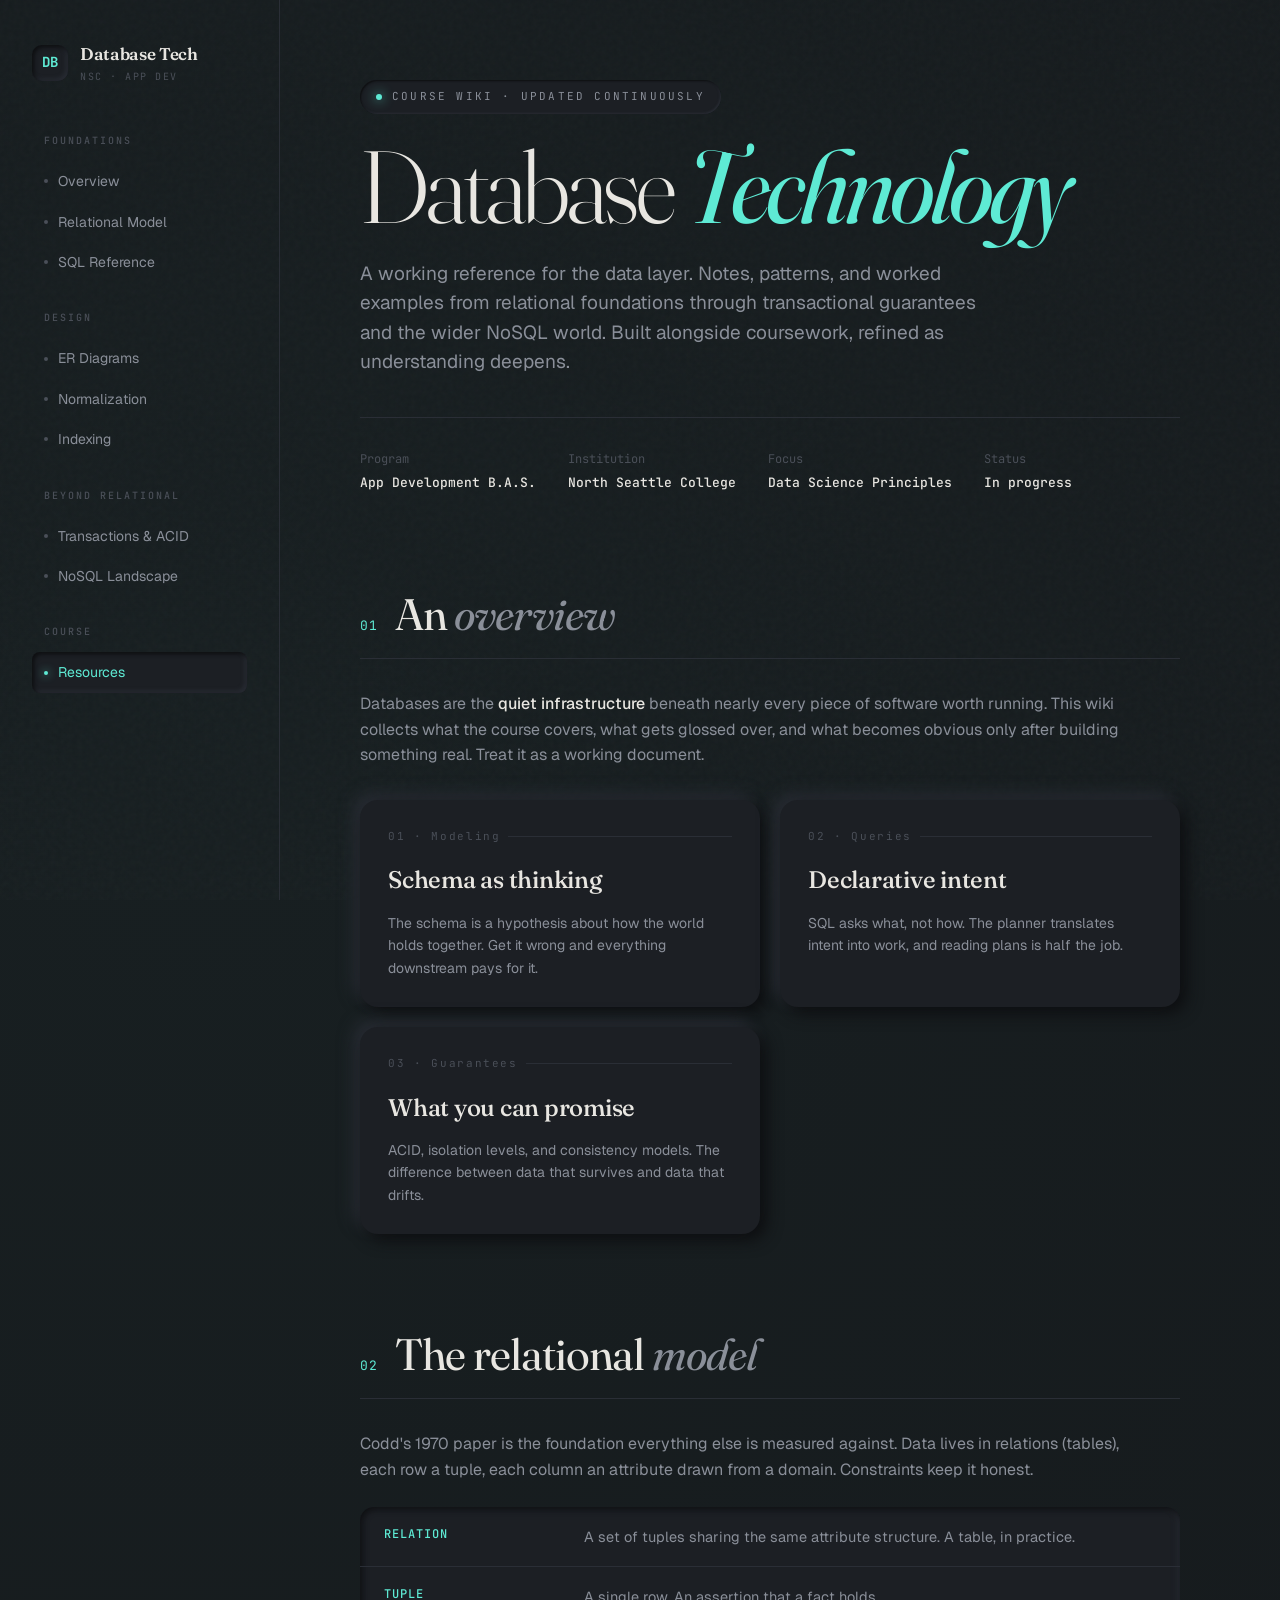
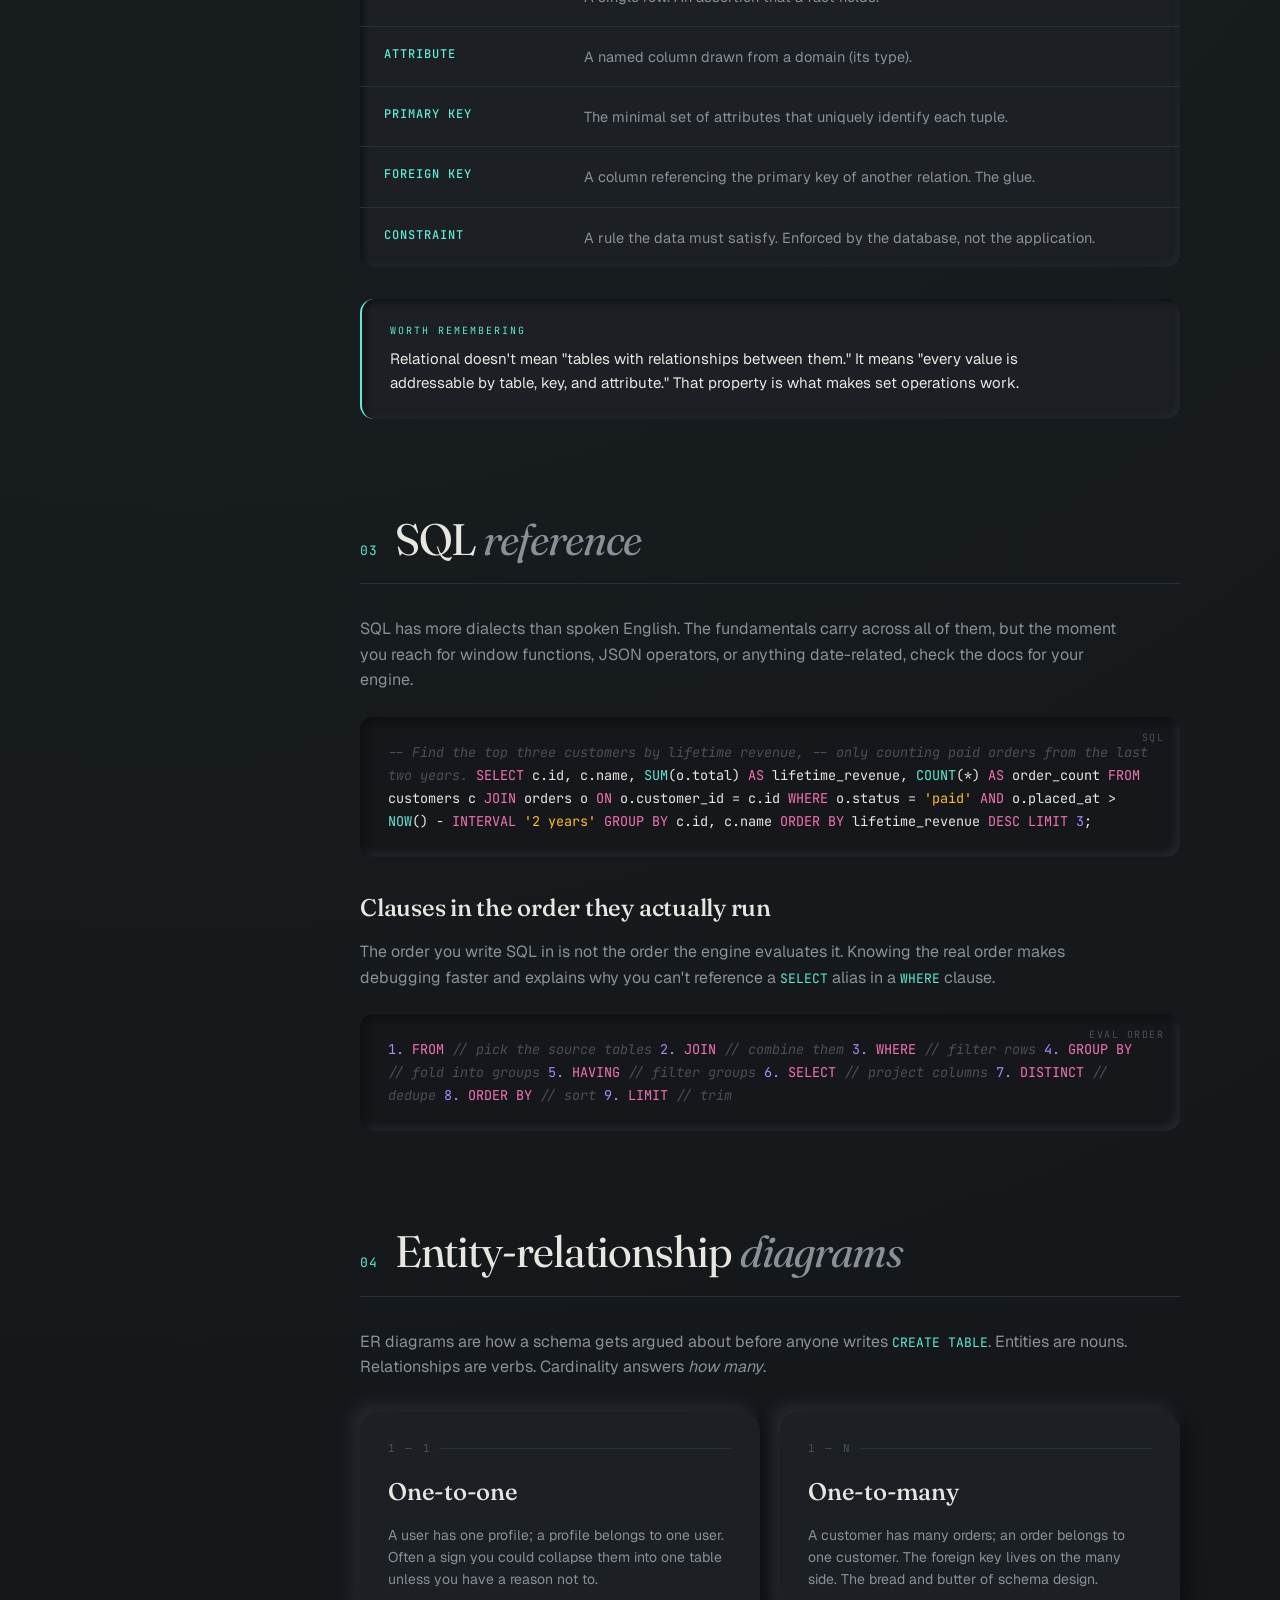
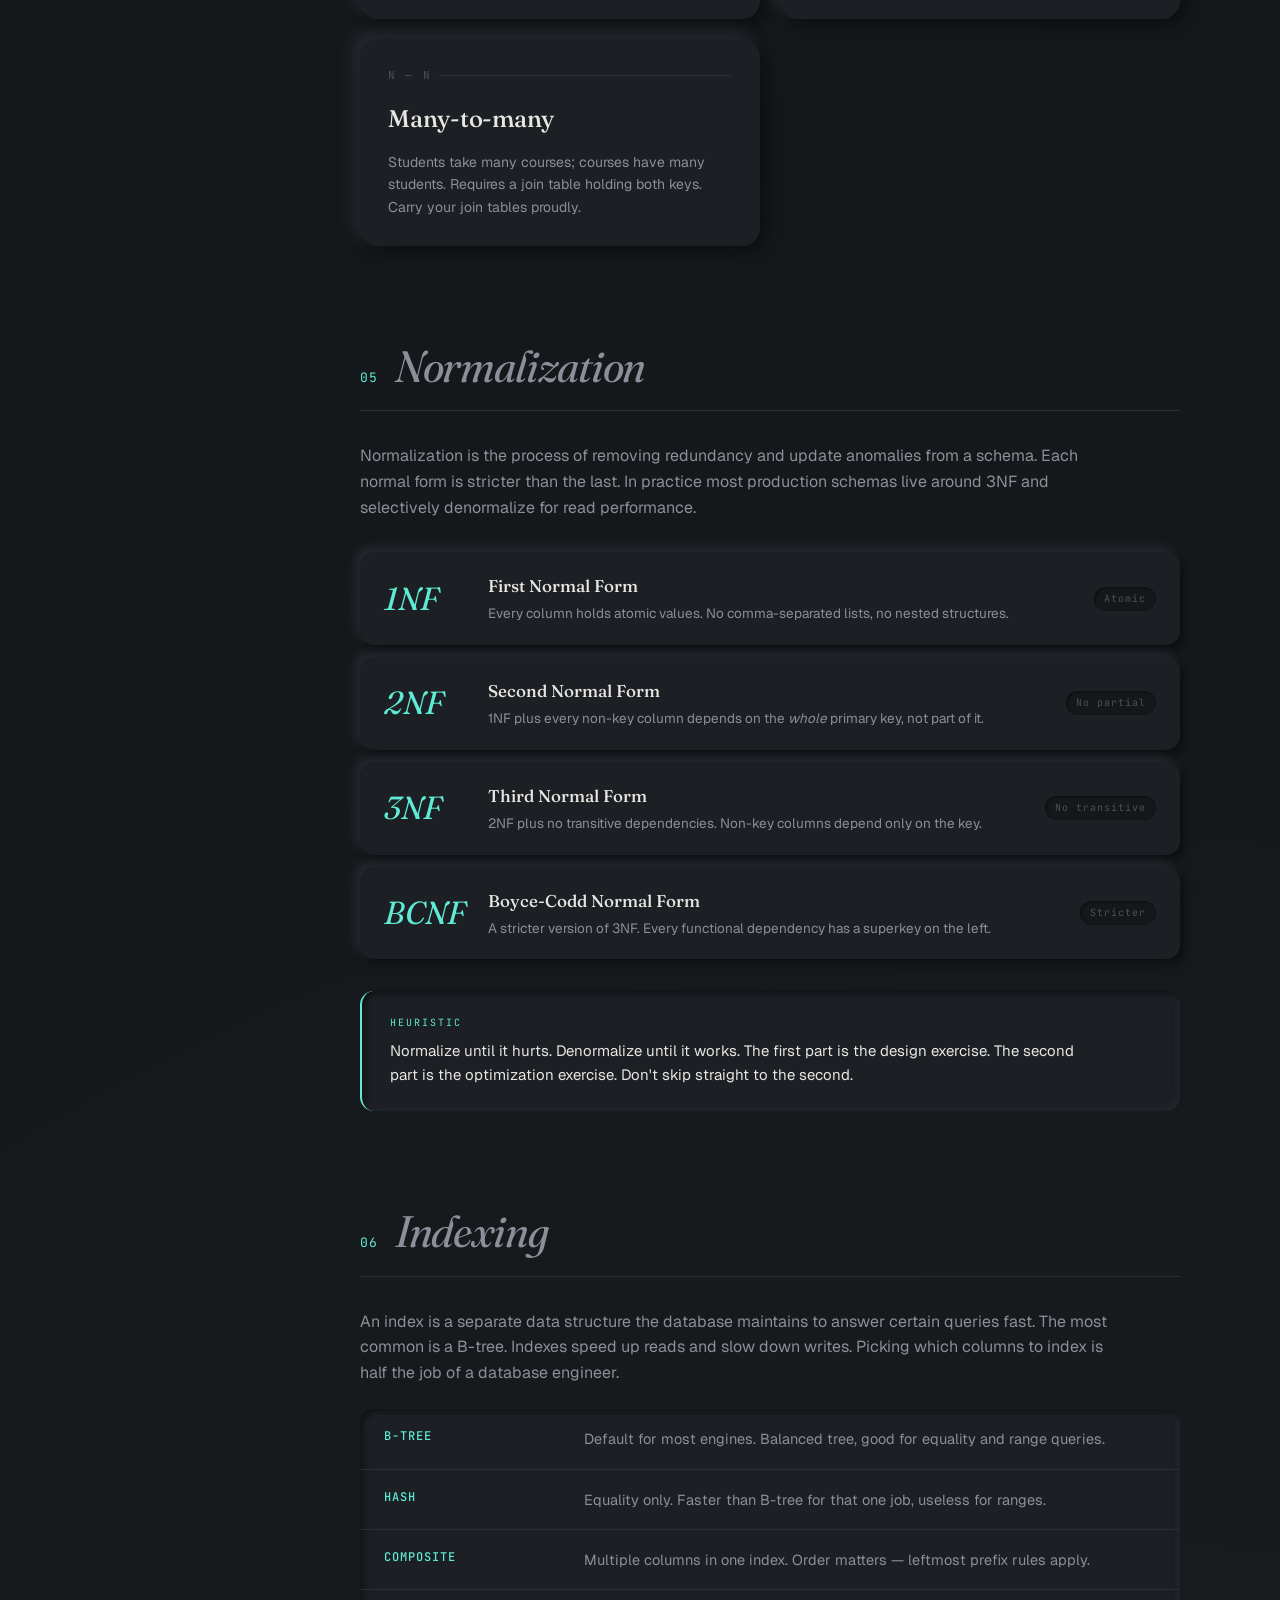
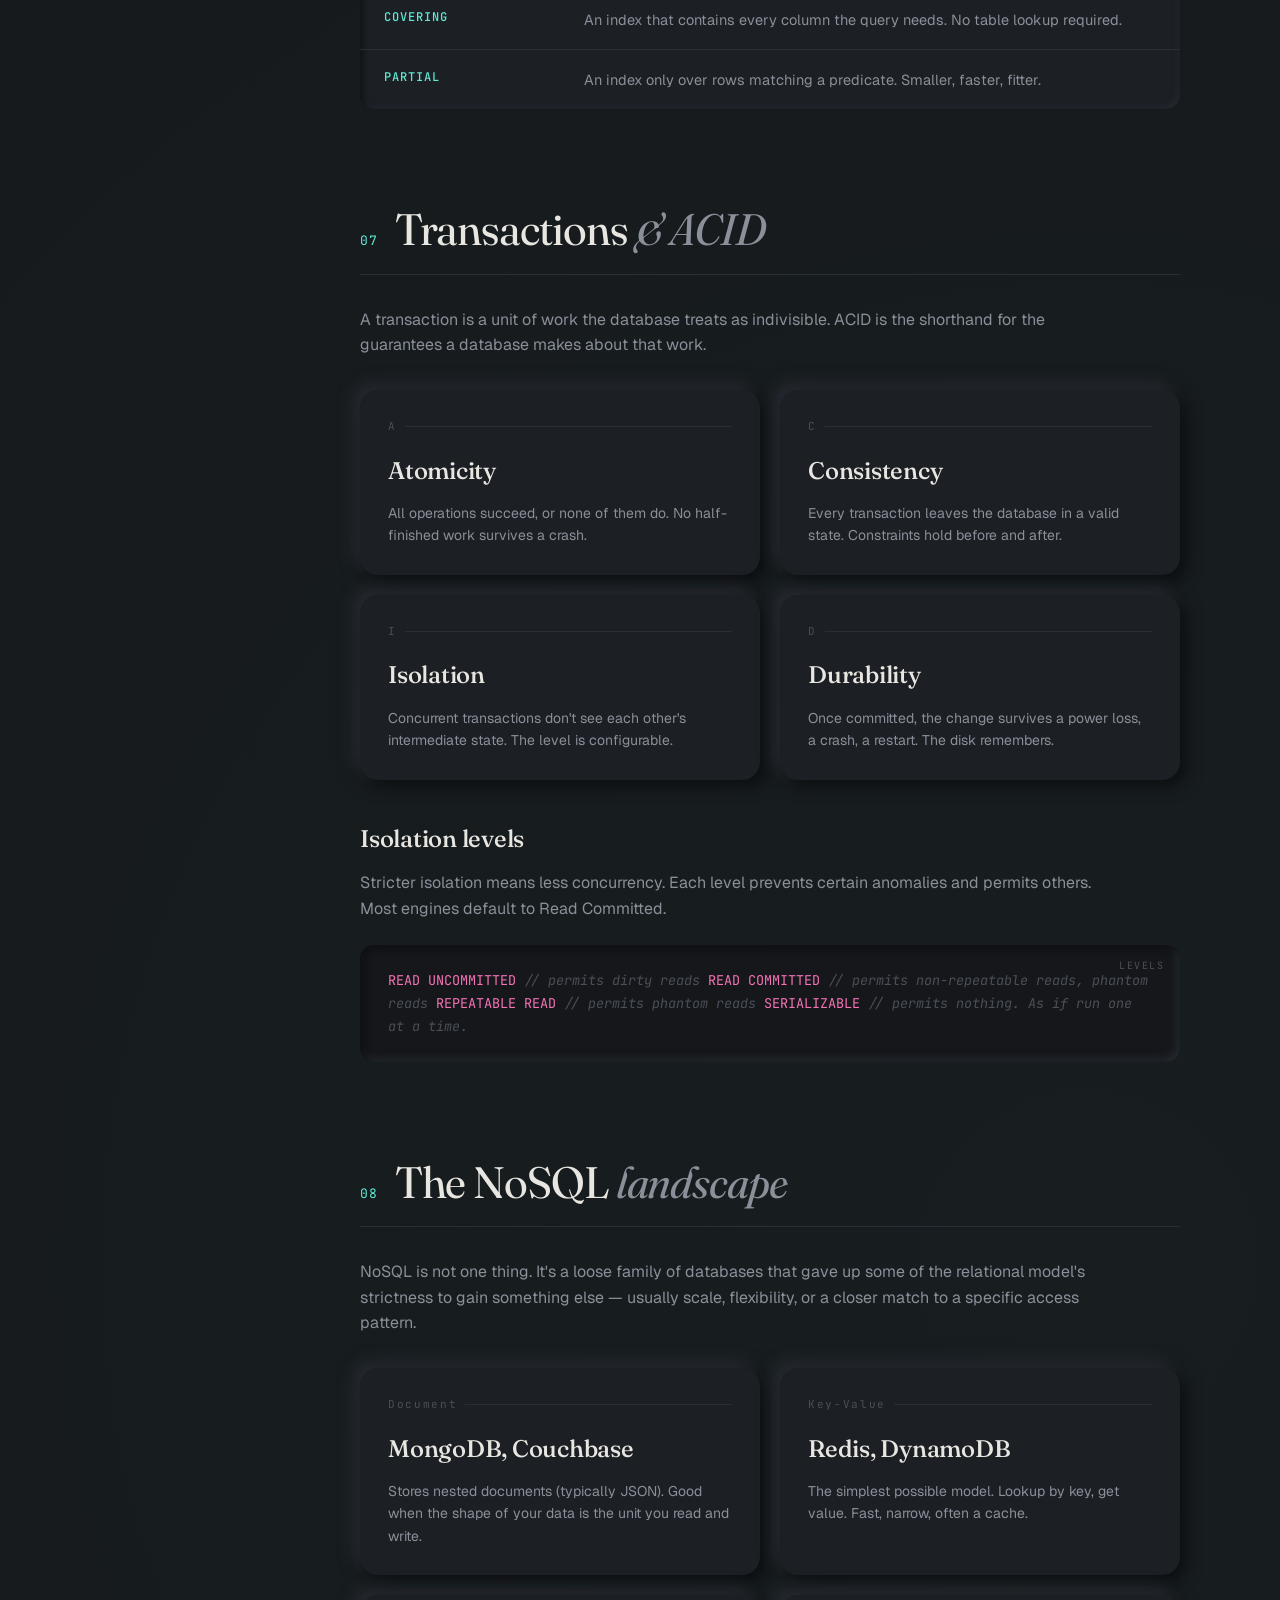
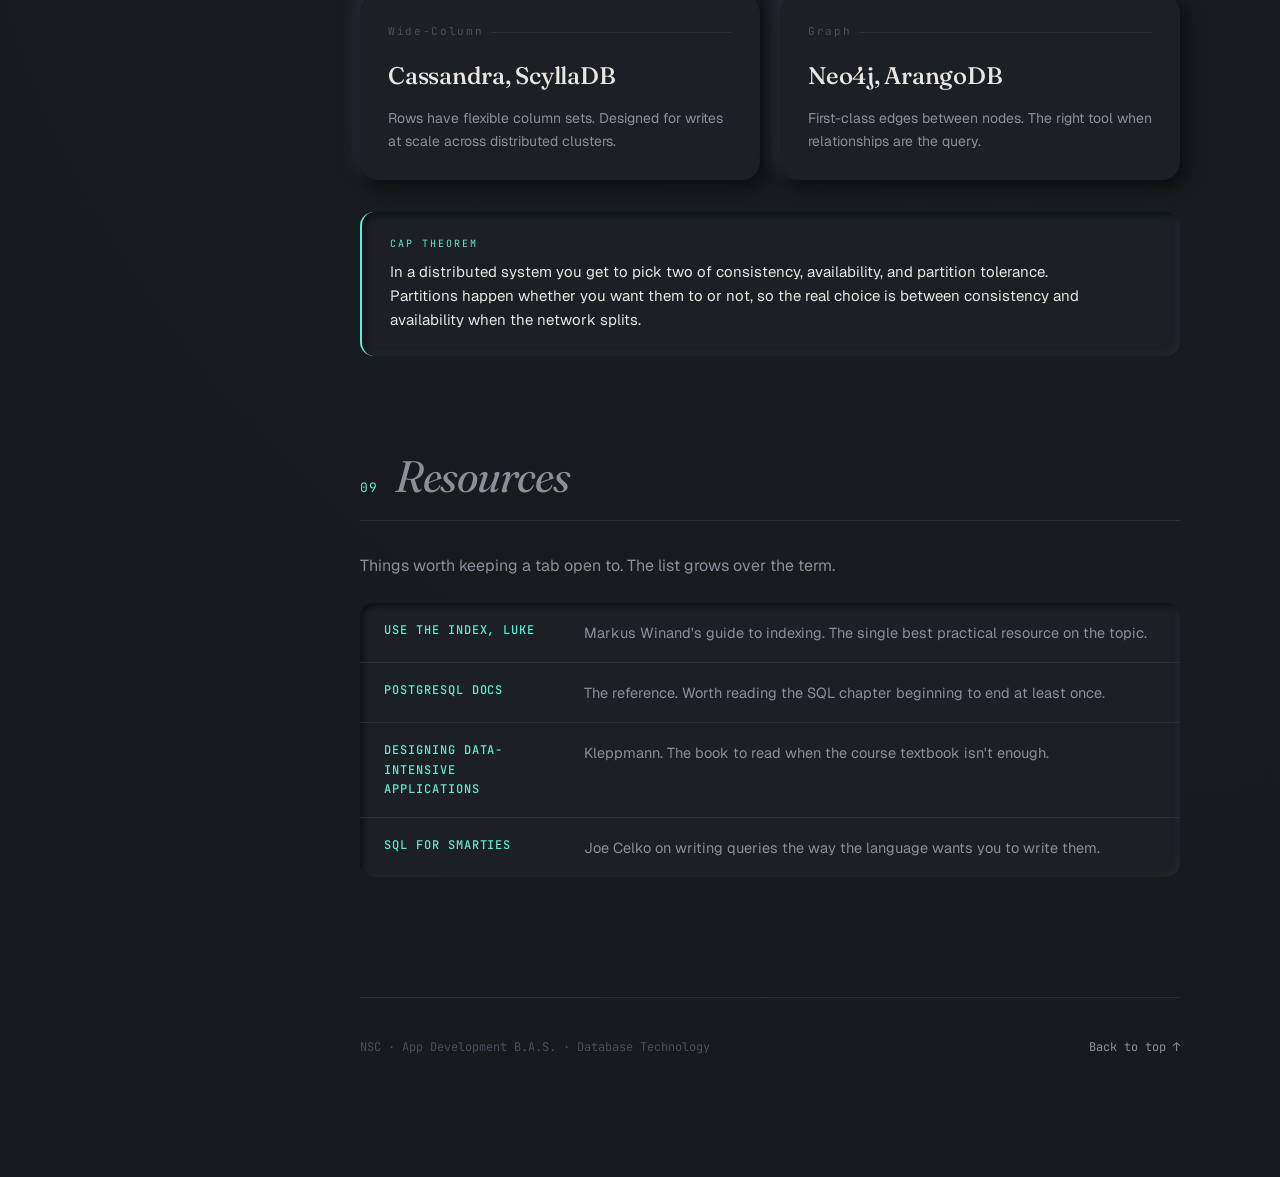
==== docs/index.html @ aca64404 "Add files via upload" ====
<!DOCTYPE html>
<html lang="en">
<head>
<meta charset="UTF-8">
<meta name="viewport" content="width=device-width, initial-scale=1.0">
<title>Database Technology · Course Wiki</title>
<link rel="preconnect" href="https://fonts.googleapis.com">
<link rel="preconnect" href="https://fonts.gstatic.com" crossorigin>
<link href="https://fonts.googleapis.com/css2?family=Fraunces:opsz,wght@9..144,300;9..144,400;9..144,600;9..144,800&family=JetBrains+Mono:wght@400;500;700&family=Geist:wght@300;400;500;600&display=swap" rel="stylesheet">
<style>
  :root {
    --bg: #15171a;
    --surface: #1c1f24;
    --surface-2: #20242a;
    --shadow-dark: #0d0e10;
    --shadow-light: #2a2e36;
    --text: #e8e6e1;
    --text-dim: #8a8f99;
    --text-faint: #4a4f58;
    --accent: #5eead4;
    --accent-deep: #14b8a6;
    --accent-glow: rgba(94, 234, 212, 0.15);
    --warning: #f59e0b;
    --rule: #2a2e36;
    --display: 'Fraunces', Georgia, serif;
    --body: 'Geist', -apple-system, sans-serif;
    --mono: 'JetBrains Mono', 'SF Mono', monospace;
  }

  * { box-sizing: border-box; margin: 0; padding: 0; }

  html { scroll-behavior: smooth; }

  body {
    background: var(--bg);
    color: var(--text);
    font-family: var(--body);
    font-size: 16px;
    line-height: 1.6;
    -webkit-font-smoothing: antialiased;
    overflow-x: hidden;
    background-image:
      radial-gradient(circle at 15% 10%, rgba(94, 234, 212, 0.04) 0%, transparent 40%),
      radial-gradient(circle at 85% 80%, rgba(94, 234, 212, 0.03) 0%, transparent 50%);
  }

  /* grain texture overlay */
  body::before {
    content: '';
    position: fixed;
    inset: 0;
    pointer-events: none;
    opacity: 0.025;
    z-index: 1;
    background-image: url("data:image/svg+xml,%3Csvg viewBox='0 0 200 200' xmlns='http://www.w3.org/2000/svg'%3E%3Cfilter id='n'%3E%3CfeTurbulence type='fractalNoise' baseFrequency='0.85' numOctaves='3'/%3E%3C/filter%3E%3Crect width='100%25' height='100%25' filter='url(%23n)'/%3E%3C/svg%3E");
  }

  .layout {
    display: grid;
    grid-template-columns: 280px 1fr;
    min-height: 100vh;
    position: relative;
    z-index: 2;
  }

  /* ====== SIDEBAR ====== */
  aside {
    position: sticky;
    top: 0;
    height: 100vh;
    padding: 40px 32px;
    border-right: 1px solid var(--rule);
    overflow-y: auto;
    scrollbar-width: thin;
    scrollbar-color: var(--shadow-light) transparent;
  }

  aside::-webkit-scrollbar { width: 4px; }
  aside::-webkit-scrollbar-thumb { background: var(--shadow-light); border-radius: 2px; }

  .brand {
    display: flex;
    align-items: center;
    gap: 12px;
    margin-bottom: 48px;
    opacity: 0;
    animation: fadeUp 0.8s 0.1s forwards;
  }

  .brand-mark {
    width: 36px;
    height: 36px;
    border-radius: 10px;
    background: var(--surface);
    box-shadow:
      inset 2px 2px 4px var(--shadow-dark),
      inset -2px -2px 4px var(--shadow-light);
    display: grid;
    place-items: center;
    font-family: var(--mono);
    font-weight: 700;
    font-size: 14px;
    color: var(--accent);
  }

  .brand-text {
    font-family: var(--display);
    font-weight: 600;
    font-size: 17px;
    letter-spacing: -0.02em;
  }

  .brand-text small {
    display: block;
    font-family: var(--mono);
    font-weight: 400;
    font-size: 10px;
    color: var(--text-faint);
    letter-spacing: 0.15em;
    text-transform: uppercase;
    margin-top: 2px;
  }

  nav h4 {
    font-family: var(--mono);
    font-size: 10px;
    font-weight: 500;
    letter-spacing: 0.2em;
    text-transform: uppercase;
    color: var(--text-faint);
    margin: 28px 0 12px;
    padding-left: 12px;
  }

  nav h4:first-of-type { margin-top: 0; }

  nav ul { list-style: none; }

  nav a {
    display: flex;
    align-items: center;
    gap: 10px;
    padding: 9px 12px;
    color: var(--text-dim);
    text-decoration: none;
    font-size: 14px;
    border-radius: 8px;
    transition: all 0.2s ease;
    position: relative;
  }

  nav a::before {
    content: '';
    width: 4px;
    height: 4px;
    border-radius: 50%;
    background: var(--text-faint);
    transition: all 0.2s ease;
  }

  nav a:hover {
    color: var(--text);
    background: var(--surface);
    box-shadow:
      inset 1px 1px 2px var(--shadow-dark),
      inset -1px -1px 2px var(--shadow-light);
  }

  nav a:hover::before {
    background: var(--accent);
    box-shadow: 0 0 8px var(--accent);
  }

  nav a.active {
    color: var(--accent);
    background: var(--surface);
    box-shadow:
      inset 2px 2px 4px var(--shadow-dark),
      inset -2px -2px 4px var(--shadow-light);
  }

  nav a.active::before {
    background: var(--accent);
    box-shadow: 0 0 8px var(--accent);
  }

  /* ====== MAIN ====== */
  main {
    padding: 80px 80px 120px;
    max-width: 980px;
  }

  /* ====== HERO ====== */
  .hero {
    margin-bottom: 96px;
    opacity: 0;
    animation: fadeUp 0.9s 0.2s forwards;
  }

  .eyebrow {
    display: inline-flex;
    align-items: center;
    gap: 10px;
    font-family: var(--mono);
    font-size: 11px;
    letter-spacing: 0.2em;
    text-transform: uppercase;
    color: var(--text-dim);
    margin-bottom: 24px;
    padding: 8px 16px;
    background: var(--surface);
    border-radius: 100px;
    box-shadow:
      inset 1px 1px 2px var(--shadow-dark),
      inset -1px -1px 2px var(--shadow-light);
  }

  .eyebrow .dot {
    width: 6px;
    height: 6px;
    border-radius: 50%;
    background: var(--accent);
    box-shadow: 0 0 12px var(--accent);
    animation: pulse 2.4s infinite;
  }

  @keyframes pulse {
    0%, 100% { opacity: 1; transform: scale(1); }
    50% { opacity: 0.5; transform: scale(0.85); }
  }

  h1 {
    font-family: var(--display);
    font-size: clamp(56px, 8vw, 104px);
    font-weight: 300;
    line-height: 0.95;
    letter-spacing: -0.04em;
    margin-bottom: 24px;
    font-variation-settings: "opsz" 144;
  }

  h1 .italic {
    font-style: italic;
    font-weight: 400;
    color: var(--accent);
  }

  .hero-lede {
    font-size: 19px;
    color: var(--text-dim);
    max-width: 620px;
    line-height: 1.55;
    margin-bottom: 40px;
  }

  .meta-strip {
    display: flex;
    gap: 32px;
    padding-top: 32px;
    border-top: 1px solid var(--rule);
    font-family: var(--mono);
    font-size: 12px;
    color: var(--text-faint);
  }

  .meta-strip strong {
    display: block;
    color: var(--text);
    font-weight: 500;
    margin-top: 4px;
    font-size: 13px;
  }

  /* ====== SECTIONS ====== */
  section {
    margin-bottom: 96px;
    scroll-margin-top: 40px;
  }

  .section-head {
    display: flex;
    align-items: baseline;
    gap: 16px;
    margin-bottom: 32px;
    padding-bottom: 20px;
    border-bottom: 1px solid var(--rule);
  }

  .section-num {
    font-family: var(--mono);
    font-size: 13px;
    color: var(--accent);
    letter-spacing: 0.1em;
  }

  h2 {
    font-family: var(--display);
    font-size: 44px;
    font-weight: 400;
    letter-spacing: -0.025em;
    line-height: 1.1;
    font-variation-settings: "opsz" 72;
  }

  h2 .italic {
    font-style: italic;
    color: var(--text-dim);
  }

  h3 {
    font-family: var(--display);
    font-size: 24px;
    font-weight: 500;
    margin-bottom: 12px;
    letter-spacing: -0.01em;
  }

  p { color: var(--text-dim); margin-bottom: 16px; max-width: 70ch; }
  p strong { color: var(--text); font-weight: 500; }

  /* ====== CARDS ====== */
  .card-grid {
    display: grid;
    grid-template-columns: repeat(auto-fit, minmax(280px, 1fr));
    gap: 20px;
    margin-top: 32px;
  }

  .card {
    background: var(--surface);
    border-radius: 18px;
    padding: 28px;
    box-shadow:
      6px 6px 16px var(--shadow-dark),
      -6px -6px 16px var(--shadow-light);
    transition: transform 0.3s ease, box-shadow 0.3s ease;
    position: relative;
    overflow: hidden;
  }

  .card:hover {
    transform: translateY(-2px);
    box-shadow:
      8px 8px 20px var(--shadow-dark),
      -8px -8px 20px var(--shadow-light);
  }

  .card::after {
    content: '';
    position: absolute;
    top: 0;
    right: 0;
    width: 80px;
    height: 80px;
    background: radial-gradient(circle at top right, var(--accent-glow), transparent 70%);
    opacity: 0;
    transition: opacity 0.3s ease;
  }

  .card:hover::after { opacity: 1; }

  .card-num {
    font-family: var(--mono);
    font-size: 11px;
    color: var(--text-faint);
    letter-spacing: 0.15em;
    margin-bottom: 16px;
    display: flex;
    align-items: center;
    gap: 8px;
  }

  .card-num::after {
    content: '';
    flex: 1;
    height: 1px;
    background: var(--rule);
  }

  .card p { font-size: 14px; margin-bottom: 0; }

  /* ====== CODE BLOCKS ====== */
  .code {
    background: var(--bg);
    border-radius: 14px;
    padding: 24px 28px;
    margin: 24px 0;
    font-family: var(--mono);
    font-size: 13.5px;
    line-height: 1.7;
    overflow-x: auto;
    box-shadow:
      inset 3px 3px 8px var(--shadow-dark),
      inset -3px -3px 8px var(--shadow-light);
    position: relative;
  }

  .code-label {
    position: absolute;
    top: 12px;
    right: 16px;
    font-size: 10px;
    color: var(--text-faint);
    letter-spacing: 0.15em;
    text-transform: uppercase;
  }

  .code .kw { color: #f472b6; }
  .code .fn { color: var(--accent); }
  .code .str { color: #fbbf24; }
  .code .com { color: var(--text-faint); font-style: italic; }
  .code .num { color: #a78bfa; }

  /* ====== KEY-VALUE TABLE ====== */
  .concept-table {
    display: grid;
    grid-template-columns: 200px 1fr;
    margin: 24px 0;
    border-radius: 14px;
    background: var(--surface);
    box-shadow:
      inset 2px 2px 6px var(--shadow-dark),
      inset -2px -2px 6px var(--shadow-light);
    overflow: hidden;
  }

  .concept-table > div {
    padding: 18px 24px;
    border-bottom: 1px solid var(--rule);
  }

  .concept-table > div:nth-last-child(-n+2) { border-bottom: none; }

  .concept-table dt {
    font-family: var(--mono);
    font-size: 12px;
    color: var(--accent);
    letter-spacing: 0.08em;
    text-transform: uppercase;
    font-weight: 500;
  }

  .concept-table dd {
    color: var(--text-dim);
    font-size: 14.5px;
  }

  /* ====== NORMAL FORM LADDER ====== */
  .ladder {
    margin: 32px 0;
    display: flex;
    flex-direction: column;
    gap: 12px;
  }

  .rung {
    display: grid;
    grid-template-columns: 80px 1fr auto;
    align-items: center;
    gap: 24px;
    padding: 20px 24px;
    background: var(--surface);
    border-radius: 14px;
    box-shadow:
      4px 4px 10px var(--shadow-dark),
      -4px -4px 10px var(--shadow-light);
    transition: all 0.3s;
    cursor: pointer;
  }

  .rung:hover { transform: translateX(4px); }

  .rung-num {
    font-family: var(--display);
    font-size: 32px;
    font-weight: 400;
    color: var(--accent);
    font-style: italic;
    line-height: 1;
  }

  .rung-title {
    font-family: var(--display);
    font-size: 17px;
    font-weight: 500;
    margin-bottom: 4px;
  }

  .rung-desc {
    font-size: 13.5px;
    color: var(--text-dim);
  }

  .rung-tag {
    font-family: var(--mono);
    font-size: 10px;
    padding: 4px 10px;
    background: var(--bg);
    color: var(--text-faint);
    border-radius: 100px;
    letter-spacing: 0.1em;
    box-shadow: inset 1px 1px 2px var(--shadow-dark);
  }

  /* ====== CALLOUT ====== */
  .callout {
    margin: 32px 0;
    padding: 24px 28px;
    background: var(--surface);
    border-radius: 14px;
    border-left: 2px solid var(--accent);
    box-shadow:
      inset 2px 2px 6px var(--shadow-dark),
      inset -2px -2px 6px var(--shadow-light);
  }

  .callout-label {
    font-family: var(--mono);
    font-size: 10px;
    color: var(--accent);
    letter-spacing: 0.2em;
    text-transform: uppercase;
    margin-bottom: 8px;
  }

  .callout p { margin-bottom: 0; color: var(--text); font-size: 15px; }

  /* ====== FOOTER ====== */
  footer {
    margin-top: 120px;
    padding-top: 40px;
    border-top: 1px solid var(--rule);
    display: flex;
    justify-content: space-between;
    align-items: center;
    font-family: var(--mono);
    font-size: 12px;
    color: var(--text-faint);
  }

  footer a {
    color: var(--text-dim);
    text-decoration: none;
    transition: color 0.2s;
  }
  footer a:hover { color: var(--accent); }

  /* ====== ANIMATIONS ====== */
  @keyframes fadeUp {
    from { opacity: 0; transform: translateY(20px); }
    to { opacity: 1; transform: translateY(0); }
  }

  .reveal {
    opacity: 0;
    transform: translateY(20px);
    transition: opacity 0.7s ease, transform 0.7s ease;
  }

  .reveal.in {
    opacity: 1;
    transform: translateY(0);
  }

  /* ====== RESPONSIVE ====== */
  @media (max-width: 900px) {
    .layout { grid-template-columns: 1fr; }
    aside {
      position: relative;
      height: auto;
      border-right: none;
      border-bottom: 1px solid var(--rule);
      padding: 24px;
    }
    main { padding: 40px 24px 80px; }
    h1 { font-size: 48px; }
    h2 { font-size: 32px; }
    .meta-strip { flex-wrap: wrap; gap: 20px; }
    .concept-table { grid-template-columns: 1fr; }
    .rung { grid-template-columns: 60px 1fr; }
    .rung-tag { grid-column: 2; justify-self: start; }
  }
</style>
</head>
<body>

<div class="layout">

  <!-- ============ SIDEBAR ============ -->
  <aside>
    <div class="brand">
      <div class="brand-mark">DB</div>
      <div class="brand-text">
        Database Tech
        <small>NSC · App Dev</small>
      </div>
    </div>

    <nav>
      <h4>Foundations</h4>
      <ul>
        <li><a href="#overview" class="nav-link active">Overview</a></li>
        <li><a href="#relational" class="nav-link">Relational Model</a></li>
        <li><a href="#sql" class="nav-link">SQL Reference</a></li>
      </ul>

      <h4>Design</h4>
      <ul>
        <li><a href="#er" class="nav-link">ER Diagrams</a></li>
        <li><a href="#normalization" class="nav-link">Normalization</a></li>
        <li><a href="#indexing" class="nav-link">Indexing</a></li>
      </ul>

      <h4>Beyond Relational</h4>
      <ul>
        <li><a href="#transactions" class="nav-link">Transactions &amp; ACID</a></li>
        <li><a href="#nosql" class="nav-link">NoSQL Landscape</a></li>
      </ul>

      <h4>Course</h4>
      <ul>
        <li><a href="#resources" class="nav-link">Resources</a></li>
      </ul>
    </nav>
  </aside>

  <!-- ============ MAIN ============ -->
  <main>

    <!-- HERO -->
    <header class="hero">
      <div class="eyebrow">
        <span class="dot"></span>
        Course Wiki · Updated continuously
      </div>
      <h1>Database <span class="italic">Technology</span></h1>
      <p class="hero-lede">
        A working reference for the data layer. Notes, patterns, and worked examples
        from relational foundations through transactional guarantees and the wider
        NoSQL world. Built alongside coursework, refined as understanding deepens.
      </p>

      <div class="meta-strip">
        <div>
          Program
          <strong>App Development B.A.S.</strong>
        </div>
        <div>
          Institution
          <strong>North Seattle College</strong>
        </div>
        <div>
          Focus
          <strong>Data Science Principles</strong>
        </div>
        <div>
          Status
          <strong>In progress</strong>
        </div>
      </div>
    </header>

    <!-- ============ OVERVIEW ============ -->
    <section id="overview" class="reveal">
      <div class="section-head">
        <span class="section-num">01</span>
        <h2>An <span class="italic">overview</span></h2>
      </div>

      <p>
        Databases are the <strong>quiet infrastructure</strong> beneath nearly every
        piece of software worth running. This wiki collects what the course covers,
        what gets glossed over, and what becomes obvious only after building something
        real. Treat it as a working document.
      </p>

      <div class="card-grid">
        <div class="card">
          <div class="card-num">01 · Modeling</div>
          <h3>Schema as thinking</h3>
          <p>The schema is a hypothesis about how the world holds together. Get it wrong and everything downstream pays for it.</p>
        </div>
        <div class="card">
          <div class="card-num">02 · Queries</div>
          <h3>Declarative intent</h3>
          <p>SQL asks what, not how. The planner translates intent into work, and reading plans is half the job.</p>
        </div>
        <div class="card">
          <div class="card-num">03 · Guarantees</div>
          <h3>What you can promise</h3>
          <p>ACID, isolation levels, and consistency models. The difference between data that survives and data that drifts.</p>
        </div>
      </div>
    </section>

    <!-- ============ RELATIONAL ============ -->
    <section id="relational" class="reveal">
      <div class="section-head">
        <span class="section-num">02</span>
        <h2>The relational <span class="italic">model</span></h2>
      </div>

      <p>
        Codd's 1970 paper is the foundation everything else is measured against.
        Data lives in relations (tables), each row a tuple, each column an attribute
        drawn from a domain. Constraints keep it honest.
      </p>

      <dl class="concept-table">
        <div><dt>Relation</dt></div>
        <div><dd>A set of tuples sharing the same attribute structure. A table, in practice.</dd></div>
        <div><dt>Tuple</dt></div>
        <div><dd>A single row. An assertion that a fact holds.</dd></div>
        <div><dt>Attribute</dt></div>
        <div><dd>A named column drawn from a domain (its type).</dd></div>
        <div><dt>Primary Key</dt></div>
        <div><dd>The minimal set of attributes that uniquely identify each tuple.</dd></div>
        <div><dt>Foreign Key</dt></div>
        <div><dd>A column referencing the primary key of another relation. The glue.</dd></div>
        <div><dt>Constraint</dt></div>
        <div><dd>A rule the data must satisfy. Enforced by the database, not the application.</dd></div>
      </dl>

      <div class="callout">
        <div class="callout-label">Worth remembering</div>
        <p>
          Relational doesn't mean "tables with relationships between them." It means
          "every value is addressable by table, key, and attribute." That property is
          what makes set operations work.
        </p>
      </div>
    </section>

    <!-- ============ SQL ============ -->
    <section id="sql" class="reveal">
      <div class="section-head">
        <span class="section-num">03</span>
        <h2>SQL <span class="italic">reference</span></h2>
      </div>

      <p>
        SQL has more dialects than spoken English. The fundamentals carry across all
        of them, but the moment you reach for window functions, JSON operators, or
        anything date-related, check the docs for your engine.
      </p>

      <div class="code">
        <span class="code-label">SQL</span>
<span class="com">-- Find the top three customers by lifetime revenue,</span>
<span class="com">-- only counting paid orders from the last two years.</span>

<span class="kw">SELECT</span>
  c.id,
  c.name,
  <span class="fn">SUM</span>(o.total) <span class="kw">AS</span> lifetime_revenue,
  <span class="fn">COUNT</span>(*) <span class="kw">AS</span> order_count
<span class="kw">FROM</span> customers c
<span class="kw">JOIN</span> orders o <span class="kw">ON</span> o.customer_id = c.id
<span class="kw">WHERE</span> o.status = <span class="str">'paid'</span>
  <span class="kw">AND</span> o.placed_at &gt; <span class="fn">NOW</span>() - <span class="kw">INTERVAL</span> <span class="str">'2 years'</span>
<span class="kw">GROUP BY</span> c.id, c.name
<span class="kw">ORDER BY</span> lifetime_revenue <span class="kw">DESC</span>
<span class="kw">LIMIT</span> <span class="num">3</span>;
      </div>

      <h3 style="margin-top: 32px;">Clauses in the order they actually run</h3>
      <p>
        The order you write SQL in is not the order the engine evaluates it. Knowing
        the real order makes debugging faster and explains why you can't reference
        a <code style="font-family: var(--mono); color: var(--accent); font-size: 13px;">SELECT</code> alias in a <code style="font-family: var(--mono); color: var(--accent); font-size: 13px;">WHERE</code> clause.
      </p>

      <div class="code">
        <span class="code-label">Eval order</span>
<span class="num">1.</span>  <span class="kw">FROM</span>      <span class="com">// pick the source tables</span>
<span class="num">2.</span>  <span class="kw">JOIN</span>      <span class="com">// combine them</span>
<span class="num">3.</span>  <span class="kw">WHERE</span>     <span class="com">// filter rows</span>
<span class="num">4.</span>  <span class="kw">GROUP BY</span>  <span class="com">// fold into groups</span>
<span class="num">5.</span>  <span class="kw">HAVING</span>    <span class="com">// filter groups</span>
<span class="num">6.</span>  <span class="kw">SELECT</span>    <span class="com">// project columns</span>
<span class="num">7.</span>  <span class="kw">DISTINCT</span>  <span class="com">// dedupe</span>
<span class="num">8.</span>  <span class="kw">ORDER BY</span>  <span class="com">// sort</span>
<span class="num">9.</span>  <span class="kw">LIMIT</span>     <span class="com">// trim</span>
      </div>
    </section>

    <!-- ============ ER ============ -->
    <section id="er" class="reveal">
      <div class="section-head">
        <span class="section-num">04</span>
        <h2>Entity-relationship <span class="italic">diagrams</span></h2>
      </div>

      <p>
        ER diagrams are how a schema gets argued about before anyone writes
        <code style="font-family: var(--mono); color: var(--accent); font-size: 13px;">CREATE TABLE</code>. Entities are nouns. Relationships are verbs. Cardinality
        answers <em>how many</em>.
      </p>

      <div class="card-grid">
        <div class="card">
          <div class="card-num">1 — 1</div>
          <h3>One-to-one</h3>
          <p>A user has one profile; a profile belongs to one user. Often a sign you could collapse them into one table unless you have a reason not to.</p>
        </div>
        <div class="card">
          <div class="card-num">1 — N</div>
          <h3>One-to-many</h3>
          <p>A customer has many orders; an order belongs to one customer. The foreign key lives on the many side. The bread and butter of schema design.</p>
        </div>
        <div class="card">
          <div class="card-num">N — N</div>
          <h3>Many-to-many</h3>
          <p>Students take many courses; courses have many students. Requires a join table holding both keys. Carry your join tables proudly.</p>
        </div>
      </div>
    </section>

    <!-- ============ NORMALIZATION ============ -->
    <section id="normalization" class="reveal">
      <div class="section-head">
        <span class="section-num">05</span>
        <h2><span class="italic">Normalization</span></h2>
      </div>

      <p>
        Normalization is the process of removing redundancy and update anomalies from
        a schema. Each normal form is stricter than the last. In practice most
        production schemas live around 3NF and selectively denormalize for read
        performance.
      </p>

      <div class="ladder">
        <div class="rung">
          <div class="rung-num">1NF</div>
          <div>
            <div class="rung-title">First Normal Form</div>
            <div class="rung-desc">Every column holds atomic values. No comma-separated lists, no nested structures.</div>
          </div>
          <div class="rung-tag">Atomic</div>
        </div>
        <div class="rung">
          <div class="rung-num">2NF</div>
          <div>
            <div class="rung-title">Second Normal Form</div>
            <div class="rung-desc">1NF plus every non-key column depends on the <em>whole</em> primary key, not part of it.</div>
          </div>
          <div class="rung-tag">No partial</div>
        </div>
        <div class="rung">
          <div class="rung-num">3NF</div>
          <div>
            <div class="rung-title">Third Normal Form</div>
            <div class="rung-desc">2NF plus no transitive dependencies. Non-key columns depend only on the key.</div>
          </div>
          <div class="rung-tag">No transitive</div>
        </div>
        <div class="rung">
          <div class="rung-num">BCNF</div>
          <div>
            <div class="rung-title">Boyce-Codd Normal Form</div>
            <div class="rung-desc">A stricter version of 3NF. Every functional dependency has a superkey on the left.</div>
          </div>
          <div class="rung-tag">Stricter</div>
        </div>
      </div>

      <div class="callout">
        <div class="callout-label">Heuristic</div>
        <p>
          Normalize until it hurts. Denormalize until it works. The first part is the
          design exercise. The second part is the optimization exercise. Don't skip
          straight to the second.
        </p>
      </div>
    </section>

    <!-- ============ INDEXING ============ -->
    <section id="indexing" class="reveal">
      <div class="section-head">
        <span class="section-num">06</span>
        <h2><span class="italic">Indexing</span></h2>
      </div>

      <p>
        An index is a separate data structure the database maintains to answer
        certain queries fast. The most common is a B-tree. Indexes speed up reads
        and slow down writes. Picking which columns to index is half the job of a
        database engineer.
      </p>

      <dl class="concept-table">
        <div><dt>B-tree</dt></div>
        <div><dd>Default for most engines. Balanced tree, good for equality and range queries.</dd></div>
        <div><dt>Hash</dt></div>
        <div><dd>Equality only. Faster than B-tree for that one job, useless for ranges.</dd></div>
        <div><dt>Composite</dt></div>
        <div><dd>Multiple columns in one index. Order matters — leftmost prefix rules apply.</dd></div>
        <div><dt>Covering</dt></div>
        <div><dd>An index that contains every column the query needs. No table lookup required.</dd></div>
        <div><dt>Partial</dt></div>
        <div><dd>An index only over rows matching a predicate. Smaller, faster, fitter.</dd></div>
      </dl>
    </section>

    <!-- ============ TRANSACTIONS ============ -->
    <section id="transactions" class="reveal">
      <div class="section-head">
        <span class="section-num">07</span>
        <h2>Transactions <span class="italic">&amp; ACID</span></h2>
      </div>

      <p>
        A transaction is a unit of work the database treats as indivisible. ACID is
        the shorthand for the guarantees a database makes about that work.
      </p>

      <div class="card-grid">
        <div class="card">
          <div class="card-num">A</div>
          <h3>Atomicity</h3>
          <p>All operations succeed, or none of them do. No half-finished work survives a crash.</p>
        </div>
        <div class="card">
          <div class="card-num">C</div>
          <h3>Consistency</h3>
          <p>Every transaction leaves the database in a valid state. Constraints hold before and after.</p>
        </div>
        <div class="card">
          <div class="card-num">I</div>
          <h3>Isolation</h3>
          <p>Concurrent transactions don't see each other's intermediate state. The level is configurable.</p>
        </div>
        <div class="card">
          <div class="card-num">D</div>
          <h3>Durability</h3>
          <p>Once committed, the change survives a power loss, a crash, a restart. The disk remembers.</p>
        </div>
      </div>

      <h3 style="margin-top: 40px;">Isolation levels</h3>
      <p>
        Stricter isolation means less concurrency. Each level prevents certain
        anomalies and permits others. Most engines default to Read Committed.
      </p>

      <div class="code">
        <span class="code-label">Levels</span>
<span class="kw">READ UNCOMMITTED</span>  <span class="com">// permits dirty reads</span>
<span class="kw">READ COMMITTED</span>    <span class="com">// permits non-repeatable reads, phantom reads</span>
<span class="kw">REPEATABLE READ</span>   <span class="com">// permits phantom reads</span>
<span class="kw">SERIALIZABLE</span>      <span class="com">// permits nothing. As if run one at a time.</span>
      </div>
    </section>

    <!-- ============ NOSQL ============ -->
    <section id="nosql" class="reveal">
      <div class="section-head">
        <span class="section-num">08</span>
        <h2>The NoSQL <span class="italic">landscape</span></h2>
      </div>

      <p>
        NoSQL is not one thing. It's a loose family of databases that gave up some
        of the relational model's strictness to gain something else — usually scale,
        flexibility, or a closer match to a specific access pattern.
      </p>

      <div class="card-grid">
        <div class="card">
          <div class="card-num">Document</div>
          <h3>MongoDB, Couchbase</h3>
          <p>Stores nested documents (typically JSON). Good when the shape of your data is the unit you read and write.</p>
        </div>
        <div class="card">
          <div class="card-num">Key-Value</div>
          <h3>Redis, DynamoDB</h3>
          <p>The simplest possible model. Lookup by key, get value. Fast, narrow, often a cache.</p>
        </div>
        <div class="card">
          <div class="card-num">Wide-Column</div>
          <h3>Cassandra, ScyllaDB</h3>
          <p>Rows have flexible column sets. Designed for writes at scale across distributed clusters.</p>
        </div>
        <div class="card">
          <div class="card-num">Graph</div>
          <h3>Neo4j, ArangoDB</h3>
          <p>First-class edges between nodes. The right tool when relationships are the query.</p>
        </div>
      </div>

      <div class="callout">
        <div class="callout-label">CAP theorem</div>
        <p>
          In a distributed system you get to pick two of consistency, availability,
          and partition tolerance. Partitions happen whether you want them to or not,
          so the real choice is between consistency and availability when the network
          splits.
        </p>
      </div>
    </section>

    <!-- ============ RESOURCES ============ -->
    <section id="resources" class="reveal">
      <div class="section-head">
        <span class="section-num">09</span>
        <h2><span class="italic">Resources</span></h2>
      </div>

      <p>
        Things worth keeping a tab open to. The list grows over the term.
      </p>

      <dl class="concept-table">
        <div><dt>Use The Index, Luke</dt></div>
        <div><dd>Markus Winand's guide to indexing. The single best practical resource on the topic.</dd></div>
        <div><dt>PostgreSQL Docs</dt></div>
        <div><dd>The reference. Worth reading the SQL chapter beginning to end at least once.</dd></div>
        <div><dt>Designing Data-Intensive Applications</dt></div>
        <div><dd>Kleppmann. The book to read when the course textbook isn't enough.</dd></div>
        <div><dt>SQL for Smarties</dt></div>
        <div><dd>Joe Celko on writing queries the way the language wants you to write them.</dd></div>
      </dl>
    </section>

    <footer>
      <div>NSC · App Development B.A.S. · Database Technology</div>
      <div>
        <a href="#overview">Back to top ↑</a>
      </div>
    </footer>

  </main>

</div>

<script>
  // ScrollSpy + reveal-on-scroll
  const links = document.querySelectorAll('.nav-link');
  const sections = document.querySelectorAll('main section, main header.hero');
  const reveals = document.querySelectorAll('.reveal');

  const scrollSpy = new IntersectionObserver((entries) => {
    entries.forEach(entry => {
      if (entry.isIntersecting) {
        const id = entry.target.id;
        links.forEach(link => {
          link.classList.toggle('active', link.getAttribute('href') === '#' + id);
        });
      }
    });
  }, { rootMargin: '-30% 0px -60% 0px' });

  sections.forEach(s => { if (s.id) scrollSpy.observe(s); });

  const revealer = new IntersectionObserver((entries) => {
    entries.forEach(entry => {
      if (entry.isIntersecting) {
        entry.target.classList.add('in');
        revealer.unobserve(entry.target);
      }
    });
  }, { threshold: 0.12 });

  reveals.forEach(r => revealer.observe(r));
</script>

</body>
</html>
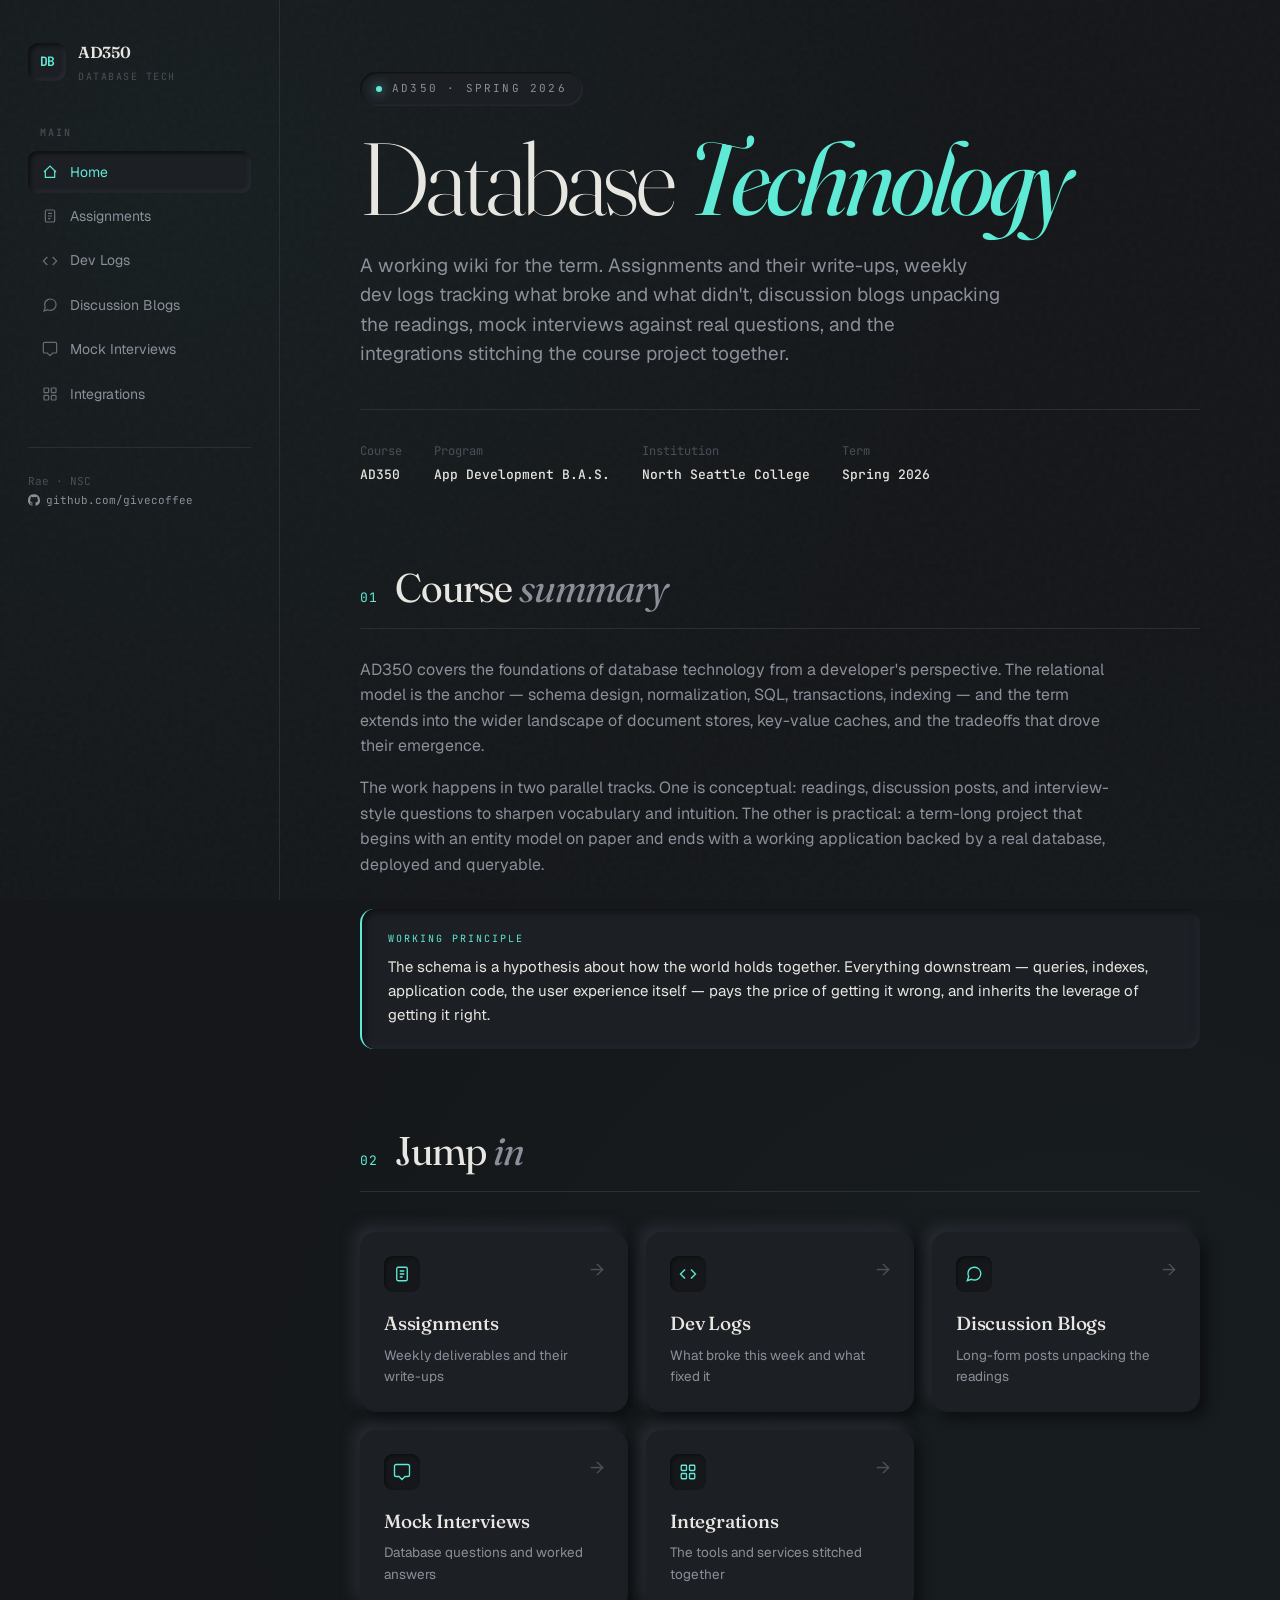
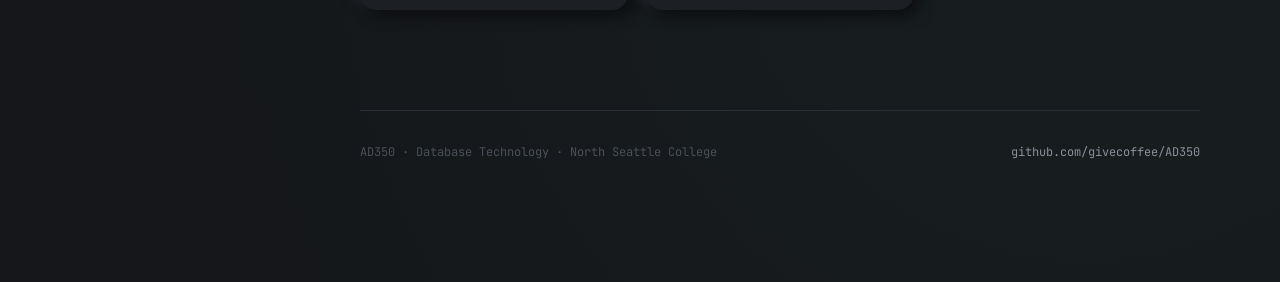
==== commit 6df1e493: "Add files via upload" ====
--- a/docs/index.html
+++ b/docs/index.html
@@ -3,10 +3,10 @@
 <head>
 <meta charset="UTF-8">
 <meta name="viewport" content="width=device-width, initial-scale=1.0">
-<title>Database Technology · Course Wiki</title>
+<title>AD350 · Database Technology</title>
 <link rel="preconnect" href="https://fonts.googleapis.com">
 <link rel="preconnect" href="https://fonts.gstatic.com" crossorigin>
-<link href="https://fonts.googleapis.com/css2?family=Fraunces:opsz,wght@9..144,300;9..144,400;9..144,600;9..144,800&family=JetBrains+Mono:wght@400;500;700&family=Geist:wght@300;400;500;600&display=swap" rel="stylesheet">
+<link href="https://fonts.googleapis.com/css2?family=Fraunces:opsz,wght@9..144,300;9..144,400;9..144,500;9..144,600;9..144,800&family=JetBrains+Mono:wght@400;500;700&family=Geist:wght@300;400;500;600&display=swap" rel="stylesheet">
 <style>
   :root {
     --bg: #15171a;
@@ -28,7 +28,6 @@
   }
 
   * { box-sizing: border-box; margin: 0; padding: 0; }
-
   html { scroll-behavior: smooth; }
 
   body {
@@ -44,7 +43,6 @@
       radial-gradient(circle at 85% 80%, rgba(94, 234, 212, 0.03) 0%, transparent 50%);
   }
 
-  /* grain texture overlay */
   body::before {
     content: '';
     position: fixed;
@@ -63,12 +61,11 @@
     z-index: 2;
   }
 
-  /* ====== SIDEBAR ====== */
   aside {
     position: sticky;
     top: 0;
     height: 100vh;
-    padding: 40px 32px;
+    padding: 40px 28px;
     border-right: 1px solid var(--rule);
     overflow-y: auto;
     scrollbar-width: thin;
@@ -82,14 +79,14 @@
     display: flex;
     align-items: center;
     gap: 12px;
-    margin-bottom: 48px;
+    margin-bottom: 40px;
     opacity: 0;
     animation: fadeUp 0.8s 0.1s forwards;
   }
 
   .brand-mark {
-    width: 36px;
-    height: 36px;
+    width: 38px;
+    height: 38px;
     border-radius: 10px;
     background: var(--surface);
     box-shadow:
@@ -99,14 +96,15 @@
     place-items: center;
     font-family: var(--mono);
     font-weight: 700;
-    font-size: 14px;
+    font-size: 13px;
     color: var(--accent);
+    letter-spacing: -0.05em;
   }
 
   .brand-text {
     font-family: var(--display);
     font-weight: 600;
-    font-size: 17px;
+    font-size: 16px;
     letter-spacing: -0.02em;
   }
 
@@ -118,7 +116,7 @@
     color: var(--text-faint);
     letter-spacing: 0.15em;
     text-transform: uppercase;
-    margin-top: 2px;
+    margin-top: 3px;
   }
 
   nav h4 {
@@ -128,7 +126,7 @@
     letter-spacing: 0.2em;
     text-transform: uppercase;
     color: var(--text-faint);
-    margin: 28px 0 12px;
+    margin: 24px 0 10px;
     padding-left: 12px;
   }
 
@@ -139,23 +137,23 @@
   nav a {
     display: flex;
     align-items: center;
-    gap: 10px;
-    padding: 9px 12px;
+    gap: 12px;
+    padding: 10px 14px;
     color: var(--text-dim);
     text-decoration: none;
     font-size: 14px;
-    border-radius: 8px;
+    border-radius: 9px;
     transition: all 0.2s ease;
     position: relative;
-  }
-
-  nav a::before {
-    content: '';
-    width: 4px;
-    height: 4px;
-    border-radius: 50%;
-    background: var(--text-faint);
-    transition: all 0.2s ease;
+    margin-bottom: 2px;
+  }
+
+  nav a .icon {
+    width: 16px;
+    height: 16px;
+    flex-shrink: 0;
+    opacity: 0.7;
+    transition: opacity 0.2s;
   }
 
   nav a:hover {
@@ -166,10 +164,7 @@
       inset -1px -1px 2px var(--shadow-light);
   }
 
-  nav a:hover::before {
-    background: var(--accent);
-    box-shadow: 0 0 8px var(--accent);
-  }
+  nav a:hover .icon { opacity: 1; }
 
   nav a.active {
     color: var(--accent);
@@ -179,23 +174,47 @@
       inset -2px -2px 4px var(--shadow-light);
   }
 
-  nav a.active::before {
-    background: var(--accent);
-    box-shadow: 0 0 8px var(--accent);
-  }
-
-  /* ====== MAIN ====== */
+  nav a.active .icon { opacity: 1; }
+
+  .sidebar-foot {
+    margin-top: 32px;
+    padding-top: 24px;
+    border-top: 1px solid var(--rule);
+    font-family: var(--mono);
+    font-size: 11px;
+    color: var(--text-faint);
+    line-height: 1.7;
+  }
+
+  .sidebar-foot a {
+    color: var(--text-dim);
+    text-decoration: none;
+    display: inline-flex;
+    align-items: center;
+    gap: 6px;
+    transition: color 0.2s;
+  }
+
+  .sidebar-foot a:hover { color: var(--accent); }
+
   main {
-    padding: 80px 80px 120px;
-    max-width: 980px;
-  }
-
-  /* ====== HERO ====== */
-  .hero {
-    margin-bottom: 96px;
-    opacity: 0;
-    animation: fadeUp 0.9s 0.2s forwards;
-  }
+    padding: 72px 80px 120px;
+    max-width: 1040px;
+  }
+
+  .page {
+    display: none;
+    animation: pageIn 0.5s ease;
+  }
+
+  .page.active { display: block; }
+
+  @keyframes pageIn {
+    from { opacity: 0; transform: translateY(12px); }
+    to { opacity: 1; transform: translateY(0); }
+  }
+
+  .hero { margin-bottom: 80px; }
 
   .eyebrow {
     display: inline-flex;
@@ -248,7 +267,7 @@
   .hero-lede {
     font-size: 19px;
     color: var(--text-dim);
-    max-width: 620px;
+    max-width: 640px;
     line-height: 1.55;
     margin-bottom: 40px;
   }
@@ -256,6 +275,7 @@
   .meta-strip {
     display: flex;
     gap: 32px;
+    flex-wrap: wrap;
     padding-top: 32px;
     border-top: 1px solid var(--rule);
     font-family: var(--mono);
@@ -271,9 +291,28 @@
     font-size: 13px;
   }
 
-  /* ====== SECTIONS ====== */
+  .page-header {
+    margin-bottom: 64px;
+    padding-bottom: 32px;
+    border-bottom: 1px solid var(--rule);
+  }
+
+  .page-header .eyebrow { margin-bottom: 20px; }
+
+  .page-header h1 {
+    font-size: clamp(44px, 6vw, 72px);
+    margin-bottom: 20px;
+  }
+
+  .page-header p {
+    font-size: 17px;
+    color: var(--text-dim);
+    max-width: 620px;
+    line-height: 1.55;
+  }
+
   section {
-    margin-bottom: 96px;
+    margin-bottom: 80px;
     scroll-margin-top: 40px;
   }
 
@@ -281,8 +320,8 @@
     display: flex;
     align-items: baseline;
     gap: 16px;
-    margin-bottom: 32px;
-    padding-bottom: 20px;
+    margin-bottom: 28px;
+    padding-bottom: 18px;
     border-bottom: 1px solid var(--rule);
   }
 
@@ -295,7 +334,7 @@
 
   h2 {
     font-family: var(--display);
-    font-size: 44px;
+    font-size: 40px;
     font-weight: 400;
     letter-spacing: -0.025em;
     line-height: 1.1;
@@ -309,203 +348,403 @@
 
   h3 {
     font-family: var(--display);
-    font-size: 24px;
+    font-size: 22px;
     font-weight: 500;
-    margin-bottom: 12px;
+    margin-bottom: 10px;
     letter-spacing: -0.01em;
   }
 
   p { color: var(--text-dim); margin-bottom: 16px; max-width: 70ch; }
   p strong { color: var(--text); font-weight: 500; }
 
-  /* ====== CARDS ====== */
-  .card-grid {
+  .jump-grid {
     display: grid;
-    grid-template-columns: repeat(auto-fit, minmax(280px, 1fr));
-    gap: 20px;
-    margin-top: 32px;
-  }
-
-  .card {
+    grid-template-columns: repeat(auto-fit, minmax(240px, 1fr));
+    gap: 18px;
+    margin: 40px 0;
+  }
+
+  .jump {
     background: var(--surface);
-    border-radius: 18px;
-    padding: 28px;
+    border-radius: 16px;
+    padding: 24px;
     box-shadow:
-      6px 6px 16px var(--shadow-dark),
-      -6px -6px 16px var(--shadow-light);
-    transition: transform 0.3s ease, box-shadow 0.3s ease;
+      6px 6px 14px var(--shadow-dark),
+      -6px -6px 14px var(--shadow-light);
+    transition: all 0.3s ease;
+    cursor: pointer;
+    text-decoration: none;
+    color: inherit;
+    display: block;
     position: relative;
     overflow: hidden;
   }
 
-  .card:hover {
-    transform: translateY(-2px);
+  .jump:hover {
+    transform: translateY(-3px);
     box-shadow:
-      8px 8px 20px var(--shadow-dark),
-      -8px -8px 20px var(--shadow-light);
-  }
-
-  .card::after {
-    content: '';
+      8px 8px 18px var(--shadow-dark),
+      -8px -8px 18px var(--shadow-light);
+  }
+
+  .jump::after {
+    content: '→';
     position: absolute;
-    top: 0;
-    right: 0;
-    width: 80px;
-    height: 80px;
-    background: radial-gradient(circle at top right, var(--accent-glow), transparent 70%);
-    opacity: 0;
-    transition: opacity 0.3s ease;
-  }
-
-  .card:hover::after { opacity: 1; }
-
-  .card-num {
-    font-family: var(--mono);
-    font-size: 11px;
+    top: 24px;
+    right: 24px;
     color: var(--text-faint);
-    letter-spacing: 0.15em;
+    font-size: 18px;
+    transition: all 0.3s;
+  }
+
+  .jump:hover::after {
+    color: var(--accent);
+    transform: translate(4px, -2px);
+  }
+
+  .jump-icon {
+    width: 36px;
+    height: 36px;
+    border-radius: 9px;
+    background: var(--bg);
+    display: grid;
+    place-items: center;
     margin-bottom: 16px;
-    display: flex;
-    align-items: center;
-    gap: 8px;
-  }
-
-  .card-num::after {
-    content: '';
-    flex: 1;
-    height: 1px;
-    background: var(--rule);
-  }
-
-  .card p { font-size: 14px; margin-bottom: 0; }
-
-  /* ====== CODE BLOCKS ====== */
-  .code {
-    background: var(--bg);
-    border-radius: 14px;
-    padding: 24px 28px;
-    margin: 24px 0;
-    font-family: var(--mono);
+    box-shadow: inset 1.5px 1.5px 3px var(--shadow-dark);
+    color: var(--accent);
+  }
+
+  .jump h3 {
+    font-size: 19px;
+    margin-bottom: 6px;
+  }
+
+  .jump p {
     font-size: 13.5px;
-    line-height: 1.7;
-    overflow-x: auto;
-    box-shadow:
-      inset 3px 3px 8px var(--shadow-dark),
-      inset -3px -3px 8px var(--shadow-light);
-    position: relative;
-  }
-
-  .code-label {
-    position: absolute;
-    top: 12px;
-    right: 16px;
-    font-size: 10px;
-    color: var(--text-faint);
-    letter-spacing: 0.15em;
-    text-transform: uppercase;
-  }
-
-  .code .kw { color: #f472b6; }
-  .code .fn { color: var(--accent); }
-  .code .str { color: #fbbf24; }
-  .code .com { color: var(--text-faint); font-style: italic; }
-  .code .num { color: #a78bfa; }
-
-  /* ====== KEY-VALUE TABLE ====== */
-  .concept-table {
-    display: grid;
-    grid-template-columns: 200px 1fr;
-    margin: 24px 0;
-    border-radius: 14px;
-    background: var(--surface);
-    box-shadow:
-      inset 2px 2px 6px var(--shadow-dark),
-      inset -2px -2px 6px var(--shadow-light);
-    overflow: hidden;
-  }
-
-  .concept-table > div {
-    padding: 18px 24px;
-    border-bottom: 1px solid var(--rule);
-  }
-
-  .concept-table > div:nth-last-child(-n+2) { border-bottom: none; }
-
-  .concept-table dt {
-    font-family: var(--mono);
-    font-size: 12px;
-    color: var(--accent);
-    letter-spacing: 0.08em;
-    text-transform: uppercase;
-    font-weight: 500;
-  }
-
-  .concept-table dd {
+    margin-bottom: 0;
     color: var(--text-dim);
-    font-size: 14.5px;
-  }
-
-  /* ====== NORMAL FORM LADDER ====== */
-  .ladder {
-    margin: 32px 0;
+  }
+
+  .item-list {
     display: flex;
     flex-direction: column;
-    gap: 12px;
-  }
-
-  .rung {
-    display: grid;
-    grid-template-columns: 80px 1fr auto;
-    align-items: center;
-    gap: 24px;
-    padding: 20px 24px;
+    gap: 14px;
+    margin-top: 24px;
+  }
+
+  .item {
     background: var(--surface);
     border-radius: 14px;
+    padding: 22px 26px;
     box-shadow:
       4px 4px 10px var(--shadow-dark),
       -4px -4px 10px var(--shadow-light);
     transition: all 0.3s;
-    cursor: pointer;
-  }
-
-  .rung:hover { transform: translateX(4px); }
-
-  .rung-num {
+    display: grid;
+    grid-template-columns: 60px 1fr auto;
+    gap: 24px;
+    align-items: center;
+  }
+
+  .item:hover { transform: translateX(3px); }
+
+  .item-num {
     font-family: var(--display);
-    font-size: 32px;
+    font-style: italic;
+    font-size: 30px;
     font-weight: 400;
     color: var(--accent);
+    line-height: 1;
+  }
+
+  .item-body h3 {
+    font-size: 17px;
+    margin-bottom: 4px;
+  }
+
+  .item-meta {
+    font-family: var(--mono);
+    font-size: 11px;
+    color: var(--text-faint);
+    letter-spacing: 0.08em;
+    text-transform: uppercase;
+    margin-bottom: 8px;
+  }
+
+  .item-body p {
+    font-size: 13.5px;
+    margin-bottom: 0;
+  }
+
+  .status {
+    font-family: var(--mono);
+    font-size: 10px;
+    padding: 5px 11px;
+    border-radius: 100px;
+    letter-spacing: 0.12em;
+    text-transform: uppercase;
+    box-shadow: inset 1px 1px 2px var(--shadow-dark);
+    white-space: nowrap;
+  }
+
+  .status.done { background: rgba(94, 234, 212, 0.1); color: var(--accent); }
+  .status.progress { background: rgba(245, 158, 11, 0.1); color: var(--warning); }
+  .status.upcoming { background: var(--bg); color: var(--text-faint); }
+
+  .log-entry {
+    display: grid;
+    grid-template-columns: 120px 1fr;
+    gap: 32px;
+    padding: 28px 0;
+    border-bottom: 1px solid var(--rule);
+  }
+
+  .log-entry:last-child { border-bottom: none; }
+
+  .log-date {
+    font-family: var(--mono);
+    font-size: 12px;
+    color: var(--text-faint);
+    letter-spacing: 0.08em;
+    text-transform: uppercase;
+    padding-top: 4px;
+  }
+
+  .log-date strong {
+    display: block;
+    font-family: var(--display);
     font-style: italic;
-    line-height: 1;
-  }
-
-  .rung-title {
+    font-size: 22px;
+    font-weight: 400;
+    color: var(--accent);
+    margin-top: 2px;
+    text-transform: none;
+    letter-spacing: -0.01em;
+  }
+
+  .log-body h3 {
+    font-size: 20px;
+    margin-bottom: 8px;
+  }
+
+  .log-tags {
+    display: flex;
+    gap: 8px;
+    margin-top: 14px;
+    flex-wrap: wrap;
+  }
+
+  .log-tag {
+    font-family: var(--mono);
+    font-size: 10px;
+    padding: 4px 10px;
+    background: var(--surface);
+    color: var(--text-dim);
+    border-radius: 100px;
+    letter-spacing: 0.1em;
+    text-transform: uppercase;
+    box-shadow:
+      inset 1px 1px 2px var(--shadow-dark),
+      inset -1px -1px 2px var(--shadow-light);
+  }
+
+  .blog-grid {
+    display: grid;
+    grid-template-columns: repeat(auto-fit, minmax(320px, 1fr));
+    gap: 20px;
+    margin-top: 32px;
+  }
+
+  .blog-card {
+    background: var(--surface);
+    border-radius: 16px;
+    padding: 28px;
+    box-shadow:
+      6px 6px 14px var(--shadow-dark),
+      -6px -6px 14px var(--shadow-light);
+    transition: transform 0.3s ease;
+    display: flex;
+    flex-direction: column;
+    gap: 12px;
+  }
+
+  .blog-card:hover { transform: translateY(-3px); }
+
+  .blog-card .meta {
+    font-family: var(--mono);
+    font-size: 11px;
+    color: var(--text-faint);
+    letter-spacing: 0.1em;
+    text-transform: uppercase;
+  }
+
+  .blog-card h3 {
+    font-size: 22px;
+    line-height: 1.2;
+  }
+
+  .blog-card p {
+    font-size: 14px;
+    flex: 1;
+  }
+
+  .blog-card .read {
+    font-family: var(--mono);
+    font-size: 11px;
+    color: var(--accent);
+    text-decoration: none;
+    letter-spacing: 0.1em;
+    text-transform: uppercase;
+    margin-top: 8px;
+    align-self: flex-start;
+    transition: gap 0.2s;
+    display: inline-flex;
+    align-items: center;
+    gap: 6px;
+  }
+
+  .blog-card .read:hover { gap: 10px; }
+
+  .qa {
+    background: var(--surface);
+    border-radius: 14px;
+    padding: 0;
+    margin-bottom: 14px;
+    box-shadow:
+      4px 4px 10px var(--shadow-dark),
+      -4px -4px 10px var(--shadow-light);
+    overflow: hidden;
+  }
+
+  .qa summary {
+    padding: 22px 26px;
+    cursor: pointer;
+    display: flex;
+    align-items: center;
+    gap: 18px;
+    list-style: none;
+    transition: background 0.2s;
+  }
+
+  .qa summary::-webkit-details-marker { display: none; }
+
+  .qa summary:hover { background: var(--surface-2); }
+
+  .qa[open] summary { border-bottom: 1px solid var(--rule); }
+
+  .qa-num {
+    font-family: var(--mono);
+    font-size: 11px;
+    color: var(--accent);
+    letter-spacing: 0.15em;
+    flex-shrink: 0;
+    width: 32px;
+  }
+
+  .qa-q {
+    flex: 1;
     font-family: var(--display);
     font-size: 17px;
     font-weight: 500;
-    margin-bottom: 4px;
-  }
-
-  .rung-desc {
+    color: var(--text);
+  }
+
+  .qa-toggle {
+    width: 28px;
+    height: 28px;
+    border-radius: 50%;
+    background: var(--bg);
+    display: grid;
+    place-items: center;
+    color: var(--text-dim);
+    box-shadow: inset 1px 1px 2px var(--shadow-dark);
+    font-size: 14px;
+    transition: transform 0.3s, color 0.3s;
+  }
+
+  .qa[open] .qa-toggle {
+    transform: rotate(45deg);
+    color: var(--accent);
+  }
+
+  .qa-a {
+    padding: 20px 26px 26px;
+  }
+
+  .qa-a p { font-size: 14.5px; line-height: 1.65; }
+  .qa-a p:last-child { margin-bottom: 0; }
+  .qa-a code {
+    font-family: var(--mono);
+    font-size: 13px;
+    color: var(--accent);
+    background: var(--bg);
+    padding: 2px 6px;
+    border-radius: 4px;
+  }
+
+  .stack-grid {
+    display: grid;
+    grid-template-columns: repeat(auto-fit, minmax(260px, 1fr));
+    gap: 18px;
+    margin-top: 28px;
+  }
+
+  .stack-item {
+    background: var(--surface);
+    border-radius: 16px;
+    padding: 26px;
+    box-shadow:
+      6px 6px 14px var(--shadow-dark),
+      -6px -6px 14px var(--shadow-light);
+    transition: transform 0.3s;
+  }
+
+  .stack-item:hover { transform: translateY(-2px); }
+
+  .stack-head {
+    display: flex;
+    align-items: center;
+    gap: 14px;
+    margin-bottom: 16px;
+  }
+
+  .stack-logo {
+    width: 44px;
+    height: 44px;
+    border-radius: 10px;
+    background: var(--bg);
+    display: grid;
+    place-items: center;
+    box-shadow: inset 1.5px 1.5px 3px var(--shadow-dark);
+    font-family: var(--mono);
+    font-weight: 700;
+    font-size: 14px;
+    color: var(--accent);
+  }
+
+  .stack-name {
+    font-family: var(--display);
+    font-weight: 500;
+    font-size: 18px;
+  }
+
+  .stack-role {
+    font-family: var(--mono);
+    font-size: 10.5px;
+    color: var(--text-faint);
+    letter-spacing: 0.15em;
+    text-transform: uppercase;
+    margin-top: 2px;
+  }
+
+  .stack-item p {
     font-size: 13.5px;
-    color: var(--text-dim);
-  }
-
-  .rung-tag {
-    font-family: var(--mono);
-    font-size: 10px;
-    padding: 4px 10px;
-    background: var(--bg);
-    color: var(--text-faint);
-    border-radius: 100px;
-    letter-spacing: 0.1em;
-    box-shadow: inset 1px 1px 2px var(--shadow-dark);
-  }
-
-  /* ====== CALLOUT ====== */
+    margin-bottom: 0;
+  }
+
   .callout {
     margin: 32px 0;
-    padding: 24px 28px;
+    padding: 22px 26px;
     background: var(--surface);
     border-radius: 14px;
     border-left: 2px solid var(--accent);
@@ -523,12 +762,11 @@
     margin-bottom: 8px;
   }
 
-  .callout p { margin-bottom: 0; color: var(--text); font-size: 15px; }
-
-  /* ====== FOOTER ====== */
-  footer {
-    margin-top: 120px;
-    padding-top: 40px;
+  .callout p { margin-bottom: 0; color: var(--text); font-size: 15px; max-width: none; }
+
+  .page-foot {
+    margin-top: 100px;
+    padding-top: 32px;
     border-top: 1px solid var(--rule);
     display: flex;
     justify-content: space-between;
@@ -536,533 +774,731 @@
     font-family: var(--mono);
     font-size: 12px;
     color: var(--text-faint);
-  }
-
-  footer a {
+    flex-wrap: wrap;
+    gap: 16px;
+  }
+
+  .page-foot a {
     color: var(--text-dim);
     text-decoration: none;
     transition: color 0.2s;
   }
-  footer a:hover { color: var(--accent); }
-
-  /* ====== ANIMATIONS ====== */
+  .page-foot a:hover { color: var(--accent); }
+
   @keyframes fadeUp {
     from { opacity: 0; transform: translateY(20px); }
     to { opacity: 1; transform: translateY(0); }
   }
 
-  .reveal {
-    opacity: 0;
-    transform: translateY(20px);
-    transition: opacity 0.7s ease, transform 0.7s ease;
-  }
-
-  .reveal.in {
-    opacity: 1;
-    transform: translateY(0);
-  }
-
-  /* ====== RESPONSIVE ====== */
+  .menu-toggle {
+    display: none;
+    position: fixed;
+    top: 16px;
+    right: 16px;
+    z-index: 100;
+    width: 44px;
+    height: 44px;
+    border-radius: 50%;
+    background: var(--surface);
+    border: none;
+    color: var(--text);
+    cursor: pointer;
+    box-shadow:
+      3px 3px 8px var(--shadow-dark),
+      -3px -3px 8px var(--shadow-light);
+  }
+
   @media (max-width: 900px) {
     .layout { grid-template-columns: 1fr; }
     aside {
-      position: relative;
-      height: auto;
-      border-right: none;
-      border-bottom: 1px solid var(--rule);
-      padding: 24px;
+      position: fixed;
+      top: 0;
+      left: 0;
+      width: 280px;
+      z-index: 50;
+      background: var(--bg);
+      transform: translateX(-100%);
+      transition: transform 0.3s ease;
+      border-right: 1px solid var(--rule);
     }
-    main { padding: 40px 24px 80px; }
-    h1 { font-size: 48px; }
-    h2 { font-size: 32px; }
-    .meta-strip { flex-wrap: wrap; gap: 20px; }
-    .concept-table { grid-template-columns: 1fr; }
-    .rung { grid-template-columns: 60px 1fr; }
-    .rung-tag { grid-column: 2; justify-self: start; }
+    aside.open { transform: translateX(0); }
+    .menu-toggle { display: grid; place-items: center; }
+    main { padding: 64px 24px 80px; }
+    h1 { font-size: 44px; }
+    h2 { font-size: 28px; }
+    .log-entry { grid-template-columns: 1fr; gap: 8px; }
+    .item { grid-template-columns: 40px 1fr; }
+    .item .status { grid-column: 2; justify-self: start; }
   }
 </style>
 </head>
 <body>
 
+<button class="menu-toggle" aria-label="Menu">
+  <svg width="20" height="20" viewBox="0 0 24 24" fill="none" stroke="currentColor" stroke-width="2"><line x1="3" y1="6" x2="21" y2="6"/><line x1="3" y1="12" x2="21" y2="12"/><line x1="3" y1="18" x2="21" y2="18"/></svg>
+</button>
+
 <div class="layout">
 
-  <!-- ============ SIDEBAR ============ -->
   <aside>
     <div class="brand">
       <div class="brand-mark">DB</div>
       <div class="brand-text">
-        Database Tech
-        <small>NSC · App Dev</small>
+        AD350
+        <small>Database Tech</small>
       </div>
     </div>
 
     <nav>
-      <h4>Foundations</h4>
+      <h4>Main</h4>
       <ul>
-        <li><a href="#overview" class="nav-link active">Overview</a></li>
-        <li><a href="#relational" class="nav-link">Relational Model</a></li>
-        <li><a href="#sql" class="nav-link">SQL Reference</a></li>
-      </ul>
-
-      <h4>Design</h4>
-      <ul>
-        <li><a href="#er" class="nav-link">ER Diagrams</a></li>
-        <li><a href="#normalization" class="nav-link">Normalization</a></li>
-        <li><a href="#indexing" class="nav-link">Indexing</a></li>
-      </ul>
-
-      <h4>Beyond Relational</h4>
-      <ul>
-        <li><a href="#transactions" class="nav-link">Transactions &amp; ACID</a></li>
-        <li><a href="#nosql" class="nav-link">NoSQL Landscape</a></li>
-      </ul>
-
-      <h4>Course</h4>
-      <ul>
-        <li><a href="#resources" class="nav-link">Resources</a></li>
+        <li><a href="#home" class="page-link" data-page="home">
+          <svg class="icon" viewBox="0 0 24 24" fill="none" stroke="currentColor" stroke-width="1.8"><path d="M3 12L12 3l9 9"/><path d="M5 10v10h14V10"/></svg>
+          Home
+        </a></li>
+        <li><a href="#assignments" class="page-link" data-page="assignments">
+          <svg class="icon" viewBox="0 0 24 24" fill="none" stroke="currentColor" stroke-width="1.8"><rect x="5" y="3" width="14" height="18" rx="2"/><path d="M9 8h6M9 12h6M9 16h4"/></svg>
+          Assignments
+        </a></li>
+        <li><a href="#devlogs" class="page-link" data-page="devlogs">
+          <svg class="icon" viewBox="0 0 24 24" fill="none" stroke="currentColor" stroke-width="1.8"><polyline points="8 6 2 12 8 18"/><polyline points="16 6 22 12 16 18"/></svg>
+          Dev Logs
+        </a></li>
+        <li><a href="#blogs" class="page-link" data-page="blogs">
+          <svg class="icon" viewBox="0 0 24 24" fill="none" stroke="currentColor" stroke-width="1.8"><path d="M21 11.5a8.38 8.38 0 0 1-.9 3.8 8.5 8.5 0 0 1-7.6 4.7 8.38 8.38 0 0 1-3.8-.9L3 21l1.9-5.7a8.38 8.38 0 0 1-.9-3.8 8.5 8.5 0 0 1 4.7-7.6 8.38 8.38 0 0 1 3.8-.9h.5a8.48 8.48 0 0 1 8 8v.5z"/></svg>
+          Discussion Blogs
+        </a></li>
+        <li><a href="#interviews" class="page-link" data-page="interviews">
+          <svg class="icon" viewBox="0 0 24 24" fill="none" stroke="currentColor" stroke-width="1.8"><path d="M20 2H4a2 2 0 0 0-2 2v12a2 2 0 0 0 2 2h4l4 4 4-4h4a2 2 0 0 0 2-2V4a2 2 0 0 0-2-2z"/></svg>
+          Mock Interviews
+        </a></li>
+        <li><a href="#integrations" class="page-link" data-page="integrations">
+          <svg class="icon" viewBox="0 0 24 24" fill="none" stroke="currentColor" stroke-width="1.8"><rect x="3" y="3" width="7" height="7" rx="1"/><rect x="14" y="3" width="7" height="7" rx="1"/><rect x="3" y="14" width="7" height="7" rx="1"/><rect x="14" y="14" width="7" height="7" rx="1"/></svg>
+          Integrations
+        </a></li>
       </ul>
     </nav>
+
+    <div class="sidebar-foot">
+      Rae · NSC<br>
+      <a href="https://github.com/givecoffee/AD350" target="_blank" rel="noopener">
+        <svg width="12" height="12" viewBox="0 0 24 24" fill="currentColor"><path d="M12 .3a12 12 0 0 0-3.8 23.4c.6.1.8-.3.8-.6v-2c-3.3.7-4-1.6-4-1.6-.6-1.4-1.4-1.8-1.4-1.8-1.1-.7.1-.7.1-.7 1.2.1 1.9 1.2 1.9 1.2 1.1 1.8 2.8 1.3 3.5 1 .1-.8.4-1.3.8-1.6-2.7-.3-5.5-1.3-5.5-6 0-1.2.5-2.3 1.3-3.1-.2-.4-.6-1.6 0-3.2 0 0 1-.3 3.4 1.2a11.5 11.5 0 0 1 6 0c2.3-1.5 3.3-1.2 3.3-1.2.7 1.6.2 2.8.1 3.2.9.8 1.3 1.9 1.3 3.1 0 4.6-2.8 5.6-5.5 5.9.5.4.9 1 .9 2.2v3.3c0 .3.1.7.8.6A12 12 0 0 0 12 .3"/></svg>
+        github.com/givecoffee
+      </a>
+    </div>
   </aside>
 
-  <!-- ============ MAIN ============ -->
   <main>
 
-    <!-- HERO -->
-    <header class="hero">
-      <div class="eyebrow">
-        <span class="dot"></span>
-        Course Wiki · Updated continuously
+    <!-- ===================== HOME ===================== -->
+    <div class="page active" data-page="home">
+      <header class="hero">
+        <div class="eyebrow">
+          <span class="dot"></span>
+          AD350 · Spring 2026
+        </div>
+        <h1>Database <span class="italic">Technology</span></h1>
+        <p class="hero-lede">
+          A working wiki for the term. Assignments and their write-ups, weekly dev
+          logs tracking what broke and what didn't, discussion blogs unpacking the
+          readings, mock interviews against real questions, and the integrations
+          stitching the course project together.
+        </p>
+
+        <div class="meta-strip">
+          <div>Course<strong>AD350</strong></div>
+          <div>Program<strong>App Development B.A.S.</strong></div>
+          <div>Institution<strong>North Seattle College</strong></div>
+          <div>Term<strong>Spring 2026</strong></div>
+        </div>
+      </header>
+
+      <section>
+        <div class="section-head">
+          <span class="section-num">01</span>
+          <h2>Course <span class="italic">summary</span></h2>
+        </div>
+        <p>
+          AD350 covers the foundations of database technology from a developer's
+          perspective. The relational model is the anchor — schema design,
+          normalization, SQL, transactions, indexing — and the term extends into
+          the wider landscape of document stores, key-value caches, and the
+          tradeoffs that drove their emergence.
+        </p>
+        <p>
+          The work happens in two parallel tracks. One is conceptual: readings,
+          discussion posts, and interview-style questions to sharpen vocabulary
+          and intuition. The other is practical: a term-long project that begins
+          with an entity model on paper and ends with a working application
+          backed by a real database, deployed and queryable.
+        </p>
+
+        <div class="callout">
+          <div class="callout-label">Working principle</div>
+          <p>
+            The schema is a hypothesis about how the world holds together.
+            Everything downstream — queries, indexes, application code, the
+            user experience itself — pays the price of getting it wrong, and
+            inherits the leverage of getting it right.
+          </p>
+        </div>
+      </section>
+
+      <section>
+        <div class="section-head">
+          <span class="section-num">02</span>
+          <h2>Jump <span class="italic">in</span></h2>
+        </div>
+
+        <div class="jump-grid">
+          <a href="#assignments" class="jump page-link" data-page="assignments">
+            <div class="jump-icon">
+              <svg width="18" height="18" viewBox="0 0 24 24" fill="none" stroke="currentColor" stroke-width="1.8"><rect x="5" y="3" width="14" height="18" rx="2"/><path d="M9 8h6M9 12h6M9 16h4"/></svg>
+            </div>
+            <h3>Assignments</h3>
+            <p>Weekly deliverables and their write-ups</p>
+          </a>
+          <a href="#devlogs" class="jump page-link" data-page="devlogs">
+            <div class="jump-icon">
+              <svg width="18" height="18" viewBox="0 0 24 24" fill="none" stroke="currentColor" stroke-width="1.8"><polyline points="8 6 2 12 8 18"/><polyline points="16 6 22 12 16 18"/></svg>
+            </div>
+            <h3>Dev Logs</h3>
+            <p>What broke this week and what fixed it</p>
+          </a>
+          <a href="#blogs" class="jump page-link" data-page="blogs">
+            <div class="jump-icon">
+              <svg width="18" height="18" viewBox="0 0 24 24" fill="none" stroke="currentColor" stroke-width="1.8"><path d="M21 11.5a8.38 8.38 0 0 1-.9 3.8 8.5 8.5 0 0 1-7.6 4.7 8.38 8.38 0 0 1-3.8-.9L3 21l1.9-5.7a8.38 8.38 0 0 1-.9-3.8 8.5 8.5 0 0 1 4.7-7.6 8.38 8.38 0 0 1 3.8-.9h.5a8.48 8.48 0 0 1 8 8v.5z"/></svg>
+            </div>
+            <h3>Discussion Blogs</h3>
+            <p>Long-form posts unpacking the readings</p>
+          </a>
+          <a href="#interviews" class="jump page-link" data-page="interviews">
+            <div class="jump-icon">
+              <svg width="18" height="18" viewBox="0 0 24 24" fill="none" stroke="currentColor" stroke-width="1.8"><path d="M20 2H4a2 2 0 0 0-2 2v12a2 2 0 0 0 2 2h4l4 4 4-4h4a2 2 0 0 0 2-2V4a2 2 0 0 0-2-2z"/></svg>
+            </div>
+            <h3>Mock Interviews</h3>
+            <p>Database questions and worked answers</p>
+          </a>
+          <a href="#integrations" class="jump page-link" data-page="integrations">
+            <div class="jump-icon">
+              <svg width="18" height="18" viewBox="0 0 24 24" fill="none" stroke="currentColor" stroke-width="1.8"><rect x="3" y="3" width="7" height="7" rx="1"/><rect x="14" y="3" width="7" height="7" rx="1"/><rect x="3" y="14" width="7" height="7" rx="1"/><rect x="14" y="14" width="7" height="7" rx="1"/></svg>
+            </div>
+            <h3>Integrations</h3>
+            <p>The tools and services stitched together</p>
+          </a>
+        </div>
+      </section>
+
+      <footer class="page-foot">
+        <div>AD350 · Database Technology · North Seattle College</div>
+        <div><a href="https://github.com/givecoffee/AD350" target="_blank" rel="noopener">github.com/givecoffee/AD350</a></div>
+      </footer>
+    </div>
+
+    <!-- ===================== ASSIGNMENTS ===================== -->
+    <div class="page" data-page="assignments">
+      <div class="page-header">
+        <div class="eyebrow"><span class="dot"></span>Coursework</div>
+        <h1><span class="italic">Assignments</span></h1>
+        <p>Each assignment listed with its scope, what was learned, and the link to the deliverable. Updated as the term moves.</p>
       </div>
-      <h1>Database <span class="italic">Technology</span></h1>
-      <p class="hero-lede">
-        A working reference for the data layer. Notes, patterns, and worked examples
-        from relational foundations through transactional guarantees and the wider
-        NoSQL world. Built alongside coursework, refined as understanding deepens.
-      </p>
-
-      <div class="meta-strip">
-        <div>
-          Program
-          <strong>App Development B.A.S.</strong>
-        </div>
-        <div>
-          Institution
-          <strong>North Seattle College</strong>
-        </div>
-        <div>
-          Focus
-          <strong>Data Science Principles</strong>
-        </div>
-        <div>
-          Status
-          <strong>In progress</strong>
-        </div>
+
+      <div class="item-list">
+
+        <div class="item">
+          <div class="item-num">01</div>
+          <div class="item-body">
+            <div class="item-meta">Week 1 · Due Jan 14</div>
+            <h3>Environment setup &amp; first SELECT</h3>
+            <p>Install PostgreSQL locally, connect via the CLI, and write the first set of queries against a seeded sample database.</p>
+          </div>
+          <div class="status done">Done</div>
+        </div>
+
+        <div class="item">
+          <div class="item-num">02</div>
+          <div class="item-body">
+            <div class="item-meta">Week 2 · Due Jan 21</div>
+            <h3>Entity-relationship modeling</h3>
+            <p>Draw an ER diagram for a small library system. Capture cardinality, weak entities, and at least one many-to-many relationship.</p>
+          </div>
+          <div class="status done">Done</div>
+        </div>
+
+        <div class="item">
+          <div class="item-num">03</div>
+          <div class="item-body">
+            <div class="item-meta">Week 3 · Due Jan 28</div>
+            <h3>Schema implementation &amp; constraints</h3>
+            <p>Translate the ER diagram into a real schema. Add primary keys, foreign keys, NOT NULL, CHECK constraints, and seed data.</p>
+          </div>
+          <div class="status progress">In progress</div>
+        </div>
+
+        <div class="item">
+          <div class="item-num">04</div>
+          <div class="item-body">
+            <div class="item-meta">Week 4 · Due Feb 4</div>
+            <h3>Joins, aggregations, window functions</h3>
+            <p>Write a battery of analytical queries against the seeded schema. Compare query plans for each.</p>
+          </div>
+          <div class="status upcoming">Upcoming</div>
+        </div>
+
+        <div class="item">
+          <div class="item-num">05</div>
+          <div class="item-body">
+            <div class="item-meta">Week 5 · Due Feb 11</div>
+            <h3>Normalization to BCNF</h3>
+            <p>Take a deliberately messy schema, identify the anomalies, and walk it through 1NF, 2NF, 3NF, BCNF.</p>
+          </div>
+          <div class="status upcoming">Upcoming</div>
+        </div>
+
+        <div class="item">
+          <div class="item-num">06</div>
+          <div class="item-body">
+            <div class="item-meta">Week 6 · Due Feb 18</div>
+            <h3>Indexes &amp; query plans</h3>
+            <p>Profile slow queries, propose indexes, measure the impact. Defend each index with EXPLAIN output.</p>
+          </div>
+          <div class="status upcoming">Upcoming</div>
+        </div>
+
+        <div class="item">
+          <div class="item-num">07</div>
+          <div class="item-body">
+            <div class="item-meta">Week 7 · Due Feb 25</div>
+            <h3>Transactions &amp; concurrency</h3>
+            <p>Reproduce dirty reads, non-repeatable reads, and phantom reads. Demonstrate how each isolation level changes behavior.</p>
+          </div>
+          <div class="status upcoming">Upcoming</div>
+        </div>
+
+        <div class="item">
+          <div class="item-num">08</div>
+          <div class="item-body">
+            <div class="item-meta">Final · Due Mar 18</div>
+            <h3>Term project: full-stack app with a real schema</h3>
+            <p>Ship an application backed by a database designed and indexed for its actual access patterns. Deploy it.</p>
+          </div>
+          <div class="status upcoming">Upcoming</div>
+        </div>
+
       </div>
-    </header>
-
-    <!-- ============ OVERVIEW ============ -->
-    <section id="overview" class="reveal">
-      <div class="section-head">
-        <span class="section-num">01</span>
-        <h2>An <span class="italic">overview</span></h2>
+
+      <footer class="page-foot">
+        <div>8 assignments · 2 complete · 1 in progress</div>
+        <div><a href="#home" class="page-link" data-page="home">← Home</a></div>
+      </footer>
+    </div>
+
+    <!-- ===================== DEV LOGS ===================== -->
+    <div class="page" data-page="devlogs">
+      <div class="page-header">
+        <div class="eyebrow"><span class="dot"></span>Weekly</div>
+        <h1>Dev <span class="italic">logs</span></h1>
+        <p>Running notes from building the term project. What broke, what fixed it, what's worth remembering for next time.</p>
       </div>
 
-      <p>
-        Databases are the <strong>quiet infrastructure</strong> beneath nearly every
-        piece of software worth running. This wiki collects what the course covers,
-        what gets glossed over, and what becomes obvious only after building something
-        real. Treat it as a working document.
-      </p>
-
-      <div class="card-grid">
-        <div class="card">
-          <div class="card-num">01 · Modeling</div>
-          <h3>Schema as thinking</h3>
-          <p>The schema is a hypothesis about how the world holds together. Get it wrong and everything downstream pays for it.</p>
-        </div>
-        <div class="card">
-          <div class="card-num">02 · Queries</div>
-          <h3>Declarative intent</h3>
-          <p>SQL asks what, not how. The planner translates intent into work, and reading plans is half the job.</p>
-        </div>
-        <div class="card">
-          <div class="card-num">03 · Guarantees</div>
-          <h3>What you can promise</h3>
-          <p>ACID, isolation levels, and consistency models. The difference between data that survives and data that drifts.</p>
+      <div class="log-entry">
+        <div class="log-date">Week 03<strong>Jan 28</strong></div>
+        <div class="log-body">
+          <h3>Foreign keys aren't free</h3>
+          <p>
+            Spent an afternoon chasing an insert error that turned out to be a foreign key
+            referencing a column that wasn't unique. The error message pointed at the
+            child table, but the fault was on the parent. The lesson: read the constraint
+            definition, not the column it complains about.
+          </p>
+          <p>
+            Also discovered that <strong>ON DELETE CASCADE</strong> propagates through
+            every layer of foreign key. One deletion at the top wiped four tables. This
+            is either a feature or a footgun depending on whether you meant it.
+          </p>
+          <div class="log-tags">
+            <span class="log-tag">PostgreSQL</span>
+            <span class="log-tag">Constraints</span>
+            <span class="log-tag">Debugging</span>
+          </div>
         </div>
       </div>
-    </section>
-
-    <!-- ============ RELATIONAL ============ -->
-    <section id="relational" class="reveal">
-      <div class="section-head">
-        <span class="section-num">02</span>
-        <h2>The relational <span class="italic">model</span></h2>
+
+      <div class="log-entry">
+        <div class="log-date">Week 02<strong>Jan 21</strong></div>
+        <div class="log-body">
+          <h3>ER diagrams are arguments, not pictures</h3>
+          <p>
+            Started the library ER diagram thinking it would take an hour. Took most of
+            the weekend, because every relationship raised a question about how the
+            system actually behaves. Can a member borrow the same copy twice? Is a
+            reservation an entity or an attribute on a copy?
+          </p>
+          <p>
+            By the end, the diagram itself was almost beside the point. The real output
+            was the list of decisions documented next to it.
+          </p>
+          <div class="log-tags">
+            <span class="log-tag">ER Modeling</span>
+            <span class="log-tag">Design</span>
+          </div>
+        </div>
       </div>
 
-      <p>
-        Codd's 1970 paper is the foundation everything else is measured against.
-        Data lives in relations (tables), each row a tuple, each column an attribute
-        drawn from a domain. Constraints keep it honest.
-      </p>
-
-      <dl class="concept-table">
-        <div><dt>Relation</dt></div>
-        <div><dd>A set of tuples sharing the same attribute structure. A table, in practice.</dd></div>
-        <div><dt>Tuple</dt></div>
-        <div><dd>A single row. An assertion that a fact holds.</dd></div>
-        <div><dt>Attribute</dt></div>
-        <div><dd>A named column drawn from a domain (its type).</dd></div>
-        <div><dt>Primary Key</dt></div>
-        <div><dd>The minimal set of attributes that uniquely identify each tuple.</dd></div>
-        <div><dt>Foreign Key</dt></div>
-        <div><dd>A column referencing the primary key of another relation. The glue.</dd></div>
-        <div><dt>Constraint</dt></div>
-        <div><dd>A rule the data must satisfy. Enforced by the database, not the application.</dd></div>
-      </dl>
-
-      <div class="callout">
-        <div class="callout-label">Worth remembering</div>
-        <p>
-          Relational doesn't mean "tables with relationships between them." It means
-          "every value is addressable by table, key, and attribute." That property is
-          what makes set operations work.
-        </p>
+      <div class="log-entry">
+        <div class="log-date">Week 01<strong>Jan 14</strong></div>
+        <div class="log-body">
+          <h3>psql is a better debugger than I expected</h3>
+          <p>
+            Set up Postgres locally and spent the first day fighting with the GUI tools
+            before giving up and learning the CLI. <strong>\d</strong>, <strong>\dt</strong>,
+            and <strong>\df</strong> handle 90% of what I was reaching for buttons to do.
+          </p>
+          <p>
+            Backslash commands feel arcane until they don't. Then they're faster than
+            anything else.
+          </p>
+          <div class="log-tags">
+            <span class="log-tag">Setup</span>
+            <span class="log-tag">PostgreSQL</span>
+            <span class="log-tag">CLI</span>
+          </div>
+        </div>
       </div>
-    </section>
-
-    <!-- ============ SQL ============ -->
-    <section id="sql" class="reveal">
-      <div class="section-head">
-        <span class="section-num">03</span>
-        <h2>SQL <span class="italic">reference</span></h2>
+
+      <footer class="page-foot">
+        <div>Updated weekly</div>
+        <div><a href="#home" class="page-link" data-page="home">← Home</a></div>
+      </footer>
+    </div>
+
+    <!-- ===================== BLOGS ===================== -->
+    <div class="page" data-page="blogs">
+      <div class="page-header">
+        <div class="eyebrow"><span class="dot"></span>Long-form</div>
+        <h1>Discussion <span class="italic">blogs</span></h1>
+        <p>Longer posts unpacking course readings and ideas worth more than a forum comment. Each one is a working draft.</p>
       </div>
 
-      <p>
-        SQL has more dialects than spoken English. The fundamentals carry across all
-        of them, but the moment you reach for window functions, JSON operators, or
-        anything date-related, check the docs for your engine.
-      </p>
-
-      <div class="code">
-        <span class="code-label">SQL</span>
-<span class="com">-- Find the top three customers by lifetime revenue,</span>
-<span class="com">-- only counting paid orders from the last two years.</span>
-
-<span class="kw">SELECT</span>
-  c.id,
-  c.name,
-  <span class="fn">SUM</span>(o.total) <span class="kw">AS</span> lifetime_revenue,
-  <span class="fn">COUNT</span>(*) <span class="kw">AS</span> order_count
-<span class="kw">FROM</span> customers c
-<span class="kw">JOIN</span> orders o <span class="kw">ON</span> o.customer_id = c.id
-<span class="kw">WHERE</span> o.status = <span class="str">'paid'</span>
-  <span class="kw">AND</span> o.placed_at &gt; <span class="fn">NOW</span>() - <span class="kw">INTERVAL</span> <span class="str">'2 years'</span>
-<span class="kw">GROUP BY</span> c.id, c.name
-<span class="kw">ORDER BY</span> lifetime_revenue <span class="kw">DESC</span>
-<span class="kw">LIMIT</span> <span class="num">3</span>;
+      <div class="blog-grid">
+
+        <article class="blog-card">
+          <div class="meta">Jan 22 · 8 min read</div>
+          <h3>Why the relational model won</h3>
+          <p>Codd's 1970 paper proposed something the industry resisted for a decade, then couldn't live without. A look at what made it durable when everything around it was reinventing itself.</p>
+          <a href="#" class="read">Read post →</a>
+        </article>
+
+        <article class="blog-card">
+          <div class="meta">Jan 29 · 6 min read</div>
+          <h3>The case against premature denormalization</h3>
+          <p>Denormalization is a real tool, but reaching for it before a query has been measured is how schemas die slowly. A defense of starting boring.</p>
+          <a href="#" class="read">Read post →</a>
+        </article>
+
+        <article class="blog-card">
+          <div class="meta">Feb 5 · 10 min read</div>
+          <h3>What ACID actually promises</h3>
+          <p>Most explanations of ACID list four words and stop. The interesting part is what each one doesn't guarantee, and what isolation levels you give up to scale.</p>
+          <a href="#" class="read">Read post →</a>
+        </article>
+
+        <article class="blog-card">
+          <div class="meta">Feb 12 · 7 min read</div>
+          <h3>Indexes as a contract with the planner</h3>
+          <p>An index isn't a setting. It's a promise to the query planner about how data will be accessed. Treating it that way changes which indexes you build.</p>
+          <a href="#" class="read">Read post →</a>
+        </article>
+
       </div>
 
-      <h3 style="margin-top: 32px;">Clauses in the order they actually run</h3>
-      <p>
-        The order you write SQL in is not the order the engine evaluates it. Knowing
-        the real order makes debugging faster and explains why you can't reference
-        a <code style="font-family: var(--mono); color: var(--accent); font-size: 13px;">SELECT</code> alias in a <code style="font-family: var(--mono); color: var(--accent); font-size: 13px;">WHERE</code> clause.
-      </p>
-
-      <div class="code">
-        <span class="code-label">Eval order</span>
-<span class="num">1.</span>  <span class="kw">FROM</span>      <span class="com">// pick the source tables</span>
-<span class="num">2.</span>  <span class="kw">JOIN</span>      <span class="com">// combine them</span>
-<span class="num">3.</span>  <span class="kw">WHERE</span>     <span class="com">// filter rows</span>
-<span class="num">4.</span>  <span class="kw">GROUP BY</span>  <span class="com">// fold into groups</span>
-<span class="num">5.</span>  <span class="kw">HAVING</span>    <span class="com">// filter groups</span>
-<span class="num">6.</span>  <span class="kw">SELECT</span>    <span class="com">// project columns</span>
-<span class="num">7.</span>  <span class="kw">DISTINCT</span>  <span class="com">// dedupe</span>
-<span class="num">8.</span>  <span class="kw">ORDER BY</span>  <span class="com">// sort</span>
-<span class="num">9.</span>  <span class="kw">LIMIT</span>     <span class="com">// trim</span>
+      <footer class="page-foot">
+        <div>4 posts · more in draft</div>
+        <div><a href="#home" class="page-link" data-page="home">← Home</a></div>
+      </footer>
+    </div>
+
+    <!-- ===================== MOCK INTERVIEWS ===================== -->
+    <div class="page" data-page="interviews">
+      <div class="page-header">
+        <div class="eyebrow"><span class="dot"></span>Practice</div>
+        <h1>Mock <span class="italic">interviews</span></h1>
+        <p>Database questions of the kind asked in real interviews. Each one written out the way you'd actually answer at a whiteboard.</p>
       </div>
-    </section>
-
-    <!-- ============ ER ============ -->
-    <section id="er" class="reveal">
-      <div class="section-head">
-        <span class="section-num">04</span>
-        <h2>Entity-relationship <span class="italic">diagrams</span></h2>
+
+      <details class="qa">
+        <summary>
+          <span class="qa-num">Q01</span>
+          <span class="qa-q">What's the difference between a primary key and a unique constraint?</span>
+          <span class="qa-toggle">+</span>
+        </summary>
+        <div class="qa-a">
+          <p>A primary key uniquely identifies each row <em>and</em> implies <code>NOT NULL</code>. A unique constraint enforces uniqueness but permits one or more nulls, depending on the engine.</p>
+          <p>A table has at most one primary key but can have many unique constraints. Foreign keys conventionally reference the primary key, but most engines let them reference any unique column too.</p>
+        </div>
+      </details>
+
+      <details class="qa">
+        <summary>
+          <span class="qa-num">Q02</span>
+          <span class="qa-q">Explain the difference between INNER, LEFT, RIGHT, and FULL OUTER JOIN.</span>
+          <span class="qa-toggle">+</span>
+        </summary>
+        <div class="qa-a">
+          <p><code>INNER JOIN</code> returns rows where the join condition matches on both sides. <code>LEFT JOIN</code> returns all rows from the left table and matching rows from the right (nulls where there's no match). <code>RIGHT JOIN</code> is the mirror image. <code>FULL OUTER JOIN</code> returns everything from both sides, with nulls where there's no match in either direction.</p>
+          <p>In practice, <code>LEFT JOIN</code> is the workhorse. <code>RIGHT JOIN</code> can almost always be rewritten as a <code>LEFT JOIN</code> with the tables swapped, which is easier to read.</p>
+        </div>
+      </details>
+
+      <details class="qa">
+        <summary>
+          <span class="qa-num">Q03</span>
+          <span class="qa-q">What is a transaction, and what does ACID guarantee?</span>
+          <span class="qa-toggle">+</span>
+        </summary>
+        <div class="qa-a">
+          <p>A transaction is a unit of work the database treats as indivisible. ACID is the shorthand for four guarantees: <strong>Atomicity</strong> (all or nothing), <strong>Consistency</strong> (constraints hold before and after), <strong>Isolation</strong> (concurrent transactions don't see intermediate state), and <strong>Durability</strong> (committed work survives a crash).</p>
+          <p>Isolation is the only one that's tunable. Stricter isolation means less concurrency, so most engines default to Read Committed and let you opt up.</p>
+        </div>
+      </details>
+
+      <details class="qa">
+        <summary>
+          <span class="qa-num">Q04</span>
+          <span class="qa-q">When would you choose NoSQL over a relational database?</span>
+          <span class="qa-toggle">+</span>
+        </summary>
+        <div class="qa-a">
+          <p>When the shape of the data, the access pattern, or the scale doesn't fit cleanly into rows and joins. Some honest examples: a key-value store as a cache where the only operation is "get by id." A document store when the natural unit of read and write is a deeply nested object. A graph store when the queries are mostly about traversing relationships several hops deep.</p>
+          <p>"NoSQL is faster" is usually the wrong answer. The right answer is that the data model fits the problem better.</p>
+        </div>
+      </details>
+
+      <details class="qa">
+        <summary>
+          <span class="qa-num">Q05</span>
+          <span class="qa-q">What does an index actually do, and what's the cost?</span>
+          <span class="qa-toggle">+</span>
+        </summary>
+        <div class="qa-a">
+          <p>An index is a separate data structure (usually a B-tree) the database maintains alongside the table. It lets the engine find rows matching a predicate without scanning the whole table.</p>
+          <p>The cost is twofold. Indexes take space, and every insert, update, or delete on the table has to update the index too. So indexes speed up reads and slow down writes. The art is picking which columns are worth that tradeoff.</p>
+        </div>
+      </details>
+
+      <details class="qa">
+        <summary>
+          <span class="qa-num">Q06</span>
+          <span class="qa-q">Explain normalization. What's 3NF and when would you violate it?</span>
+          <span class="qa-toggle">+</span>
+        </summary>
+        <div class="qa-a">
+          <p>Normalization is the process of removing redundancy and update anomalies from a schema. Each normal form is stricter than the last. <strong>Third Normal Form</strong> requires every non-key column to depend on the key, the whole key, and nothing but the key.</p>
+          <p>You'd violate 3NF deliberately when reads are heavy enough that joins become a bottleneck and you've measured the cost. A denormalized analytics table, a precomputed aggregate, a flat read model on top of an event log. Always intentional, never by accident.</p>
+        </div>
+      </details>
+
+      <footer class="page-foot">
+        <div>6 questions · more to come</div>
+        <div><a href="#home" class="page-link" data-page="home">← Home</a></div>
+      </footer>
+    </div>
+
+    <!-- ===================== INTEGRATIONS ===================== -->
+    <div class="page" data-page="integrations">
+      <div class="page-header">
+        <div class="eyebrow"><span class="dot"></span>Stack</div>
+        <h1><span class="italic">Integrations</span></h1>
+        <p>The tools wired together to make the course project run. Each one chosen for a specific job, not because it was on a list.</p>
       </div>
 
-      <p>
-        ER diagrams are how a schema gets argued about before anyone writes
-        <code style="font-family: var(--mono); color: var(--accent); font-size: 13px;">CREATE TABLE</code>. Entities are nouns. Relationships are verbs. Cardinality
-        answers <em>how many</em>.
-      </p>
-
-      <div class="card-grid">
-        <div class="card">
-          <div class="card-num">1 — 1</div>
-          <h3>One-to-one</h3>
-          <p>A user has one profile; a profile belongs to one user. Often a sign you could collapse them into one table unless you have a reason not to.</p>
-        </div>
-        <div class="card">
-          <div class="card-num">1 — N</div>
-          <h3>One-to-many</h3>
-          <p>A customer has many orders; an order belongs to one customer. The foreign key lives on the many side. The bread and butter of schema design.</p>
-        </div>
-        <div class="card">
-          <div class="card-num">N — N</div>
-          <h3>Many-to-many</h3>
-          <p>Students take many courses; courses have many students. Requires a join table holding both keys. Carry your join tables proudly.</p>
-        </div>
-      </div>
-    </section>
-
-    <!-- ============ NORMALIZATION ============ -->
-    <section id="normalization" class="reveal">
-      <div class="section-head">
-        <span class="section-num">05</span>
-        <h2><span class="italic">Normalization</span></h2>
-      </div>
-
-      <p>
-        Normalization is the process of removing redundancy and update anomalies from
-        a schema. Each normal form is stricter than the last. In practice most
-        production schemas live around 3NF and selectively denormalize for read
-        performance.
-      </p>
-
-      <div class="ladder">
-        <div class="rung">
-          <div class="rung-num">1NF</div>
-          <div>
-            <div class="rung-title">First Normal Form</div>
-            <div class="rung-desc">Every column holds atomic values. No comma-separated lists, no nested structures.</div>
-          </div>
-          <div class="rung-tag">Atomic</div>
-        </div>
-        <div class="rung">
-          <div class="rung-num">2NF</div>
-          <div>
-            <div class="rung-title">Second Normal Form</div>
-            <div class="rung-desc">1NF plus every non-key column depends on the <em>whole</em> primary key, not part of it.</div>
-          </div>
-          <div class="rung-tag">No partial</div>
-        </div>
-        <div class="rung">
-          <div class="rung-num">3NF</div>
-          <div>
-            <div class="rung-title">Third Normal Form</div>
-            <div class="rung-desc">2NF plus no transitive dependencies. Non-key columns depend only on the key.</div>
-          </div>
-          <div class="rung-tag">No transitive</div>
-        </div>
-        <div class="rung">
-          <div class="rung-num">BCNF</div>
-          <div>
-            <div class="rung-title">Boyce-Codd Normal Form</div>
-            <div class="rung-desc">A stricter version of 3NF. Every functional dependency has a superkey on the left.</div>
-          </div>
-          <div class="rung-tag">Stricter</div>
-        </div>
-      </div>
-
-      <div class="callout">
-        <div class="callout-label">Heuristic</div>
-        <p>
-          Normalize until it hurts. Denormalize until it works. The first part is the
-          design exercise. The second part is the optimization exercise. Don't skip
-          straight to the second.
-        </p>
-      </div>
-    </section>
-
-    <!-- ============ INDEXING ============ -->
-    <section id="indexing" class="reveal">
-      <div class="section-head">
-        <span class="section-num">06</span>
-        <h2><span class="italic">Indexing</span></h2>
-      </div>
-
-      <p>
-        An index is a separate data structure the database maintains to answer
-        certain queries fast. The most common is a B-tree. Indexes speed up reads
-        and slow down writes. Picking which columns to index is half the job of a
-        database engineer.
-      </p>
-
-      <dl class="concept-table">
-        <div><dt>B-tree</dt></div>
-        <div><dd>Default for most engines. Balanced tree, good for equality and range queries.</dd></div>
-        <div><dt>Hash</dt></div>
-        <div><dd>Equality only. Faster than B-tree for that one job, useless for ranges.</dd></div>
-        <div><dt>Composite</dt></div>
-        <div><dd>Multiple columns in one index. Order matters — leftmost prefix rules apply.</dd></div>
-        <div><dt>Covering</dt></div>
-        <div><dd>An index that contains every column the query needs. No table lookup required.</dd></div>
-        <div><dt>Partial</dt></div>
-        <div><dd>An index only over rows matching a predicate. Smaller, faster, fitter.</dd></div>
-      </dl>
-    </section>
-
-    <!-- ============ TRANSACTIONS ============ -->
-    <section id="transactions" class="reveal">
-      <div class="section-head">
-        <span class="section-num">07</span>
-        <h2>Transactions <span class="italic">&amp; ACID</span></h2>
-      </div>
-
-      <p>
-        A transaction is a unit of work the database treats as indivisible. ACID is
-        the shorthand for the guarantees a database makes about that work.
-      </p>
-
-      <div class="card-grid">
-        <div class="card">
-          <div class="card-num">A</div>
-          <h3>Atomicity</h3>
-          <p>All operations succeed, or none of them do. No half-finished work survives a crash.</p>
-        </div>
-        <div class="card">
-          <div class="card-num">C</div>
-          <h3>Consistency</h3>
-          <p>Every transaction leaves the database in a valid state. Constraints hold before and after.</p>
-        </div>
-        <div class="card">
-          <div class="card-num">I</div>
-          <h3>Isolation</h3>
-          <p>Concurrent transactions don't see each other's intermediate state. The level is configurable.</p>
-        </div>
-        <div class="card">
-          <div class="card-num">D</div>
-          <h3>Durability</h3>
-          <p>Once committed, the change survives a power loss, a crash, a restart. The disk remembers.</p>
-        </div>
-      </div>
-
-      <h3 style="margin-top: 40px;">Isolation levels</h3>
-      <p>
-        Stricter isolation means less concurrency. Each level prevents certain
-        anomalies and permits others. Most engines default to Read Committed.
-      </p>
-
-      <div class="code">
-        <span class="code-label">Levels</span>
-<span class="kw">READ UNCOMMITTED</span>  <span class="com">// permits dirty reads</span>
-<span class="kw">READ COMMITTED</span>    <span class="com">// permits non-repeatable reads, phantom reads</span>
-<span class="kw">REPEATABLE READ</span>   <span class="com">// permits phantom reads</span>
-<span class="kw">SERIALIZABLE</span>      <span class="com">// permits nothing. As if run one at a time.</span>
-      </div>
-    </section>
-
-    <!-- ============ NOSQL ============ -->
-    <section id="nosql" class="reveal">
-      <div class="section-head">
-        <span class="section-num">08</span>
-        <h2>The NoSQL <span class="italic">landscape</span></h2>
-      </div>
-
-      <p>
-        NoSQL is not one thing. It's a loose family of databases that gave up some
-        of the relational model's strictness to gain something else — usually scale,
-        flexibility, or a closer match to a specific access pattern.
-      </p>
-
-      <div class="card-grid">
-        <div class="card">
-          <div class="card-num">Document</div>
-          <h3>MongoDB, Couchbase</h3>
-          <p>Stores nested documents (typically JSON). Good when the shape of your data is the unit you read and write.</p>
-        </div>
-        <div class="card">
-          <div class="card-num">Key-Value</div>
-          <h3>Redis, DynamoDB</h3>
-          <p>The simplest possible model. Lookup by key, get value. Fast, narrow, often a cache.</p>
-        </div>
-        <div class="card">
-          <div class="card-num">Wide-Column</div>
-          <h3>Cassandra, ScyllaDB</h3>
-          <p>Rows have flexible column sets. Designed for writes at scale across distributed clusters.</p>
-        </div>
-        <div class="card">
-          <div class="card-num">Graph</div>
-          <h3>Neo4j, ArangoDB</h3>
-          <p>First-class edges between nodes. The right tool when relationships are the query.</p>
-        </div>
-      </div>
-
-      <div class="callout">
-        <div class="callout-label">CAP theorem</div>
-        <p>
-          In a distributed system you get to pick two of consistency, availability,
-          and partition tolerance. Partitions happen whether you want them to or not,
-          so the real choice is between consistency and availability when the network
-          splits.
-        </p>
-      </div>
-    </section>
-
-    <!-- ============ RESOURCES ============ -->
-    <section id="resources" class="reveal">
-      <div class="section-head">
-        <span class="section-num">09</span>
-        <h2><span class="italic">Resources</span></h2>
-      </div>
-
-      <p>
-        Things worth keeping a tab open to. The list grows over the term.
-      </p>
-
-      <dl class="concept-table">
-        <div><dt>Use The Index, Luke</dt></div>
-        <div><dd>Markus Winand's guide to indexing. The single best practical resource on the topic.</dd></div>
-        <div><dt>PostgreSQL Docs</dt></div>
-        <div><dd>The reference. Worth reading the SQL chapter beginning to end at least once.</dd></div>
-        <div><dt>Designing Data-Intensive Applications</dt></div>
-        <div><dd>Kleppmann. The book to read when the course textbook isn't enough.</dd></div>
-        <div><dt>SQL for Smarties</dt></div>
-        <div><dd>Joe Celko on writing queries the way the language wants you to write them.</dd></div>
-      </dl>
-    </section>
-
-    <footer>
-      <div>NSC · App Development B.A.S. · Database Technology</div>
-      <div>
-        <a href="#overview">Back to top ↑</a>
-      </div>
-    </footer>
+      <section>
+        <div class="section-head">
+          <span class="section-num">01</span>
+          <h2>Data <span class="italic">layer</span></h2>
+        </div>
+
+        <div class="stack-grid">
+          <div class="stack-item">
+            <div class="stack-head">
+              <div class="stack-logo">Pg</div>
+              <div>
+                <div class="stack-name">PostgreSQL</div>
+                <div class="stack-role">Primary database</div>
+              </div>
+            </div>
+            <p>Relational. The reference implementation against which the course concepts get tested.</p>
+          </div>
+
+          <div class="stack-item">
+            <div class="stack-head">
+              <div class="stack-logo">Re</div>
+              <div>
+                <div class="stack-name">Redis</div>
+                <div class="stack-role">Cache layer</div>
+              </div>
+            </div>
+            <p>Key-value store for session state and hot-path query caching. A practical contrast to Postgres.</p>
+          </div>
+
+          <div class="stack-item">
+            <div class="stack-head">
+              <div class="stack-logo">Mo</div>
+              <div>
+                <div class="stack-name">MongoDB</div>
+                <div class="stack-role">Document store</div>
+              </div>
+            </div>
+            <p>For the parts of the project that are genuinely document-shaped. Used sparingly, by design.</p>
+          </div>
+        </div>
+      </section>
+
+      <section>
+        <div class="section-head">
+          <span class="section-num">02</span>
+          <h2>Application <span class="italic">layer</span></h2>
+        </div>
+
+        <div class="stack-grid">
+          <div class="stack-item">
+            <div class="stack-head">
+              <div class="stack-logo">Rx</div>
+              <div>
+                <div class="stack-name">React + TS</div>
+                <div class="stack-role">Frontend</div>
+              </div>
+            </div>
+            <p>Vite-powered build, Tailwind for utility CSS, Radix primitives where it matters.</p>
+          </div>
+
+          <div class="stack-item">
+            <div class="stack-head">
+              <div class="stack-logo">No</div>
+              <div>
+                <div class="stack-name">Node.js</div>
+                <div class="stack-role">API server</div>
+              </div>
+            </div>
+            <p>Express-style routing, parameterized queries, never string concatenation anywhere near SQL.</p>
+          </div>
+
+          <div class="stack-item">
+            <div class="stack-head">
+              <div class="stack-logo">Py</div>
+              <div>
+                <div class="stack-name">Python</div>
+                <div class="stack-role">Analytics &amp; scripts</div>
+              </div>
+            </div>
+            <p>Pandas for data exploration, ad-hoc scripts for seeding and migrations.</p>
+          </div>
+        </div>
+      </section>
+
+      <section>
+        <div class="section-head">
+          <span class="section-num">03</span>
+          <h2>Ops &amp; <span class="italic">infra</span></h2>
+        </div>
+
+        <div class="stack-grid">
+          <div class="stack-item">
+            <div class="stack-head">
+              <div class="stack-logo">Gh</div>
+              <div>
+                <div class="stack-name">GitHub Actions</div>
+                <div class="stack-role">CI / CD</div>
+              </div>
+            </div>
+            <p>Every push runs tests, every merge to main deploys. Confidence comes from automation.</p>
+          </div>
+
+          <div class="stack-item">
+            <div class="stack-head">
+              <div class="stack-logo">Cf</div>
+              <div>
+                <div class="stack-name">Cloudflare</div>
+                <div class="stack-role">DNS &amp; SSL</div>
+              </div>
+            </div>
+            <p>DNS, edge caching, automatic certificates. The boring infrastructure that should just work.</p>
+          </div>
+
+          <div class="stack-item">
+            <div class="stack-head">
+              <div class="stack-logo">Vp</div>
+              <div>
+                <div class="stack-name">RackNerd VPS</div>
+                <div class="stack-role">Host</div>
+              </div>
+            </div>
+            <p>Ubuntu 22.04, Nginx in front, self-managed. The course project lives on a real server.</p>
+          </div>
+
+          <div class="stack-item">
+            <div class="stack-head">
+              <div class="stack-logo">Ob</div>
+              <div>
+                <div class="stack-name">Obsidian</div>
+                <div class="stack-role">Notes</div>
+              </div>
+            </div>
+            <p>Where the messy thinking happens before any of it makes its way into this wiki.</p>
+          </div>
+        </div>
+      </section>
+
+      <footer class="page-foot">
+        <div>10 integrations · evolving</div>
+        <div><a href="#home" class="page-link" data-page="home">← Home</a></div>
+      </footer>
+    </div>
 
   </main>
 
 </div>
 
 <script>
-  // ScrollSpy + reveal-on-scroll
-  const links = document.querySelectorAll('.nav-link');
-  const sections = document.querySelectorAll('main section, main header.hero');
-  const reveals = document.querySelectorAll('.reveal');
-
-  const scrollSpy = new IntersectionObserver((entries) => {
-    entries.forEach(entry => {
-      if (entry.isIntersecting) {
-        const id = entry.target.id;
-        links.forEach(link => {
-          link.classList.toggle('active', link.getAttribute('href') === '#' + id);
-        });
-      }
+  const pages = document.querySelectorAll('.page');
+  const links = document.querySelectorAll('.page-link');
+
+  function showPage(pageId) {
+    pages.forEach(p => p.classList.toggle('active', p.dataset.page === pageId));
+    links.forEach(l => l.classList.toggle('active', l.dataset.page === pageId));
+    window.scrollTo({ top: 0, behavior: 'instant' });
+    document.querySelector('aside').classList.remove('open');
+  }
+
+  function routeFromHash() {
+    const hash = window.location.hash.replace('#', '') || 'home';
+    const valid = ['home', 'assignments', 'devlogs', 'blogs', 'interviews', 'integrations'];
+    showPage(valid.includes(hash) ? hash : 'home');
+  }
+
+  links.forEach(link => {
+    link.addEventListener('click', () => {
+      const target = link.dataset.page;
+      if (target) setTimeout(() => showPage(target), 0);
     });
-  }, { rootMargin: '-30% 0px -60% 0px' });
-
-  sections.forEach(s => { if (s.id) scrollSpy.observe(s); });
-
-  const revealer = new IntersectionObserver((entries) => {
-    entries.forEach(entry => {
-      if (entry.isIntersecting) {
-        entry.target.classList.add('in');
-        revealer.unobserve(entry.target);
-      }
-    });
-  }, { threshold: 0.12 });
-
-  reveals.forEach(r => revealer.observe(r));
+  });
+
+  window.addEventListener('hashchange', routeFromHash);
+  window.addEventListener('DOMContentLoaded', routeFromHash);
+  routeFromHash();
+
+  const menuToggle = document.querySelector('.menu-toggle');
+  const sidebar = document.querySelector('aside');
+  menuToggle.addEventListener('click', () => sidebar.classList.toggle('open'));
+
+  document.addEventListener('click', (e) => {
+    if (window.innerWidth <= 900 &&
+        sidebar.classList.contains('open') &&
+        !sidebar.contains(e.target) &&
+        !menuToggle.contains(e.target)) {
+      sidebar.classList.remove('open');
+    }
+  });
 </script>
 
 </body>
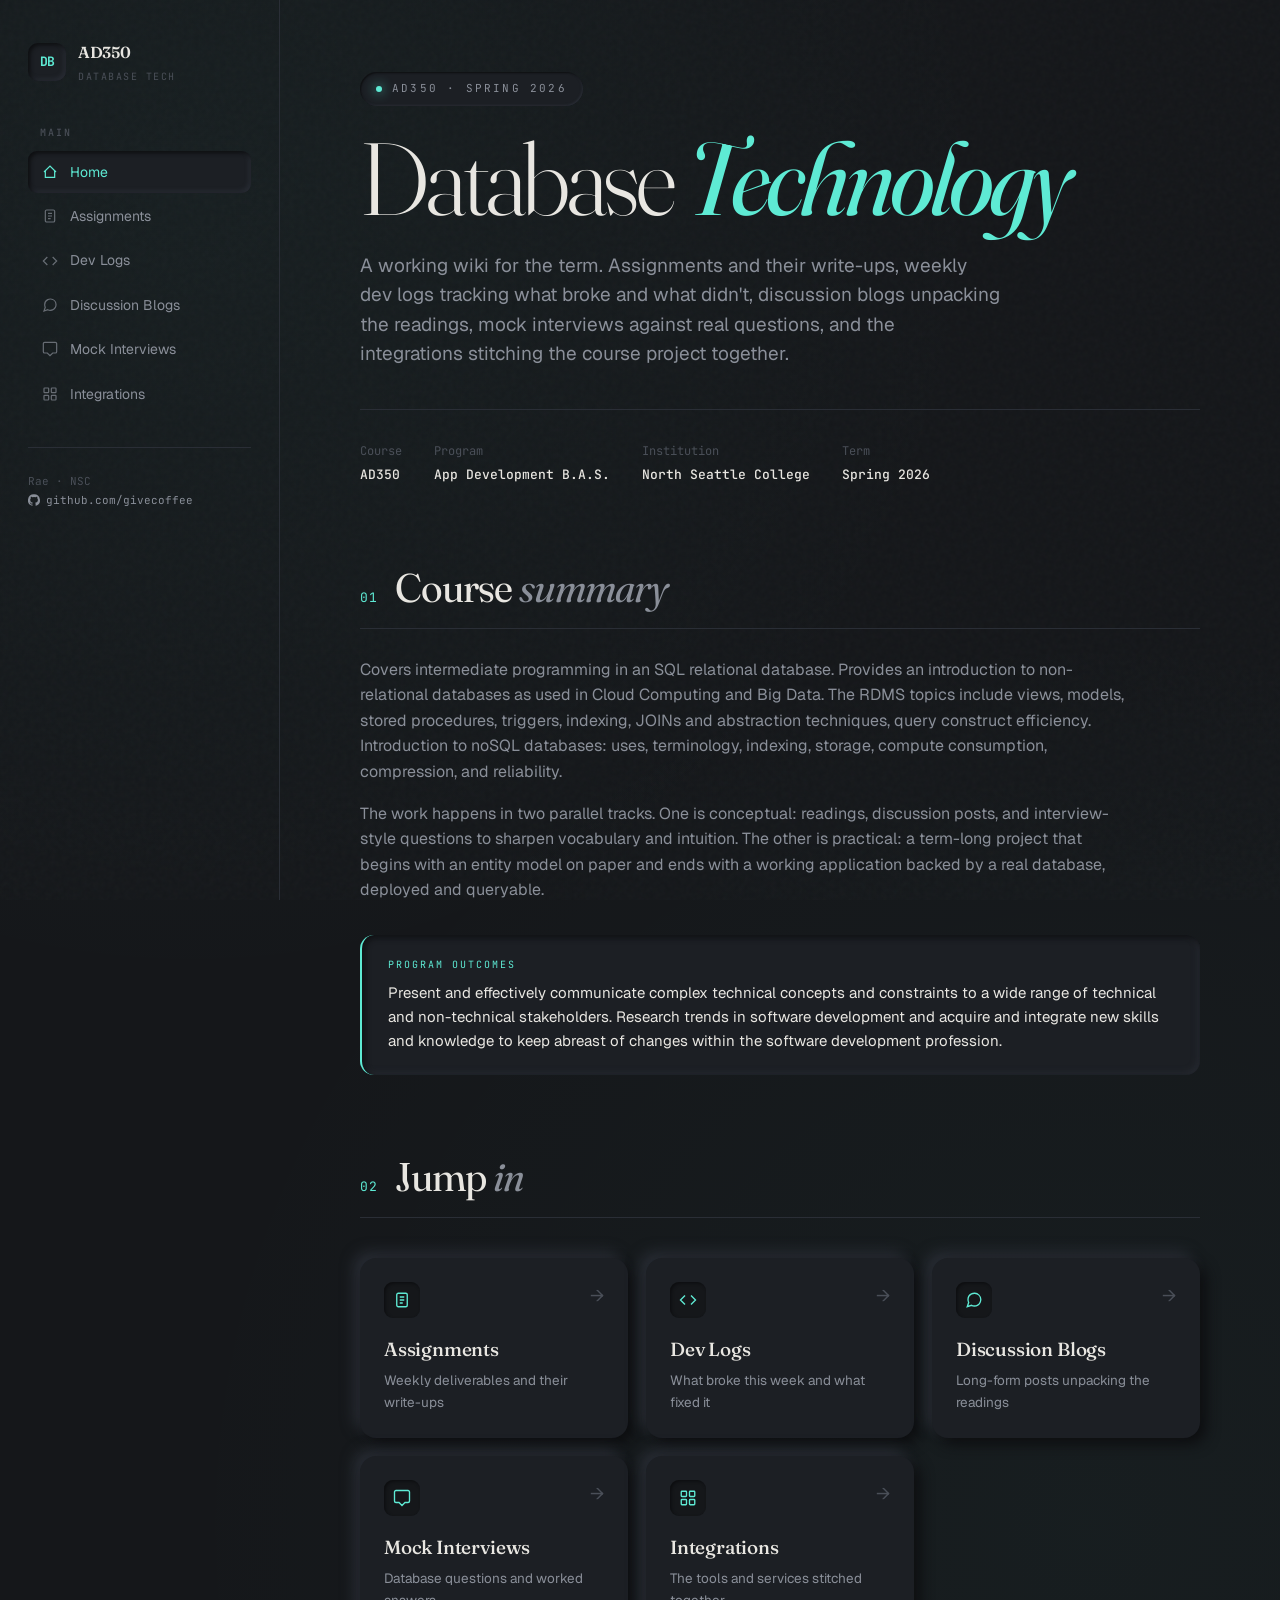
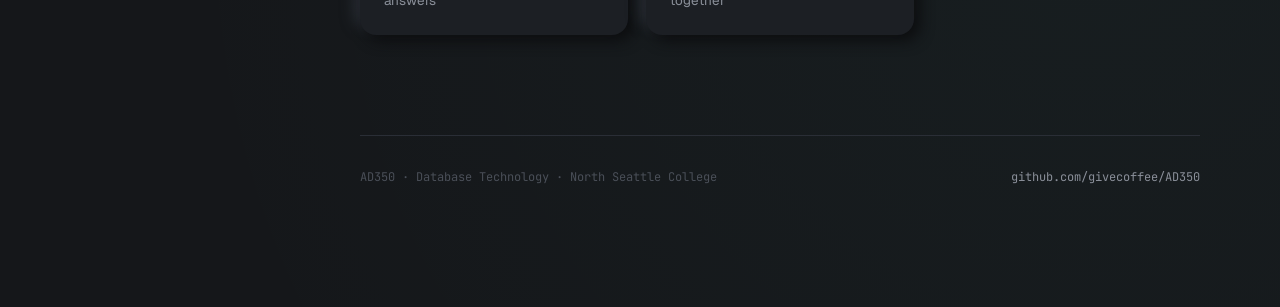
==== commit e25cdec7: "Refactor index.html structure and content" ====
--- a/docs/index.html
+++ b/docs/index.html
@@ -1,901 +1,105 @@
 <!DOCTYPE html>
 <html lang="en">
+
 <head>
-<meta charset="UTF-8">
-<meta name="viewport" content="width=device-width, initial-scale=1.0">
-<title>AD350 · Database Technology</title>
-<link rel="preconnect" href="https://fonts.googleapis.com">
-<link rel="preconnect" href="https://fonts.gstatic.com" crossorigin>
-<link href="https://fonts.googleapis.com/css2?family=Fraunces:opsz,wght@9..144,300;9..144,400;9..144,500;9..144,600;9..144,800&family=JetBrains+Mono:wght@400;500;700&family=Geist:wght@300;400;500;600&display=swap" rel="stylesheet">
-<style>
-  :root {
-    --bg: #15171a;
-    --surface: #1c1f24;
-    --surface-2: #20242a;
-    --shadow-dark: #0d0e10;
-    --shadow-light: #2a2e36;
-    --text: #e8e6e1;
-    --text-dim: #8a8f99;
-    --text-faint: #4a4f58;
-    --accent: #5eead4;
-    --accent-deep: #14b8a6;
-    --accent-glow: rgba(94, 234, 212, 0.15);
-    --warning: #f59e0b;
-    --rule: #2a2e36;
-    --display: 'Fraunces', Georgia, serif;
-    --body: 'Geist', -apple-system, sans-serif;
-    --mono: 'JetBrains Mono', 'SF Mono', monospace;
-  }
-
-  * { box-sizing: border-box; margin: 0; padding: 0; }
-  html { scroll-behavior: smooth; }
-
-  body {
-    background: var(--bg);
-    color: var(--text);
-    font-family: var(--body);
-    font-size: 16px;
-    line-height: 1.6;
-    -webkit-font-smoothing: antialiased;
-    overflow-x: hidden;
-    background-image:
-      radial-gradient(circle at 15% 10%, rgba(94, 234, 212, 0.04) 0%, transparent 40%),
-      radial-gradient(circle at 85% 80%, rgba(94, 234, 212, 0.03) 0%, transparent 50%);
-  }
-
-  body::before {
-    content: '';
-    position: fixed;
-    inset: 0;
-    pointer-events: none;
-    opacity: 0.025;
-    z-index: 1;
-    background-image: url("data:image/svg+xml,%3Csvg viewBox='0 0 200 200' xmlns='http://www.w3.org/2000/svg'%3E%3Cfilter id='n'%3E%3CfeTurbulence type='fractalNoise' baseFrequency='0.85' numOctaves='3'/%3E%3C/filter%3E%3Crect width='100%25' height='100%25' filter='url(%23n)'/%3E%3C/svg%3E");
-  }
-
-  .layout {
-    display: grid;
-    grid-template-columns: 280px 1fr;
-    min-height: 100vh;
-    position: relative;
-    z-index: 2;
-  }
-
-  aside {
-    position: sticky;
-    top: 0;
-    height: 100vh;
-    padding: 40px 28px;
-    border-right: 1px solid var(--rule);
-    overflow-y: auto;
-    scrollbar-width: thin;
-    scrollbar-color: var(--shadow-light) transparent;
-  }
-
-  aside::-webkit-scrollbar { width: 4px; }
-  aside::-webkit-scrollbar-thumb { background: var(--shadow-light); border-radius: 2px; }
-
-  .brand {
-    display: flex;
-    align-items: center;
-    gap: 12px;
-    margin-bottom: 40px;
-    opacity: 0;
-    animation: fadeUp 0.8s 0.1s forwards;
-  }
-
-  .brand-mark {
-    width: 38px;
-    height: 38px;
-    border-radius: 10px;
-    background: var(--surface);
-    box-shadow:
-      inset 2px 2px 4px var(--shadow-dark),
-      inset -2px -2px 4px var(--shadow-light);
-    display: grid;
-    place-items: center;
-    font-family: var(--mono);
-    font-weight: 700;
-    font-size: 13px;
-    color: var(--accent);
-    letter-spacing: -0.05em;
-  }
-
-  .brand-text {
-    font-family: var(--display);
-    font-weight: 600;
-    font-size: 16px;
-    letter-spacing: -0.02em;
-  }
-
-  .brand-text small {
-    display: block;
-    font-family: var(--mono);
-    font-weight: 400;
-    font-size: 10px;
-    color: var(--text-faint);
-    letter-spacing: 0.15em;
-    text-transform: uppercase;
-    margin-top: 3px;
-  }
-
-  nav h4 {
-    font-family: var(--mono);
-    font-size: 10px;
-    font-weight: 500;
-    letter-spacing: 0.2em;
-    text-transform: uppercase;
-    color: var(--text-faint);
-    margin: 24px 0 10px;
-    padding-left: 12px;
-  }
-
-  nav h4:first-of-type { margin-top: 0; }
-
-  nav ul { list-style: none; }
-
-  nav a {
-    display: flex;
-    align-items: center;
-    gap: 12px;
-    padding: 10px 14px;
-    color: var(--text-dim);
-    text-decoration: none;
-    font-size: 14px;
-    border-radius: 9px;
-    transition: all 0.2s ease;
-    position: relative;
-    margin-bottom: 2px;
-  }
-
-  nav a .icon {
-    width: 16px;
-    height: 16px;
-    flex-shrink: 0;
-    opacity: 0.7;
-    transition: opacity 0.2s;
-  }
-
-  nav a:hover {
-    color: var(--text);
-    background: var(--surface);
-    box-shadow:
-      inset 1px 1px 2px var(--shadow-dark),
-      inset -1px -1px 2px var(--shadow-light);
-  }
-
-  nav a:hover .icon { opacity: 1; }
-
-  nav a.active {
-    color: var(--accent);
-    background: var(--surface);
-    box-shadow:
-      inset 2px 2px 4px var(--shadow-dark),
-      inset -2px -2px 4px var(--shadow-light);
-  }
-
-  nav a.active .icon { opacity: 1; }
-
-  .sidebar-foot {
-    margin-top: 32px;
-    padding-top: 24px;
-    border-top: 1px solid var(--rule);
-    font-family: var(--mono);
-    font-size: 11px;
-    color: var(--text-faint);
-    line-height: 1.7;
-  }
-
-  .sidebar-foot a {
-    color: var(--text-dim);
-    text-decoration: none;
-    display: inline-flex;
-    align-items: center;
-    gap: 6px;
-    transition: color 0.2s;
-  }
-
-  .sidebar-foot a:hover { color: var(--accent); }
-
-  main {
-    padding: 72px 80px 120px;
-    max-width: 1040px;
-  }
-
-  .page {
-    display: none;
-    animation: pageIn 0.5s ease;
-  }
-
-  .page.active { display: block; }
-
-  @keyframes pageIn {
-    from { opacity: 0; transform: translateY(12px); }
-    to { opacity: 1; transform: translateY(0); }
-  }
-
-  .hero { margin-bottom: 80px; }
-
-  .eyebrow {
-    display: inline-flex;
-    align-items: center;
-    gap: 10px;
-    font-family: var(--mono);
-    font-size: 11px;
-    letter-spacing: 0.2em;
-    text-transform: uppercase;
-    color: var(--text-dim);
-    margin-bottom: 24px;
-    padding: 8px 16px;
-    background: var(--surface);
-    border-radius: 100px;
-    box-shadow:
-      inset 1px 1px 2px var(--shadow-dark),
-      inset -1px -1px 2px var(--shadow-light);
-  }
-
-  .eyebrow .dot {
-    width: 6px;
-    height: 6px;
-    border-radius: 50%;
-    background: var(--accent);
-    box-shadow: 0 0 12px var(--accent);
-    animation: pulse 2.4s infinite;
-  }
-
-  @keyframes pulse {
-    0%, 100% { opacity: 1; transform: scale(1); }
-    50% { opacity: 0.5; transform: scale(0.85); }
-  }
-
-  h1 {
-    font-family: var(--display);
-    font-size: clamp(56px, 8vw, 104px);
-    font-weight: 300;
-    line-height: 0.95;
-    letter-spacing: -0.04em;
-    margin-bottom: 24px;
-    font-variation-settings: "opsz" 144;
-  }
-
-  h1 .italic {
-    font-style: italic;
-    font-weight: 400;
-    color: var(--accent);
-  }
-
-  .hero-lede {
-    font-size: 19px;
-    color: var(--text-dim);
-    max-width: 640px;
-    line-height: 1.55;
-    margin-bottom: 40px;
-  }
-
-  .meta-strip {
-    display: flex;
-    gap: 32px;
-    flex-wrap: wrap;
-    padding-top: 32px;
-    border-top: 1px solid var(--rule);
-    font-family: var(--mono);
-    font-size: 12px;
-    color: var(--text-faint);
-  }
-
-  .meta-strip strong {
-    display: block;
-    color: var(--text);
-    font-weight: 500;
-    margin-top: 4px;
-    font-size: 13px;
-  }
-
-  .page-header {
-    margin-bottom: 64px;
-    padding-bottom: 32px;
-    border-bottom: 1px solid var(--rule);
-  }
-
-  .page-header .eyebrow { margin-bottom: 20px; }
-
-  .page-header h1 {
-    font-size: clamp(44px, 6vw, 72px);
-    margin-bottom: 20px;
-  }
-
-  .page-header p {
-    font-size: 17px;
-    color: var(--text-dim);
-    max-width: 620px;
-    line-height: 1.55;
-  }
-
-  section {
-    margin-bottom: 80px;
-    scroll-margin-top: 40px;
-  }
-
-  .section-head {
-    display: flex;
-    align-items: baseline;
-    gap: 16px;
-    margin-bottom: 28px;
-    padding-bottom: 18px;
-    border-bottom: 1px solid var(--rule);
-  }
-
-  .section-num {
-    font-family: var(--mono);
-    font-size: 13px;
-    color: var(--accent);
-    letter-spacing: 0.1em;
-  }
-
-  h2 {
-    font-family: var(--display);
-    font-size: 40px;
-    font-weight: 400;
-    letter-spacing: -0.025em;
-    line-height: 1.1;
-    font-variation-settings: "opsz" 72;
-  }
-
-  h2 .italic {
-    font-style: italic;
-    color: var(--text-dim);
-  }
-
-  h3 {
-    font-family: var(--display);
-    font-size: 22px;
-    font-weight: 500;
-    margin-bottom: 10px;
-    letter-spacing: -0.01em;
-  }
-
-  p { color: var(--text-dim); margin-bottom: 16px; max-width: 70ch; }
-  p strong { color: var(--text); font-weight: 500; }
-
-  .jump-grid {
-    display: grid;
-    grid-template-columns: repeat(auto-fit, minmax(240px, 1fr));
-    gap: 18px;
-    margin: 40px 0;
-  }
-
-  .jump {
-    background: var(--surface);
-    border-radius: 16px;
-    padding: 24px;
-    box-shadow:
-      6px 6px 14px var(--shadow-dark),
-      -6px -6px 14px var(--shadow-light);
-    transition: all 0.3s ease;
-    cursor: pointer;
-    text-decoration: none;
-    color: inherit;
-    display: block;
-    position: relative;
-    overflow: hidden;
-  }
-
-  .jump:hover {
-    transform: translateY(-3px);
-    box-shadow:
-      8px 8px 18px var(--shadow-dark),
-      -8px -8px 18px var(--shadow-light);
-  }
-
-  .jump::after {
-    content: '→';
-    position: absolute;
-    top: 24px;
-    right: 24px;
-    color: var(--text-faint);
-    font-size: 18px;
-    transition: all 0.3s;
-  }
-
-  .jump:hover::after {
-    color: var(--accent);
-    transform: translate(4px, -2px);
-  }
-
-  .jump-icon {
-    width: 36px;
-    height: 36px;
-    border-radius: 9px;
-    background: var(--bg);
-    display: grid;
-    place-items: center;
-    margin-bottom: 16px;
-    box-shadow: inset 1.5px 1.5px 3px var(--shadow-dark);
-    color: var(--accent);
-  }
-
-  .jump h3 {
-    font-size: 19px;
-    margin-bottom: 6px;
-  }
-
-  .jump p {
-    font-size: 13.5px;
-    margin-bottom: 0;
-    color: var(--text-dim);
-  }
-
-  .item-list {
-    display: flex;
-    flex-direction: column;
-    gap: 14px;
-    margin-top: 24px;
-  }
-
-  .item {
-    background: var(--surface);
-    border-radius: 14px;
-    padding: 22px 26px;
-    box-shadow:
-      4px 4px 10px var(--shadow-dark),
-      -4px -4px 10px var(--shadow-light);
-    transition: all 0.3s;
-    display: grid;
-    grid-template-columns: 60px 1fr auto;
-    gap: 24px;
-    align-items: center;
-  }
-
-  .item:hover { transform: translateX(3px); }
-
-  .item-num {
-    font-family: var(--display);
-    font-style: italic;
-    font-size: 30px;
-    font-weight: 400;
-    color: var(--accent);
-    line-height: 1;
-  }
-
-  .item-body h3 {
-    font-size: 17px;
-    margin-bottom: 4px;
-  }
-
-  .item-meta {
-    font-family: var(--mono);
-    font-size: 11px;
-    color: var(--text-faint);
-    letter-spacing: 0.08em;
-    text-transform: uppercase;
-    margin-bottom: 8px;
-  }
-
-  .item-body p {
-    font-size: 13.5px;
-    margin-bottom: 0;
-  }
-
-  .status {
-    font-family: var(--mono);
-    font-size: 10px;
-    padding: 5px 11px;
-    border-radius: 100px;
-    letter-spacing: 0.12em;
-    text-transform: uppercase;
-    box-shadow: inset 1px 1px 2px var(--shadow-dark);
-    white-space: nowrap;
-  }
-
-  .status.done { background: rgba(94, 234, 212, 0.1); color: var(--accent); }
-  .status.progress { background: rgba(245, 158, 11, 0.1); color: var(--warning); }
-  .status.upcoming { background: var(--bg); color: var(--text-faint); }
-
-  .log-entry {
-    display: grid;
-    grid-template-columns: 120px 1fr;
-    gap: 32px;
-    padding: 28px 0;
-    border-bottom: 1px solid var(--rule);
-  }
-
-  .log-entry:last-child { border-bottom: none; }
-
-  .log-date {
-    font-family: var(--mono);
-    font-size: 12px;
-    color: var(--text-faint);
-    letter-spacing: 0.08em;
-    text-transform: uppercase;
-    padding-top: 4px;
-  }
-
-  .log-date strong {
-    display: block;
-    font-family: var(--display);
-    font-style: italic;
-    font-size: 22px;
-    font-weight: 400;
-    color: var(--accent);
-    margin-top: 2px;
-    text-transform: none;
-    letter-spacing: -0.01em;
-  }
-
-  .log-body h3 {
-    font-size: 20px;
-    margin-bottom: 8px;
-  }
-
-  .log-tags {
-    display: flex;
-    gap: 8px;
-    margin-top: 14px;
-    flex-wrap: wrap;
-  }
-
-  .log-tag {
-    font-family: var(--mono);
-    font-size: 10px;
-    padding: 4px 10px;
-    background: var(--surface);
-    color: var(--text-dim);
-    border-radius: 100px;
-    letter-spacing: 0.1em;
-    text-transform: uppercase;
-    box-shadow:
-      inset 1px 1px 2px var(--shadow-dark),
-      inset -1px -1px 2px var(--shadow-light);
-  }
-
-  .blog-grid {
-    display: grid;
-    grid-template-columns: repeat(auto-fit, minmax(320px, 1fr));
-    gap: 20px;
-    margin-top: 32px;
-  }
-
-  .blog-card {
-    background: var(--surface);
-    border-radius: 16px;
-    padding: 28px;
-    box-shadow:
-      6px 6px 14px var(--shadow-dark),
-      -6px -6px 14px var(--shadow-light);
-    transition: transform 0.3s ease;
-    display: flex;
-    flex-direction: column;
-    gap: 12px;
-  }
-
-  .blog-card:hover { transform: translateY(-3px); }
-
-  .blog-card .meta {
-    font-family: var(--mono);
-    font-size: 11px;
-    color: var(--text-faint);
-    letter-spacing: 0.1em;
-    text-transform: uppercase;
-  }
-
-  .blog-card h3 {
-    font-size: 22px;
-    line-height: 1.2;
-  }
-
-  .blog-card p {
-    font-size: 14px;
-    flex: 1;
-  }
-
-  .blog-card .read {
-    font-family: var(--mono);
-    font-size: 11px;
-    color: var(--accent);
-    text-decoration: none;
-    letter-spacing: 0.1em;
-    text-transform: uppercase;
-    margin-top: 8px;
-    align-self: flex-start;
-    transition: gap 0.2s;
-    display: inline-flex;
-    align-items: center;
-    gap: 6px;
-  }
-
-  .blog-card .read:hover { gap: 10px; }
-
-  .qa {
-    background: var(--surface);
-    border-radius: 14px;
-    padding: 0;
-    margin-bottom: 14px;
-    box-shadow:
-      4px 4px 10px var(--shadow-dark),
-      -4px -4px 10px var(--shadow-light);
-    overflow: hidden;
-  }
-
-  .qa summary {
-    padding: 22px 26px;
-    cursor: pointer;
-    display: flex;
-    align-items: center;
-    gap: 18px;
-    list-style: none;
-    transition: background 0.2s;
-  }
-
-  .qa summary::-webkit-details-marker { display: none; }
-
-  .qa summary:hover { background: var(--surface-2); }
-
-  .qa[open] summary { border-bottom: 1px solid var(--rule); }
-
-  .qa-num {
-    font-family: var(--mono);
-    font-size: 11px;
-    color: var(--accent);
-    letter-spacing: 0.15em;
-    flex-shrink: 0;
-    width: 32px;
-  }
-
-  .qa-q {
-    flex: 1;
-    font-family: var(--display);
-    font-size: 17px;
-    font-weight: 500;
-    color: var(--text);
-  }
-
-  .qa-toggle {
-    width: 28px;
-    height: 28px;
-    border-radius: 50%;
-    background: var(--bg);
-    display: grid;
-    place-items: center;
-    color: var(--text-dim);
-    box-shadow: inset 1px 1px 2px var(--shadow-dark);
-    font-size: 14px;
-    transition: transform 0.3s, color 0.3s;
-  }
-
-  .qa[open] .qa-toggle {
-    transform: rotate(45deg);
-    color: var(--accent);
-  }
-
-  .qa-a {
-    padding: 20px 26px 26px;
-  }
-
-  .qa-a p { font-size: 14.5px; line-height: 1.65; }
-  .qa-a p:last-child { margin-bottom: 0; }
-  .qa-a code {
-    font-family: var(--mono);
-    font-size: 13px;
-    color: var(--accent);
-    background: var(--bg);
-    padding: 2px 6px;
-    border-radius: 4px;
-  }
-
-  .stack-grid {
-    display: grid;
-    grid-template-columns: repeat(auto-fit, minmax(260px, 1fr));
-    gap: 18px;
-    margin-top: 28px;
-  }
-
-  .stack-item {
-    background: var(--surface);
-    border-radius: 16px;
-    padding: 26px;
-    box-shadow:
-      6px 6px 14px var(--shadow-dark),
-      -6px -6px 14px var(--shadow-light);
-    transition: transform 0.3s;
-  }
-
-  .stack-item:hover { transform: translateY(-2px); }
-
-  .stack-head {
-    display: flex;
-    align-items: center;
-    gap: 14px;
-    margin-bottom: 16px;
-  }
-
-  .stack-logo {
-    width: 44px;
-    height: 44px;
-    border-radius: 10px;
-    background: var(--bg);
-    display: grid;
-    place-items: center;
-    box-shadow: inset 1.5px 1.5px 3px var(--shadow-dark);
-    font-family: var(--mono);
-    font-weight: 700;
-    font-size: 14px;
-    color: var(--accent);
-  }
-
-  .stack-name {
-    font-family: var(--display);
-    font-weight: 500;
-    font-size: 18px;
-  }
-
-  .stack-role {
-    font-family: var(--mono);
-    font-size: 10.5px;
-    color: var(--text-faint);
-    letter-spacing: 0.15em;
-    text-transform: uppercase;
-    margin-top: 2px;
-  }
-
-  .stack-item p {
-    font-size: 13.5px;
-    margin-bottom: 0;
-  }
-
-  .callout {
-    margin: 32px 0;
-    padding: 22px 26px;
-    background: var(--surface);
-    border-radius: 14px;
-    border-left: 2px solid var(--accent);
-    box-shadow:
-      inset 2px 2px 6px var(--shadow-dark),
-      inset -2px -2px 6px var(--shadow-light);
-  }
-
-  .callout-label {
-    font-family: var(--mono);
-    font-size: 10px;
-    color: var(--accent);
-    letter-spacing: 0.2em;
-    text-transform: uppercase;
-    margin-bottom: 8px;
-  }
-
-  .callout p { margin-bottom: 0; color: var(--text); font-size: 15px; max-width: none; }
-
-  .page-foot {
-    margin-top: 100px;
-    padding-top: 32px;
-    border-top: 1px solid var(--rule);
-    display: flex;
-    justify-content: space-between;
-    align-items: center;
-    font-family: var(--mono);
-    font-size: 12px;
-    color: var(--text-faint);
-    flex-wrap: wrap;
-    gap: 16px;
-  }
-
-  .page-foot a {
-    color: var(--text-dim);
-    text-decoration: none;
-    transition: color 0.2s;
-  }
-  .page-foot a:hover { color: var(--accent); }
-
-  @keyframes fadeUp {
-    from { opacity: 0; transform: translateY(20px); }
-    to { opacity: 1; transform: translateY(0); }
-  }
-
-  .menu-toggle {
-    display: none;
-    position: fixed;
-    top: 16px;
-    right: 16px;
-    z-index: 100;
-    width: 44px;
-    height: 44px;
-    border-radius: 50%;
-    background: var(--surface);
-    border: none;
-    color: var(--text);
-    cursor: pointer;
-    box-shadow:
-      3px 3px 8px var(--shadow-dark),
-      -3px -3px 8px var(--shadow-light);
-  }
-
-  @media (max-width: 900px) {
-    .layout { grid-template-columns: 1fr; }
-    aside {
-      position: fixed;
-      top: 0;
-      left: 0;
-      width: 280px;
-      z-index: 50;
-      background: var(--bg);
-      transform: translateX(-100%);
-      transition: transform 0.3s ease;
-      border-right: 1px solid var(--rule);
-    }
-    aside.open { transform: translateX(0); }
-    .menu-toggle { display: grid; place-items: center; }
-    main { padding: 64px 24px 80px; }
-    h1 { font-size: 44px; }
-    h2 { font-size: 28px; }
-    .log-entry { grid-template-columns: 1fr; gap: 8px; }
-    .item { grid-template-columns: 40px 1fr; }
-    .item .status { grid-column: 2; justify-self: start; }
-  }
-</style>
+  <meta charset="UTF-8">
+  <meta name="viewport" content="width=device-width, initial-scale=1.0">
+  <title>AD350 · Database Technology</title>
+  <link rel="preconnect" href="https://fonts.googleapis.com">
+  <link rel="preconnect" href="https://fonts.gstatic.com" crossorigin>
+  <link
+    href="https://fonts.googleapis.com/css2?family=Fraunces:opsz,wght@9..144,300;9..144,400;9..144,500;9..144,600;9..144,800&family=JetBrains+Mono:wght@400;500;700&family=Geist:wght@300;400;500;600&display=swap"
+    rel="stylesheet">
+  <link rel="stylesheet" href="assets/style.css">
 </head>
+
 <body>
 
-<button class="menu-toggle" aria-label="Menu">
-  <svg width="20" height="20" viewBox="0 0 24 24" fill="none" stroke="currentColor" stroke-width="2"><line x1="3" y1="6" x2="21" y2="6"/><line x1="3" y1="12" x2="21" y2="12"/><line x1="3" y1="18" x2="21" y2="18"/></svg>
-</button>
-
-<div class="layout">
-
-  <aside>
-    <div class="brand">
-      <div class="brand-mark">DB</div>
-      <div class="brand-text">
-        AD350
-        <small>Database Tech</small>
+  <button class="menu-toggle" aria-label="Menu">
+    <svg width="20" height="20" viewBox="0 0 24 24" fill="none" stroke="currentColor" stroke-width="2">
+      <line x1="3" y1="6" x2="21" y2="6" />
+      <line x1="3" y1="12" x2="21" y2="12" />
+      <line x1="3" y1="18" x2="21" y2="18" />
+    </svg>
+  </button>
+
+  <div class="layout">
+
+    <aside>
+      <a class="brand" href="index.html">
+        <div class="brand-mark">DB</div>
+        <div class="brand-text">
+          AD350
+          <small>Database Tech</small>
+        </div>
+      </a>
+
+      <nav>
+        <h4>Main</h4>
+        <ul>
+          <li><a href="index.html" data-page="index.html">
+              <svg class="icon" viewBox="0 0 24 24" fill="none" stroke="currentColor" stroke-width="1.8">
+                <path d="M3 12L12 3l9 9" />
+                <path d="M5 10v10h14V10" />
+              </svg>
+              Home
+            </a></li>
+          <li><a href="assignments.html" data-page="assignments.html">
+              <svg class="icon" viewBox="0 0 24 24" fill="none" stroke="currentColor" stroke-width="1.8">
+                <rect x="5" y="3" width="14" height="18" rx="2" />
+                <path d="M9 8h6M9 12h6M9 16h4" />
+              </svg>
+              Assignments
+            </a></li>
+          <li><a href="devlogs.html" data-page="devlogs.html">
+              <svg class="icon" viewBox="0 0 24 24" fill="none" stroke="currentColor" stroke-width="1.8">
+                <polyline points="8 6 2 12 8 18" />
+                <polyline points="16 6 22 12 16 18" />
+              </svg>
+              Dev Logs
+            </a></li>
+          <li><a href="blogs.html" data-page="blogs.html">
+              <svg class="icon" viewBox="0 0 24 24" fill="none" stroke="currentColor" stroke-width="1.8">
+                <path
+                  d="M21 11.5a8.38 8.38 0 0 1-.9 3.8 8.5 8.5 0 0 1-7.6 4.7 8.38 8.38 0 0 1-3.8-.9L3 21l1.9-5.7a8.38 8.38 0 0 1-.9-3.8 8.5 8.5 0 0 1 4.7-7.6 8.38 8.38 0 0 1 3.8-.9h.5a8.48 8.48 0 0 1 8 8v.5z" />
+              </svg>
+              Discussion Blogs
+            </a></li>
+          <li><a href="interviews.html" data-page="interviews.html">
+              <svg class="icon" viewBox="0 0 24 24" fill="none" stroke="currentColor" stroke-width="1.8">
+                <path d="M20 2H4a2 2 0 0 0-2 2v12a2 2 0 0 0 2 2h4l4 4 4-4h4a2 2 0 0 0 2-2V4a2 2 0 0 0-2-2z" />
+              </svg>
+              Mock Interviews
+            </a></li>
+          <li><a href="integrations.html" data-page="integrations.html">
+              <svg class="icon" viewBox="0 0 24 24" fill="none" stroke="currentColor" stroke-width="1.8">
+                <rect x="3" y="3" width="7" height="7" rx="1" />
+                <rect x="14" y="3" width="7" height="7" rx="1" />
+                <rect x="3" y="14" width="7" height="7" rx="1" />
+                <rect x="14" y="14" width="7" height="7" rx="1" />
+              </svg>
+              Integrations
+            </a></li>
+        </ul>
+      </nav>
+
+      <div class="sidebar-foot">
+        Rae &middot; NSC<br>
+        <a href="https://github.com/givecoffee/AD350" target="_blank" rel="noopener">
+          <svg width="12" height="12" viewBox="0 0 24 24" fill="currentColor">
+            <path
+              d="M12 .3a12 12 0 0 0-3.8 23.4c.6.1.8-.3.8-.6v-2c-3.3.7-4-1.6-4-1.6-.6-1.4-1.4-1.8-1.4-1.8-1.1-.7.1-.7.1-.7 1.2.1 1.9 1.2 1.9 1.2 1.1 1.8 2.8 1.3 3.5 1 .1-.8.4-1.3.8-1.6-2.7-.3-5.5-1.3-5.5-6 0-1.2.5-2.3 1.3-3.1-.2-.4-.6-1.6 0-3.2 0 0 1-.3 3.4 1.2a11.5 11.5 0 0 1 6 0c2.3-1.5 3.3-1.2 3.3-1.2.7 1.6.2 2.8.1 3.2.9.8 1.3 1.9 1.3 3.1 0 4.6-2.8 5.6-5.5 5.9.5.4.9 1 .9 2.2v3.3c0 .3.1.7.8.6A12 12 0 0 0 12 .3" />
+          </svg>
+          github.com/givecoffee
+        </a>
       </div>
-    </div>
-
-    <nav>
-      <h4>Main</h4>
-      <ul>
-        <li><a href="#home" class="page-link" data-page="home">
-          <svg class="icon" viewBox="0 0 24 24" fill="none" stroke="currentColor" stroke-width="1.8"><path d="M3 12L12 3l9 9"/><path d="M5 10v10h14V10"/></svg>
-          Home
-        </a></li>
-        <li><a href="#assignments" class="page-link" data-page="assignments">
-          <svg class="icon" viewBox="0 0 24 24" fill="none" stroke="currentColor" stroke-width="1.8"><rect x="5" y="3" width="14" height="18" rx="2"/><path d="M9 8h6M9 12h6M9 16h4"/></svg>
-          Assignments
-        </a></li>
-        <li><a href="#devlogs" class="page-link" data-page="devlogs">
-          <svg class="icon" viewBox="0 0 24 24" fill="none" stroke="currentColor" stroke-width="1.8"><polyline points="8 6 2 12 8 18"/><polyline points="16 6 22 12 16 18"/></svg>
-          Dev Logs
-        </a></li>
-        <li><a href="#blogs" class="page-link" data-page="blogs">
-          <svg class="icon" viewBox="0 0 24 24" fill="none" stroke="currentColor" stroke-width="1.8"><path d="M21 11.5a8.38 8.38 0 0 1-.9 3.8 8.5 8.5 0 0 1-7.6 4.7 8.38 8.38 0 0 1-3.8-.9L3 21l1.9-5.7a8.38 8.38 0 0 1-.9-3.8 8.5 8.5 0 0 1 4.7-7.6 8.38 8.38 0 0 1 3.8-.9h.5a8.48 8.48 0 0 1 8 8v.5z"/></svg>
-          Discussion Blogs
-        </a></li>
-        <li><a href="#interviews" class="page-link" data-page="interviews">
-          <svg class="icon" viewBox="0 0 24 24" fill="none" stroke="currentColor" stroke-width="1.8"><path d="M20 2H4a2 2 0 0 0-2 2v12a2 2 0 0 0 2 2h4l4 4 4-4h4a2 2 0 0 0 2-2V4a2 2 0 0 0-2-2z"/></svg>
-          Mock Interviews
-        </a></li>
-        <li><a href="#integrations" class="page-link" data-page="integrations">
-          <svg class="icon" viewBox="0 0 24 24" fill="none" stroke="currentColor" stroke-width="1.8"><rect x="3" y="3" width="7" height="7" rx="1"/><rect x="14" y="3" width="7" height="7" rx="1"/><rect x="3" y="14" width="7" height="7" rx="1"/><rect x="14" y="14" width="7" height="7" rx="1"/></svg>
-          Integrations
-        </a></li>
-      </ul>
-    </nav>
-
-    <div class="sidebar-foot">
-      Rae · NSC<br>
-      <a href="https://github.com/givecoffee/AD350" target="_blank" rel="noopener">
-        <svg width="12" height="12" viewBox="0 0 24 24" fill="currentColor"><path d="M12 .3a12 12 0 0 0-3.8 23.4c.6.1.8-.3.8-.6v-2c-3.3.7-4-1.6-4-1.6-.6-1.4-1.4-1.8-1.4-1.8-1.1-.7.1-.7.1-.7 1.2.1 1.9 1.2 1.9 1.2 1.1 1.8 2.8 1.3 3.5 1 .1-.8.4-1.3.8-1.6-2.7-.3-5.5-1.3-5.5-6 0-1.2.5-2.3 1.3-3.1-.2-.4-.6-1.6 0-3.2 0 0 1-.3 3.4 1.2a11.5 11.5 0 0 1 6 0c2.3-1.5 3.3-1.2 3.3-1.2.7 1.6.2 2.8.1 3.2.9.8 1.3 1.9 1.3 3.1 0 4.6-2.8 5.6-5.5 5.9.5.4.9 1 .9 2.2v3.3c0 .3.1.7.8.6A12 12 0 0 0 12 .3"/></svg>
-        github.com/givecoffee
-      </a>
-    </div>
-  </aside>
-
-  <main>
-
-    <!-- ===================== HOME ===================== -->
-    <div class="page active" data-page="home">
+    </aside>
+
+    <main>
       <header class="hero">
         <div class="eyebrow">
           <span class="dot"></span>
-          AD350 · Spring 2026
+          AD350 &middot; Spring 2026
         </div>
         <h1>Database <span class="italic">Technology</span></h1>
         <p class="hero-lede">
@@ -919,11 +123,10 @@
           <h2>Course <span class="italic">summary</span></h2>
         </div>
         <p>
-          AD350 covers the foundations of database technology from a developer's
-          perspective. The relational model is the anchor — schema design,
-          normalization, SQL, transactions, indexing — and the term extends into
-          the wider landscape of document stores, key-value caches, and the
-          tradeoffs that drove their emergence.
+          Covers intermediate programming in an SQL relational database. Provides an introduction to non-relational
+          databases as used in Cloud Computing and Big Data. The RDMS topics include views, models, stored procedures,
+          triggers, indexing, JOINs and abstraction techniques, query construct efficiency. Introduction to noSQL
+          databases: uses, terminology, indexing, storage, compute consumption, compression, and reliability.
         </p>
         <p>
           The work happens in two parallel tracks. One is conceptual: readings,
@@ -934,12 +137,11 @@
         </p>
 
         <div class="callout">
-          <div class="callout-label">Working principle</div>
+          <div class="callout-label">Program Outcomes</div>
           <p>
-            The schema is a hypothesis about how the world holds together.
-            Everything downstream — queries, indexes, application code, the
-            user experience itself — pays the price of getting it wrong, and
-            inherits the leverage of getting it right.
+            Present and effectively communicate complex technical concepts and constraints to a wide range of technical and
+            non-technical stakeholders. Research trends in software development and acquire and integrate new skills and knowledge
+            to keep abreast of changes within the software development profession.
           </p>
         </div>
       </section>
@@ -951,37 +153,53 @@
         </div>
 
         <div class="jump-grid">
-          <a href="#assignments" class="jump page-link" data-page="assignments">
-            <div class="jump-icon">
-              <svg width="18" height="18" viewBox="0 0 24 24" fill="none" stroke="currentColor" stroke-width="1.8"><rect x="5" y="3" width="14" height="18" rx="2"/><path d="M9 8h6M9 12h6M9 16h4"/></svg>
+          <a href="assignments.html" class="jump">
+            <div class="jump-icon">
+              <svg width="18" height="18" viewBox="0 0 24 24" fill="none" stroke="currentColor" stroke-width="1.8">
+                <rect x="5" y="3" width="14" height="18" rx="2" />
+                <path d="M9 8h6M9 12h6M9 16h4" />
+              </svg>
             </div>
             <h3>Assignments</h3>
             <p>Weekly deliverables and their write-ups</p>
           </a>
-          <a href="#devlogs" class="jump page-link" data-page="devlogs">
-            <div class="jump-icon">
-              <svg width="18" height="18" viewBox="0 0 24 24" fill="none" stroke="currentColor" stroke-width="1.8"><polyline points="8 6 2 12 8 18"/><polyline points="16 6 22 12 16 18"/></svg>
+          <a href="devlogs.html" class="jump">
+            <div class="jump-icon">
+              <svg width="18" height="18" viewBox="0 0 24 24" fill="none" stroke="currentColor" stroke-width="1.8">
+                <polyline points="8 6 2 12 8 18" />
+                <polyline points="16 6 22 12 16 18" />
+              </svg>
             </div>
             <h3>Dev Logs</h3>
             <p>What broke this week and what fixed it</p>
           </a>
-          <a href="#blogs" class="jump page-link" data-page="blogs">
-            <div class="jump-icon">
-              <svg width="18" height="18" viewBox="0 0 24 24" fill="none" stroke="currentColor" stroke-width="1.8"><path d="M21 11.5a8.38 8.38 0 0 1-.9 3.8 8.5 8.5 0 0 1-7.6 4.7 8.38 8.38 0 0 1-3.8-.9L3 21l1.9-5.7a8.38 8.38 0 0 1-.9-3.8 8.5 8.5 0 0 1 4.7-7.6 8.38 8.38 0 0 1 3.8-.9h.5a8.48 8.48 0 0 1 8 8v.5z"/></svg>
+          <a href="blogs.html" class="jump">
+            <div class="jump-icon">
+              <svg width="18" height="18" viewBox="0 0 24 24" fill="none" stroke="currentColor" stroke-width="1.8">
+                <path
+                  d="M21 11.5a8.38 8.38 0 0 1-.9 3.8 8.5 8.5 0 0 1-7.6 4.7 8.38 8.38 0 0 1-3.8-.9L3 21l1.9-5.7a8.38 8.38 0 0 1-.9-3.8 8.5 8.5 0 0 1 4.7-7.6 8.38 8.38 0 0 1 3.8-.9h.5a8.48 8.48 0 0 1 8 8v.5z" />
+              </svg>
             </div>
             <h3>Discussion Blogs</h3>
             <p>Long-form posts unpacking the readings</p>
           </a>
-          <a href="#interviews" class="jump page-link" data-page="interviews">
-            <div class="jump-icon">
-              <svg width="18" height="18" viewBox="0 0 24 24" fill="none" stroke="currentColor" stroke-width="1.8"><path d="M20 2H4a2 2 0 0 0-2 2v12a2 2 0 0 0 2 2h4l4 4 4-4h4a2 2 0 0 0 2-2V4a2 2 0 0 0-2-2z"/></svg>
+          <a href="interviews.html" class="jump">
+            <div class="jump-icon">
+              <svg width="18" height="18" viewBox="0 0 24 24" fill="none" stroke="currentColor" stroke-width="1.8">
+                <path d="M20 2H4a2 2 0 0 0-2 2v12a2 2 0 0 0 2 2h4l4 4 4-4h4a2 2 0 0 0 2-2V4a2 2 0 0 0-2-2z" />
+              </svg>
             </div>
             <h3>Mock Interviews</h3>
             <p>Database questions and worked answers</p>
           </a>
-          <a href="#integrations" class="jump page-link" data-page="integrations">
-            <div class="jump-icon">
-              <svg width="18" height="18" viewBox="0 0 24 24" fill="none" stroke="currentColor" stroke-width="1.8"><rect x="3" y="3" width="7" height="7" rx="1"/><rect x="14" y="3" width="7" height="7" rx="1"/><rect x="3" y="14" width="7" height="7" rx="1"/><rect x="14" y="14" width="7" height="7" rx="1"/></svg>
+          <a href="integrations.html" class="jump">
+            <div class="jump-icon">
+              <svg width="18" height="18" viewBox="0 0 24 24" fill="none" stroke="currentColor" stroke-width="1.8">
+                <rect x="3" y="3" width="7" height="7" rx="1" />
+                <rect x="14" y="3" width="7" height="7" rx="1" />
+                <rect x="3" y="14" width="7" height="7" rx="1" />
+                <rect x="14" y="14" width="7" height="7" rx="1" />
+              </svg>
             </div>
             <h3>Integrations</h3>
             <p>The tools and services stitched together</p>
@@ -990,516 +208,15 @@
       </section>
 
       <footer class="page-foot">
-        <div>AD350 · Database Technology · North Seattle College</div>
-        <div><a href="https://github.com/givecoffee/AD350" target="_blank" rel="noopener">github.com/givecoffee/AD350</a></div>
+        <div>AD350 &middot; Database Technology &middot; North Seattle College</div>
+        <div><a href="https://github.com/givecoffee/AD350" target="_blank"
+            rel="noopener">github.com/givecoffee/AD350</a></div>
       </footer>
-    </div>
-
-    <!-- ===================== ASSIGNMENTS ===================== -->
-    <div class="page" data-page="assignments">
-      <div class="page-header">
-        <div class="eyebrow"><span class="dot"></span>Coursework</div>
-        <h1><span class="italic">Assignments</span></h1>
-        <p>Each assignment listed with its scope, what was learned, and the link to the deliverable. Updated as the term moves.</p>
-      </div>
-
-      <div class="item-list">
-
-        <div class="item">
-          <div class="item-num">01</div>
-          <div class="item-body">
-            <div class="item-meta">Week 1 · Due Jan 14</div>
-            <h3>Environment setup &amp; first SELECT</h3>
-            <p>Install PostgreSQL locally, connect via the CLI, and write the first set of queries against a seeded sample database.</p>
-          </div>
-          <div class="status done">Done</div>
-        </div>
-
-        <div class="item">
-          <div class="item-num">02</div>
-          <div class="item-body">
-            <div class="item-meta">Week 2 · Due Jan 21</div>
-            <h3>Entity-relationship modeling</h3>
-            <p>Draw an ER diagram for a small library system. Capture cardinality, weak entities, and at least one many-to-many relationship.</p>
-          </div>
-          <div class="status done">Done</div>
-        </div>
-
-        <div class="item">
-          <div class="item-num">03</div>
-          <div class="item-body">
-            <div class="item-meta">Week 3 · Due Jan 28</div>
-            <h3>Schema implementation &amp; constraints</h3>
-            <p>Translate the ER diagram into a real schema. Add primary keys, foreign keys, NOT NULL, CHECK constraints, and seed data.</p>
-          </div>
-          <div class="status progress">In progress</div>
-        </div>
-
-        <div class="item">
-          <div class="item-num">04</div>
-          <div class="item-body">
-            <div class="item-meta">Week 4 · Due Feb 4</div>
-            <h3>Joins, aggregations, window functions</h3>
-            <p>Write a battery of analytical queries against the seeded schema. Compare query plans for each.</p>
-          </div>
-          <div class="status upcoming">Upcoming</div>
-        </div>
-
-        <div class="item">
-          <div class="item-num">05</div>
-          <div class="item-body">
-            <div class="item-meta">Week 5 · Due Feb 11</div>
-            <h3>Normalization to BCNF</h3>
-            <p>Take a deliberately messy schema, identify the anomalies, and walk it through 1NF, 2NF, 3NF, BCNF.</p>
-          </div>
-          <div class="status upcoming">Upcoming</div>
-        </div>
-
-        <div class="item">
-          <div class="item-num">06</div>
-          <div class="item-body">
-            <div class="item-meta">Week 6 · Due Feb 18</div>
-            <h3>Indexes &amp; query plans</h3>
-            <p>Profile slow queries, propose indexes, measure the impact. Defend each index with EXPLAIN output.</p>
-          </div>
-          <div class="status upcoming">Upcoming</div>
-        </div>
-
-        <div class="item">
-          <div class="item-num">07</div>
-          <div class="item-body">
-            <div class="item-meta">Week 7 · Due Feb 25</div>
-            <h3>Transactions &amp; concurrency</h3>
-            <p>Reproduce dirty reads, non-repeatable reads, and phantom reads. Demonstrate how each isolation level changes behavior.</p>
-          </div>
-          <div class="status upcoming">Upcoming</div>
-        </div>
-
-        <div class="item">
-          <div class="item-num">08</div>
-          <div class="item-body">
-            <div class="item-meta">Final · Due Mar 18</div>
-            <h3>Term project: full-stack app with a real schema</h3>
-            <p>Ship an application backed by a database designed and indexed for its actual access patterns. Deploy it.</p>
-          </div>
-          <div class="status upcoming">Upcoming</div>
-        </div>
-
-      </div>
-
-      <footer class="page-foot">
-        <div>8 assignments · 2 complete · 1 in progress</div>
-        <div><a href="#home" class="page-link" data-page="home">← Home</a></div>
-      </footer>
-    </div>
-
-    <!-- ===================== DEV LOGS ===================== -->
-    <div class="page" data-page="devlogs">
-      <div class="page-header">
-        <div class="eyebrow"><span class="dot"></span>Weekly</div>
-        <h1>Dev <span class="italic">logs</span></h1>
-        <p>Running notes from building the term project. What broke, what fixed it, what's worth remembering for next time.</p>
-      </div>
-
-      <div class="log-entry">
-        <div class="log-date">Week 03<strong>Jan 28</strong></div>
-        <div class="log-body">
-          <h3>Foreign keys aren't free</h3>
-          <p>
-            Spent an afternoon chasing an insert error that turned out to be a foreign key
-            referencing a column that wasn't unique. The error message pointed at the
-            child table, but the fault was on the parent. The lesson: read the constraint
-            definition, not the column it complains about.
-          </p>
-          <p>
-            Also discovered that <strong>ON DELETE CASCADE</strong> propagates through
-            every layer of foreign key. One deletion at the top wiped four tables. This
-            is either a feature or a footgun depending on whether you meant it.
-          </p>
-          <div class="log-tags">
-            <span class="log-tag">PostgreSQL</span>
-            <span class="log-tag">Constraints</span>
-            <span class="log-tag">Debugging</span>
-          </div>
-        </div>
-      </div>
-
-      <div class="log-entry">
-        <div class="log-date">Week 02<strong>Jan 21</strong></div>
-        <div class="log-body">
-          <h3>ER diagrams are arguments, not pictures</h3>
-          <p>
-            Started the library ER diagram thinking it would take an hour. Took most of
-            the weekend, because every relationship raised a question about how the
-            system actually behaves. Can a member borrow the same copy twice? Is a
-            reservation an entity or an attribute on a copy?
-          </p>
-          <p>
-            By the end, the diagram itself was almost beside the point. The real output
-            was the list of decisions documented next to it.
-          </p>
-          <div class="log-tags">
-            <span class="log-tag">ER Modeling</span>
-            <span class="log-tag">Design</span>
-          </div>
-        </div>
-      </div>
-
-      <div class="log-entry">
-        <div class="log-date">Week 01<strong>Jan 14</strong></div>
-        <div class="log-body">
-          <h3>psql is a better debugger than I expected</h3>
-          <p>
-            Set up Postgres locally and spent the first day fighting with the GUI tools
-            before giving up and learning the CLI. <strong>\d</strong>, <strong>\dt</strong>,
-            and <strong>\df</strong> handle 90% of what I was reaching for buttons to do.
-          </p>
-          <p>
-            Backslash commands feel arcane until they don't. Then they're faster than
-            anything else.
-          </p>
-          <div class="log-tags">
-            <span class="log-tag">Setup</span>
-            <span class="log-tag">PostgreSQL</span>
-            <span class="log-tag">CLI</span>
-          </div>
-        </div>
-      </div>
-
-      <footer class="page-foot">
-        <div>Updated weekly</div>
-        <div><a href="#home" class="page-link" data-page="home">← Home</a></div>
-      </footer>
-    </div>
-
-    <!-- ===================== BLOGS ===================== -->
-    <div class="page" data-page="blogs">
-      <div class="page-header">
-        <div class="eyebrow"><span class="dot"></span>Long-form</div>
-        <h1>Discussion <span class="italic">blogs</span></h1>
-        <p>Longer posts unpacking course readings and ideas worth more than a forum comment. Each one is a working draft.</p>
-      </div>
-
-      <div class="blog-grid">
-
-        <article class="blog-card">
-          <div class="meta">Jan 22 · 8 min read</div>
-          <h3>Why the relational model won</h3>
-          <p>Codd's 1970 paper proposed something the industry resisted for a decade, then couldn't live without. A look at what made it durable when everything around it was reinventing itself.</p>
-          <a href="#" class="read">Read post →</a>
-        </article>
-
-        <article class="blog-card">
-          <div class="meta">Jan 29 · 6 min read</div>
-          <h3>The case against premature denormalization</h3>
-          <p>Denormalization is a real tool, but reaching for it before a query has been measured is how schemas die slowly. A defense of starting boring.</p>
-          <a href="#" class="read">Read post →</a>
-        </article>
-
-        <article class="blog-card">
-          <div class="meta">Feb 5 · 10 min read</div>
-          <h3>What ACID actually promises</h3>
-          <p>Most explanations of ACID list four words and stop. The interesting part is what each one doesn't guarantee, and what isolation levels you give up to scale.</p>
-          <a href="#" class="read">Read post →</a>
-        </article>
-
-        <article class="blog-card">
-          <div class="meta">Feb 12 · 7 min read</div>
-          <h3>Indexes as a contract with the planner</h3>
-          <p>An index isn't a setting. It's a promise to the query planner about how data will be accessed. Treating it that way changes which indexes you build.</p>
-          <a href="#" class="read">Read post →</a>
-        </article>
-
-      </div>
-
-      <footer class="page-foot">
-        <div>4 posts · more in draft</div>
-        <div><a href="#home" class="page-link" data-page="home">← Home</a></div>
-      </footer>
-    </div>
-
-    <!-- ===================== MOCK INTERVIEWS ===================== -->
-    <div class="page" data-page="interviews">
-      <div class="page-header">
-        <div class="eyebrow"><span class="dot"></span>Practice</div>
-        <h1>Mock <span class="italic">interviews</span></h1>
-        <p>Database questions of the kind asked in real interviews. Each one written out the way you'd actually answer at a whiteboard.</p>
-      </div>
-
-      <details class="qa">
-        <summary>
-          <span class="qa-num">Q01</span>
-          <span class="qa-q">What's the difference between a primary key and a unique constraint?</span>
-          <span class="qa-toggle">+</span>
-        </summary>
-        <div class="qa-a">
-          <p>A primary key uniquely identifies each row <em>and</em> implies <code>NOT NULL</code>. A unique constraint enforces uniqueness but permits one or more nulls, depending on the engine.</p>
-          <p>A table has at most one primary key but can have many unique constraints. Foreign keys conventionally reference the primary key, but most engines let them reference any unique column too.</p>
-        </div>
-      </details>
-
-      <details class="qa">
-        <summary>
-          <span class="qa-num">Q02</span>
-          <span class="qa-q">Explain the difference between INNER, LEFT, RIGHT, and FULL OUTER JOIN.</span>
-          <span class="qa-toggle">+</span>
-        </summary>
-        <div class="qa-a">
-          <p><code>INNER JOIN</code> returns rows where the join condition matches on both sides. <code>LEFT JOIN</code> returns all rows from the left table and matching rows from the right (nulls where there's no match). <code>RIGHT JOIN</code> is the mirror image. <code>FULL OUTER JOIN</code> returns everything from both sides, with nulls where there's no match in either direction.</p>
-          <p>In practice, <code>LEFT JOIN</code> is the workhorse. <code>RIGHT JOIN</code> can almost always be rewritten as a <code>LEFT JOIN</code> with the tables swapped, which is easier to read.</p>
-        </div>
-      </details>
-
-      <details class="qa">
-        <summary>
-          <span class="qa-num">Q03</span>
-          <span class="qa-q">What is a transaction, and what does ACID guarantee?</span>
-          <span class="qa-toggle">+</span>
-        </summary>
-        <div class="qa-a">
-          <p>A transaction is a unit of work the database treats as indivisible. ACID is the shorthand for four guarantees: <strong>Atomicity</strong> (all or nothing), <strong>Consistency</strong> (constraints hold before and after), <strong>Isolation</strong> (concurrent transactions don't see intermediate state), and <strong>Durability</strong> (committed work survives a crash).</p>
-          <p>Isolation is the only one that's tunable. Stricter isolation means less concurrency, so most engines default to Read Committed and let you opt up.</p>
-        </div>
-      </details>
-
-      <details class="qa">
-        <summary>
-          <span class="qa-num">Q04</span>
-          <span class="qa-q">When would you choose NoSQL over a relational database?</span>
-          <span class="qa-toggle">+</span>
-        </summary>
-        <div class="qa-a">
-          <p>When the shape of the data, the access pattern, or the scale doesn't fit cleanly into rows and joins. Some honest examples: a key-value store as a cache where the only operation is "get by id." A document store when the natural unit of read and write is a deeply nested object. A graph store when the queries are mostly about traversing relationships several hops deep.</p>
-          <p>"NoSQL is faster" is usually the wrong answer. The right answer is that the data model fits the problem better.</p>
-        </div>
-      </details>
-
-      <details class="qa">
-        <summary>
-          <span class="qa-num">Q05</span>
-          <span class="qa-q">What does an index actually do, and what's the cost?</span>
-          <span class="qa-toggle">+</span>
-        </summary>
-        <div class="qa-a">
-          <p>An index is a separate data structure (usually a B-tree) the database maintains alongside the table. It lets the engine find rows matching a predicate without scanning the whole table.</p>
-          <p>The cost is twofold. Indexes take space, and every insert, update, or delete on the table has to update the index too. So indexes speed up reads and slow down writes. The art is picking which columns are worth that tradeoff.</p>
-        </div>
-      </details>
-
-      <details class="qa">
-        <summary>
-          <span class="qa-num">Q06</span>
-          <span class="qa-q">Explain normalization. What's 3NF and when would you violate it?</span>
-          <span class="qa-toggle">+</span>
-        </summary>
-        <div class="qa-a">
-          <p>Normalization is the process of removing redundancy and update anomalies from a schema. Each normal form is stricter than the last. <strong>Third Normal Form</strong> requires every non-key column to depend on the key, the whole key, and nothing but the key.</p>
-          <p>You'd violate 3NF deliberately when reads are heavy enough that joins become a bottleneck and you've measured the cost. A denormalized analytics table, a precomputed aggregate, a flat read model on top of an event log. Always intentional, never by accident.</p>
-        </div>
-      </details>
-
-      <footer class="page-foot">
-        <div>6 questions · more to come</div>
-        <div><a href="#home" class="page-link" data-page="home">← Home</a></div>
-      </footer>
-    </div>
-
-    <!-- ===================== INTEGRATIONS ===================== -->
-    <div class="page" data-page="integrations">
-      <div class="page-header">
-        <div class="eyebrow"><span class="dot"></span>Stack</div>
-        <h1><span class="italic">Integrations</span></h1>
-        <p>The tools wired together to make the course project run. Each one chosen for a specific job, not because it was on a list.</p>
-      </div>
-
-      <section>
-        <div class="section-head">
-          <span class="section-num">01</span>
-          <h2>Data <span class="italic">layer</span></h2>
-        </div>
-
-        <div class="stack-grid">
-          <div class="stack-item">
-            <div class="stack-head">
-              <div class="stack-logo">Pg</div>
-              <div>
-                <div class="stack-name">PostgreSQL</div>
-                <div class="stack-role">Primary database</div>
-              </div>
-            </div>
-            <p>Relational. The reference implementation against which the course concepts get tested.</p>
-          </div>
-
-          <div class="stack-item">
-            <div class="stack-head">
-              <div class="stack-logo">Re</div>
-              <div>
-                <div class="stack-name">Redis</div>
-                <div class="stack-role">Cache layer</div>
-              </div>
-            </div>
-            <p>Key-value store for session state and hot-path query caching. A practical contrast to Postgres.</p>
-          </div>
-
-          <div class="stack-item">
-            <div class="stack-head">
-              <div class="stack-logo">Mo</div>
-              <div>
-                <div class="stack-name">MongoDB</div>
-                <div class="stack-role">Document store</div>
-              </div>
-            </div>
-            <p>For the parts of the project that are genuinely document-shaped. Used sparingly, by design.</p>
-          </div>
-        </div>
-      </section>
-
-      <section>
-        <div class="section-head">
-          <span class="section-num">02</span>
-          <h2>Application <span class="italic">layer</span></h2>
-        </div>
-
-        <div class="stack-grid">
-          <div class="stack-item">
-            <div class="stack-head">
-              <div class="stack-logo">Rx</div>
-              <div>
-                <div class="stack-name">React + TS</div>
-                <div class="stack-role">Frontend</div>
-              </div>
-            </div>
-            <p>Vite-powered build, Tailwind for utility CSS, Radix primitives where it matters.</p>
-          </div>
-
-          <div class="stack-item">
-            <div class="stack-head">
-              <div class="stack-logo">No</div>
-              <div>
-                <div class="stack-name">Node.js</div>
-                <div class="stack-role">API server</div>
-              </div>
-            </div>
-            <p>Express-style routing, parameterized queries, never string concatenation anywhere near SQL.</p>
-          </div>
-
-          <div class="stack-item">
-            <div class="stack-head">
-              <div class="stack-logo">Py</div>
-              <div>
-                <div class="stack-name">Python</div>
-                <div class="stack-role">Analytics &amp; scripts</div>
-              </div>
-            </div>
-            <p>Pandas for data exploration, ad-hoc scripts for seeding and migrations.</p>
-          </div>
-        </div>
-      </section>
-
-      <section>
-        <div class="section-head">
-          <span class="section-num">03</span>
-          <h2>Ops &amp; <span class="italic">infra</span></h2>
-        </div>
-
-        <div class="stack-grid">
-          <div class="stack-item">
-            <div class="stack-head">
-              <div class="stack-logo">Gh</div>
-              <div>
-                <div class="stack-name">GitHub Actions</div>
-                <div class="stack-role">CI / CD</div>
-              </div>
-            </div>
-            <p>Every push runs tests, every merge to main deploys. Confidence comes from automation.</p>
-          </div>
-
-          <div class="stack-item">
-            <div class="stack-head">
-              <div class="stack-logo">Cf</div>
-              <div>
-                <div class="stack-name">Cloudflare</div>
-                <div class="stack-role">DNS &amp; SSL</div>
-              </div>
-            </div>
-            <p>DNS, edge caching, automatic certificates. The boring infrastructure that should just work.</p>
-          </div>
-
-          <div class="stack-item">
-            <div class="stack-head">
-              <div class="stack-logo">Vp</div>
-              <div>
-                <div class="stack-name">RackNerd VPS</div>
-                <div class="stack-role">Host</div>
-              </div>
-            </div>
-            <p>Ubuntu 22.04, Nginx in front, self-managed. The course project lives on a real server.</p>
-          </div>
-
-          <div class="stack-item">
-            <div class="stack-head">
-              <div class="stack-logo">Ob</div>
-              <div>
-                <div class="stack-name">Obsidian</div>
-                <div class="stack-role">Notes</div>
-              </div>
-            </div>
-            <p>Where the messy thinking happens before any of it makes its way into this wiki.</p>
-          </div>
-        </div>
-      </section>
-
-      <footer class="page-foot">
-        <div>10 integrations · evolving</div>
-        <div><a href="#home" class="page-link" data-page="home">← Home</a></div>
-      </footer>
-    </div>
-
-  </main>
-
-</div>
-
-<script>
-  const pages = document.querySelectorAll('.page');
-  const links = document.querySelectorAll('.page-link');
-
-  function showPage(pageId) {
-    pages.forEach(p => p.classList.toggle('active', p.dataset.page === pageId));
-    links.forEach(l => l.classList.toggle('active', l.dataset.page === pageId));
-    window.scrollTo({ top: 0, behavior: 'instant' });
-    document.querySelector('aside').classList.remove('open');
-  }
-
-  function routeFromHash() {
-    const hash = window.location.hash.replace('#', '') || 'home';
-    const valid = ['home', 'assignments', 'devlogs', 'blogs', 'interviews', 'integrations'];
-    showPage(valid.includes(hash) ? hash : 'home');
-  }
-
-  links.forEach(link => {
-    link.addEventListener('click', () => {
-      const target = link.dataset.page;
-      if (target) setTimeout(() => showPage(target), 0);
-    });
-  });
-
-  window.addEventListener('hashchange', routeFromHash);
-  window.addEventListener('DOMContentLoaded', routeFromHash);
-  routeFromHash();
-
-  const menuToggle = document.querySelector('.menu-toggle');
-  const sidebar = document.querySelector('aside');
-  menuToggle.addEventListener('click', () => sidebar.classList.toggle('open'));
-
-  document.addEventListener('click', (e) => {
-    if (window.innerWidth <= 900 &&
-        sidebar.classList.contains('open') &&
-        !sidebar.contains(e.target) &&
-        !menuToggle.contains(e.target)) {
-      sidebar.classList.remove('open');
-    }
-  });
-</script>
-
+
+    </main>
+  </div>
+
+  <script src="assets/app.js"></script>
 </body>
+
 </html>
--- a/docs/assets/style.css
+++ b/docs/assets/style.css
@@ -0,0 +1,831 @@
+:root {
+  --bg: #15171a;
+  --surface: #1c1f24;
+  --surface-2: #20242a;
+  --shadow-dark: #0d0e10;
+  --shadow-light: #2a2e36;
+  --text: #e8e6e1;
+  --text-dim: #8a8f99;
+  --text-faint: #4a4f58;
+  --accent: #5eead4;
+  --accent-deep: #14b8a6;
+  --accent-glow: rgba(94, 234, 212, 0.15);
+  --warning: #f59e0b;
+  --rule: #2a2e36;
+  --display: 'Fraunces', Georgia, serif;
+  --body: 'Geist', -apple-system, sans-serif;
+  --mono: 'JetBrains Mono', 'SF Mono', monospace;
+}
+
+* { box-sizing: border-box; margin: 0; padding: 0; }
+html { scroll-behavior: smooth; }
+
+body {
+  background: var(--bg);
+  color: var(--text);
+  font-family: var(--body);
+  font-size: 16px;
+  line-height: 1.6;
+  -webkit-font-smoothing: antialiased;
+  overflow-x: hidden;
+  background-image:
+    radial-gradient(circle at 15% 10%, rgba(94, 234, 212, 0.04) 0%, transparent 40%),
+    radial-gradient(circle at 85% 80%, rgba(94, 234, 212, 0.03) 0%, transparent 50%);
+}
+
+body::before {
+  content: '';
+  position: fixed;
+  inset: 0;
+  pointer-events: none;
+  opacity: 0.025;
+  z-index: 1;
+  background-image: url("data:image/svg+xml,%3Csvg viewBox='0 0 200 200' xmlns='http://www.w3.org/2000/svg'%3E%3Cfilter id='n'%3E%3CfeTurbulence type='fractalNoise' baseFrequency='0.85' numOctaves='3'/%3E%3C/filter%3E%3Crect width='100%25' height='100%25' filter='url(%23n)'/%3E%3C/svg%3E");
+}
+
+.layout {
+  display: grid;
+  grid-template-columns: 280px 1fr;
+  min-height: 100vh;
+  position: relative;
+  z-index: 2;
+}
+
+/* ============ SIDEBAR ============ */
+aside {
+  position: sticky;
+  top: 0;
+  height: 100vh;
+  padding: 40px 28px;
+  border-right: 1px solid var(--rule);
+  overflow-y: auto;
+  scrollbar-width: thin;
+  scrollbar-color: var(--shadow-light) transparent;
+}
+
+aside::-webkit-scrollbar { width: 4px; }
+aside::-webkit-scrollbar-thumb { background: var(--shadow-light); border-radius: 2px; }
+
+.brand {
+  display: flex;
+  align-items: center;
+  gap: 12px;
+  margin-bottom: 40px;
+  text-decoration: none;
+  color: inherit;
+  opacity: 0;
+  animation: fadeUp 0.8s 0.1s forwards;
+}
+
+.brand-mark {
+  width: 38px;
+  height: 38px;
+  border-radius: 10px;
+  background: var(--surface);
+  box-shadow:
+    inset 2px 2px 4px var(--shadow-dark),
+    inset -2px -2px 4px var(--shadow-light);
+  display: grid;
+  place-items: center;
+  font-family: var(--mono);
+  font-weight: 700;
+  font-size: 13px;
+  color: var(--accent);
+  letter-spacing: -0.05em;
+}
+
+.brand-text {
+  font-family: var(--display);
+  font-weight: 600;
+  font-size: 16px;
+  letter-spacing: -0.02em;
+}
+
+.brand-text small {
+  display: block;
+  font-family: var(--mono);
+  font-weight: 400;
+  font-size: 10px;
+  color: var(--text-faint);
+  letter-spacing: 0.15em;
+  text-transform: uppercase;
+  margin-top: 3px;
+}
+
+nav h4 {
+  font-family: var(--mono);
+  font-size: 10px;
+  font-weight: 500;
+  letter-spacing: 0.2em;
+  text-transform: uppercase;
+  color: var(--text-faint);
+  margin: 24px 0 10px;
+  padding-left: 12px;
+}
+
+nav h4:first-of-type { margin-top: 0; }
+
+nav ul { list-style: none; }
+
+nav a {
+  display: flex;
+  align-items: center;
+  gap: 12px;
+  padding: 10px 14px;
+  color: var(--text-dim);
+  text-decoration: none;
+  font-size: 14px;
+  border-radius: 9px;
+  transition: all 0.2s ease;
+  position: relative;
+  margin-bottom: 2px;
+}
+
+nav a .icon {
+  width: 16px;
+  height: 16px;
+  flex-shrink: 0;
+  opacity: 0.7;
+  transition: opacity 0.2s;
+}
+
+nav a:hover {
+  color: var(--text);
+  background: var(--surface);
+  box-shadow:
+    inset 1px 1px 2px var(--shadow-dark),
+    inset -1px -1px 2px var(--shadow-light);
+}
+
+nav a:hover .icon { opacity: 1; }
+
+nav a.active {
+  color: var(--accent);
+  background: var(--surface);
+  box-shadow:
+    inset 2px 2px 4px var(--shadow-dark),
+    inset -2px -2px 4px var(--shadow-light);
+}
+
+nav a.active .icon { opacity: 1; }
+
+.sidebar-foot {
+  margin-top: 32px;
+  padding-top: 24px;
+  border-top: 1px solid var(--rule);
+  font-family: var(--mono);
+  font-size: 11px;
+  color: var(--text-faint);
+  line-height: 1.7;
+}
+
+.sidebar-foot a {
+  color: var(--text-dim);
+  text-decoration: none;
+  display: inline-flex;
+  align-items: center;
+  gap: 6px;
+  transition: color 0.2s;
+}
+
+.sidebar-foot a:hover { color: var(--accent); }
+
+/* ============ MAIN ============ */
+main {
+  padding: 72px 80px 120px;
+  max-width: 1040px;
+  animation: pageIn 0.5s ease;
+}
+
+@keyframes pageIn {
+  from { opacity: 0; transform: translateY(12px); }
+  to { opacity: 1; transform: translateY(0); }
+}
+
+/* ============ HERO (home only) ============ */
+.hero { margin-bottom: 80px; }
+
+.eyebrow {
+  display: inline-flex;
+  align-items: center;
+  gap: 10px;
+  font-family: var(--mono);
+  font-size: 11px;
+  letter-spacing: 0.2em;
+  text-transform: uppercase;
+  color: var(--text-dim);
+  margin-bottom: 24px;
+  padding: 8px 16px;
+  background: var(--surface);
+  border-radius: 100px;
+  box-shadow:
+    inset 1px 1px 2px var(--shadow-dark),
+    inset -1px -1px 2px var(--shadow-light);
+}
+
+.eyebrow .dot {
+  width: 6px;
+  height: 6px;
+  border-radius: 50%;
+  background: var(--accent);
+  box-shadow: 0 0 12px var(--accent);
+  animation: pulse 2.4s infinite;
+}
+
+@keyframes pulse {
+  0%, 100% { opacity: 1; transform: scale(1); }
+  50% { opacity: 0.5; transform: scale(0.85); }
+}
+
+h1 {
+  font-family: var(--display);
+  font-size: clamp(56px, 8vw, 104px);
+  font-weight: 300;
+  line-height: 0.95;
+  letter-spacing: -0.04em;
+  margin-bottom: 24px;
+  font-variation-settings: "opsz" 144;
+}
+
+h1 .italic {
+  font-style: italic;
+  font-weight: 400;
+  color: var(--accent);
+}
+
+.hero-lede {
+  font-size: 19px;
+  color: var(--text-dim);
+  max-width: 640px;
+  line-height: 1.55;
+  margin-bottom: 40px;
+}
+
+.meta-strip {
+  display: flex;
+  gap: 32px;
+  flex-wrap: wrap;
+  padding-top: 32px;
+  border-top: 1px solid var(--rule);
+  font-family: var(--mono);
+  font-size: 12px;
+  color: var(--text-faint);
+}
+
+.meta-strip strong {
+  display: block;
+  color: var(--text);
+  font-weight: 500;
+  margin-top: 4px;
+  font-size: 13px;
+}
+
+/* ============ PAGE HEADER (non-home) ============ */
+.page-header {
+  margin-bottom: 64px;
+  padding-bottom: 32px;
+  border-bottom: 1px solid var(--rule);
+}
+
+.page-header .eyebrow { margin-bottom: 20px; }
+
+.page-header h1 {
+  font-size: clamp(44px, 6vw, 72px);
+  margin-bottom: 20px;
+}
+
+.page-header p {
+  font-size: 17px;
+  color: var(--text-dim);
+  max-width: 620px;
+  line-height: 1.55;
+}
+
+/* ============ SECTIONS ============ */
+section {
+  margin-bottom: 80px;
+  scroll-margin-top: 40px;
+}
+
+.section-head {
+  display: flex;
+  align-items: baseline;
+  gap: 16px;
+  margin-bottom: 28px;
+  padding-bottom: 18px;
+  border-bottom: 1px solid var(--rule);
+}
+
+.section-num {
+  font-family: var(--mono);
+  font-size: 13px;
+  color: var(--accent);
+  letter-spacing: 0.1em;
+}
+
+h2 {
+  font-family: var(--display);
+  font-size: 40px;
+  font-weight: 400;
+  letter-spacing: -0.025em;
+  line-height: 1.1;
+  font-variation-settings: "opsz" 72;
+}
+
+h2 .italic {
+  font-style: italic;
+  color: var(--text-dim);
+}
+
+h3 {
+  font-family: var(--display);
+  font-size: 22px;
+  font-weight: 500;
+  margin-bottom: 10px;
+  letter-spacing: -0.01em;
+}
+
+p { color: var(--text-dim); margin-bottom: 16px; max-width: 70ch; }
+p strong { color: var(--text); font-weight: 500; }
+
+/* ============ HOME JUMP CARDS ============ */
+.jump-grid {
+  display: grid;
+  grid-template-columns: repeat(auto-fit, minmax(240px, 1fr));
+  gap: 18px;
+  margin: 40px 0;
+}
+
+.jump {
+  background: var(--surface);
+  border-radius: 16px;
+  padding: 24px;
+  box-shadow:
+    6px 6px 14px var(--shadow-dark),
+    -6px -6px 14px var(--shadow-light);
+  transition: all 0.3s ease;
+  text-decoration: none;
+  color: inherit;
+  display: block;
+  position: relative;
+  overflow: hidden;
+}
+
+.jump:hover {
+  transform: translateY(-3px);
+  box-shadow:
+    8px 8px 18px var(--shadow-dark),
+    -8px -8px 18px var(--shadow-light);
+}
+
+.jump::after {
+  content: '→';
+  position: absolute;
+  top: 24px;
+  right: 24px;
+  color: var(--text-faint);
+  font-size: 18px;
+  transition: all 0.3s;
+}
+
+.jump:hover::after {
+  color: var(--accent);
+  transform: translate(4px, -2px);
+}
+
+.jump-icon {
+  width: 36px;
+  height: 36px;
+  border-radius: 9px;
+  background: var(--bg);
+  display: grid;
+  place-items: center;
+  margin-bottom: 16px;
+  box-shadow: inset 1.5px 1.5px 3px var(--shadow-dark);
+  color: var(--accent);
+}
+
+.jump h3 {
+  font-size: 19px;
+  margin-bottom: 6px;
+}
+
+.jump p {
+  font-size: 13.5px;
+  margin-bottom: 0;
+  color: var(--text-dim);
+}
+
+/* ============ ASSIGNMENT ITEMS ============ */
+.item-list {
+  display: flex;
+  flex-direction: column;
+  gap: 14px;
+  margin-top: 24px;
+}
+
+.item {
+  background: var(--surface);
+  border-radius: 14px;
+  padding: 22px 26px;
+  box-shadow:
+    4px 4px 10px var(--shadow-dark),
+    -4px -4px 10px var(--shadow-light);
+  transition: all 0.3s;
+  display: grid;
+  grid-template-columns: 60px 1fr auto;
+  gap: 24px;
+  align-items: center;
+}
+
+.item:hover { transform: translateX(3px); }
+
+.item-num {
+  font-family: var(--display);
+  font-style: italic;
+  font-size: 30px;
+  font-weight: 400;
+  color: var(--accent);
+  line-height: 1;
+}
+
+.item-body h3 {
+  font-size: 17px;
+  margin-bottom: 4px;
+}
+
+.item-meta {
+  font-family: var(--mono);
+  font-size: 11px;
+  color: var(--text-faint);
+  letter-spacing: 0.08em;
+  text-transform: uppercase;
+  margin-bottom: 8px;
+}
+
+.item-body p {
+  font-size: 13.5px;
+  margin-bottom: 0;
+}
+
+.status {
+  font-family: var(--mono);
+  font-size: 10px;
+  padding: 5px 11px;
+  border-radius: 100px;
+  letter-spacing: 0.12em;
+  text-transform: uppercase;
+  box-shadow: inset 1px 1px 2px var(--shadow-dark);
+  white-space: nowrap;
+}
+
+.status.done { background: rgba(94, 234, 212, 0.1); color: var(--accent); }
+.status.progress { background: rgba(245, 158, 11, 0.1); color: var(--warning); }
+.status.upcoming { background: var(--bg); color: var(--text-faint); }
+
+/* ============ DEV LOG ============ */
+.log-entry {
+  display: grid;
+  grid-template-columns: 120px 1fr;
+  gap: 32px;
+  padding: 28px 0;
+  border-bottom: 1px solid var(--rule);
+}
+
+.log-entry:last-child { border-bottom: none; }
+
+.log-date {
+  font-family: var(--mono);
+  font-size: 12px;
+  color: var(--text-faint);
+  letter-spacing: 0.08em;
+  text-transform: uppercase;
+  padding-top: 4px;
+}
+
+.log-date strong {
+  display: block;
+  font-family: var(--display);
+  font-style: italic;
+  font-size: 22px;
+  font-weight: 400;
+  color: var(--accent);
+  margin-top: 2px;
+  text-transform: none;
+  letter-spacing: -0.01em;
+}
+
+.log-body h3 {
+  font-size: 20px;
+  margin-bottom: 8px;
+}
+
+.log-tags {
+  display: flex;
+  gap: 8px;
+  margin-top: 14px;
+  flex-wrap: wrap;
+}
+
+.log-tag {
+  font-family: var(--mono);
+  font-size: 10px;
+  padding: 4px 10px;
+  background: var(--surface);
+  color: var(--text-dim);
+  border-radius: 100px;
+  letter-spacing: 0.1em;
+  text-transform: uppercase;
+  box-shadow:
+    inset 1px 1px 2px var(--shadow-dark),
+    inset -1px -1px 2px var(--shadow-light);
+}
+
+/* ============ BLOG ============ */
+.blog-grid {
+  display: grid;
+  grid-template-columns: repeat(auto-fit, minmax(320px, 1fr));
+  gap: 20px;
+  margin-top: 32px;
+}
+
+.blog-card {
+  background: var(--surface);
+  border-radius: 16px;
+  padding: 28px;
+  box-shadow:
+    6px 6px 14px var(--shadow-dark),
+    -6px -6px 14px var(--shadow-light);
+  transition: transform 0.3s ease;
+  display: flex;
+  flex-direction: column;
+  gap: 12px;
+}
+
+.blog-card:hover { transform: translateY(-3px); }
+
+.blog-card .meta {
+  font-family: var(--mono);
+  font-size: 11px;
+  color: var(--text-faint);
+  letter-spacing: 0.1em;
+  text-transform: uppercase;
+}
+
+.blog-card h3 {
+  font-size: 22px;
+  line-height: 1.2;
+}
+
+.blog-card p {
+  font-size: 14px;
+  flex: 1;
+}
+
+.blog-card .read {
+  font-family: var(--mono);
+  font-size: 11px;
+  color: var(--accent);
+  text-decoration: none;
+  letter-spacing: 0.1em;
+  text-transform: uppercase;
+  margin-top: 8px;
+  align-self: flex-start;
+  transition: gap 0.2s;
+  display: inline-flex;
+  align-items: center;
+  gap: 6px;
+}
+
+.blog-card .read:hover { gap: 10px; }
+
+/* ============ INTERVIEW Q&A ============ */
+.qa {
+  background: var(--surface);
+  border-radius: 14px;
+  padding: 0;
+  margin-bottom: 14px;
+  box-shadow:
+    4px 4px 10px var(--shadow-dark),
+    -4px -4px 10px var(--shadow-light);
+  overflow: hidden;
+}
+
+.qa summary {
+  padding: 22px 26px;
+  cursor: pointer;
+  display: flex;
+  align-items: center;
+  gap: 18px;
+  list-style: none;
+  transition: background 0.2s;
+}
+
+.qa summary::-webkit-details-marker { display: none; }
+
+.qa summary:hover { background: var(--surface-2); }
+
+.qa[open] summary { border-bottom: 1px solid var(--rule); }
+
+.qa-num {
+  font-family: var(--mono);
+  font-size: 11px;
+  color: var(--accent);
+  letter-spacing: 0.15em;
+  flex-shrink: 0;
+  width: 32px;
+}
+
+.qa-q {
+  flex: 1;
+  font-family: var(--display);
+  font-size: 17px;
+  font-weight: 500;
+  color: var(--text);
+}
+
+.qa-toggle {
+  width: 28px;
+  height: 28px;
+  border-radius: 50%;
+  background: var(--bg);
+  display: grid;
+  place-items: center;
+  color: var(--text-dim);
+  box-shadow: inset 1px 1px 2px var(--shadow-dark);
+  font-size: 14px;
+  transition: transform 0.3s, color 0.3s;
+}
+
+.qa[open] .qa-toggle {
+  transform: rotate(45deg);
+  color: var(--accent);
+}
+
+.qa-a {
+  padding: 20px 26px 26px;
+}
+
+.qa-a p { font-size: 14.5px; line-height: 1.65; }
+.qa-a p:last-child { margin-bottom: 0; }
+.qa-a code {
+  font-family: var(--mono);
+  font-size: 13px;
+  color: var(--accent);
+  background: var(--bg);
+  padding: 2px 6px;
+  border-radius: 4px;
+}
+
+/* ============ INTEGRATIONS STACK ============ */
+.stack-grid {
+  display: grid;
+  grid-template-columns: repeat(auto-fit, minmax(260px, 1fr));
+  gap: 18px;
+  margin-top: 28px;
+}
+
+.stack-item {
+  background: var(--surface);
+  border-radius: 16px;
+  padding: 26px;
+  box-shadow:
+    6px 6px 14px var(--shadow-dark),
+    -6px -6px 14px var(--shadow-light);
+  transition: transform 0.3s;
+}
+
+.stack-item:hover { transform: translateY(-2px); }
+
+.stack-head {
+  display: flex;
+  align-items: center;
+  gap: 14px;
+  margin-bottom: 16px;
+}
+
+.stack-logo {
+  width: 44px;
+  height: 44px;
+  border-radius: 10px;
+  background: var(--bg);
+  display: grid;
+  place-items: center;
+  box-shadow: inset 1.5px 1.5px 3px var(--shadow-dark);
+  font-family: var(--mono);
+  font-weight: 700;
+  font-size: 14px;
+  color: var(--accent);
+}
+
+.stack-name {
+  font-family: var(--display);
+  font-weight: 500;
+  font-size: 18px;
+}
+
+.stack-role {
+  font-family: var(--mono);
+  font-size: 10.5px;
+  color: var(--text-faint);
+  letter-spacing: 0.15em;
+  text-transform: uppercase;
+  margin-top: 2px;
+}
+
+.stack-item p {
+  font-size: 13.5px;
+  margin-bottom: 0;
+}
+
+/* ============ CALLOUT ============ */
+.callout {
+  margin: 32px 0;
+  padding: 22px 26px;
+  background: var(--surface);
+  border-radius: 14px;
+  border-left: 2px solid var(--accent);
+  box-shadow:
+    inset 2px 2px 6px var(--shadow-dark),
+    inset -2px -2px 6px var(--shadow-light);
+}
+
+.callout-label {
+  font-family: var(--mono);
+  font-size: 10px;
+  color: var(--accent);
+  letter-spacing: 0.2em;
+  text-transform: uppercase;
+  margin-bottom: 8px;
+}
+
+.callout p { margin-bottom: 0; color: var(--text); font-size: 15px; max-width: none; }
+
+/* ============ FOOTER ============ */
+.page-foot {
+  margin-top: 100px;
+  padding-top: 32px;
+  border-top: 1px solid var(--rule);
+  display: flex;
+  justify-content: space-between;
+  align-items: center;
+  font-family: var(--mono);
+  font-size: 12px;
+  color: var(--text-faint);
+  flex-wrap: wrap;
+  gap: 16px;
+}
+
+.page-foot a {
+  color: var(--text-dim);
+  text-decoration: none;
+  transition: color 0.2s;
+}
+.page-foot a:hover { color: var(--accent); }
+
+@keyframes fadeUp {
+  from { opacity: 0; transform: translateY(20px); }
+  to { opacity: 1; transform: translateY(0); }
+}
+
+/* ============ MOBILE ============ */
+.menu-toggle {
+  display: none;
+  position: fixed;
+  top: 16px;
+  right: 16px;
+  z-index: 100;
+  width: 44px;
+  height: 44px;
+  border-radius: 50%;
+  background: var(--surface);
+  border: none;
+  color: var(--text);
+  cursor: pointer;
+  box-shadow:
+    3px 3px 8px var(--shadow-dark),
+    -3px -3px 8px var(--shadow-light);
+}
+
+@media (max-width: 900px) {
+  .layout { grid-template-columns: 1fr; }
+  aside {
+    position: fixed;
+    top: 0;
+    left: 0;
+    width: 280px;
+    z-index: 50;
+    background: var(--bg);
+    transform: translateX(-100%);
+    transition: transform 0.3s ease;
+    border-right: 1px solid var(--rule);
+  }
+  aside.open { transform: translateX(0); }
+  .menu-toggle { display: grid; place-items: center; }
+  main { padding: 64px 24px 80px; }
+  h1 { font-size: 44px; }
+  h2 { font-size: 28px; }
+  .log-entry { grid-template-columns: 1fr; gap: 8px; }
+  .item { grid-template-columns: 40px 1fr; }
+  .item .status { grid-column: 2; justify-self: start; }
+}
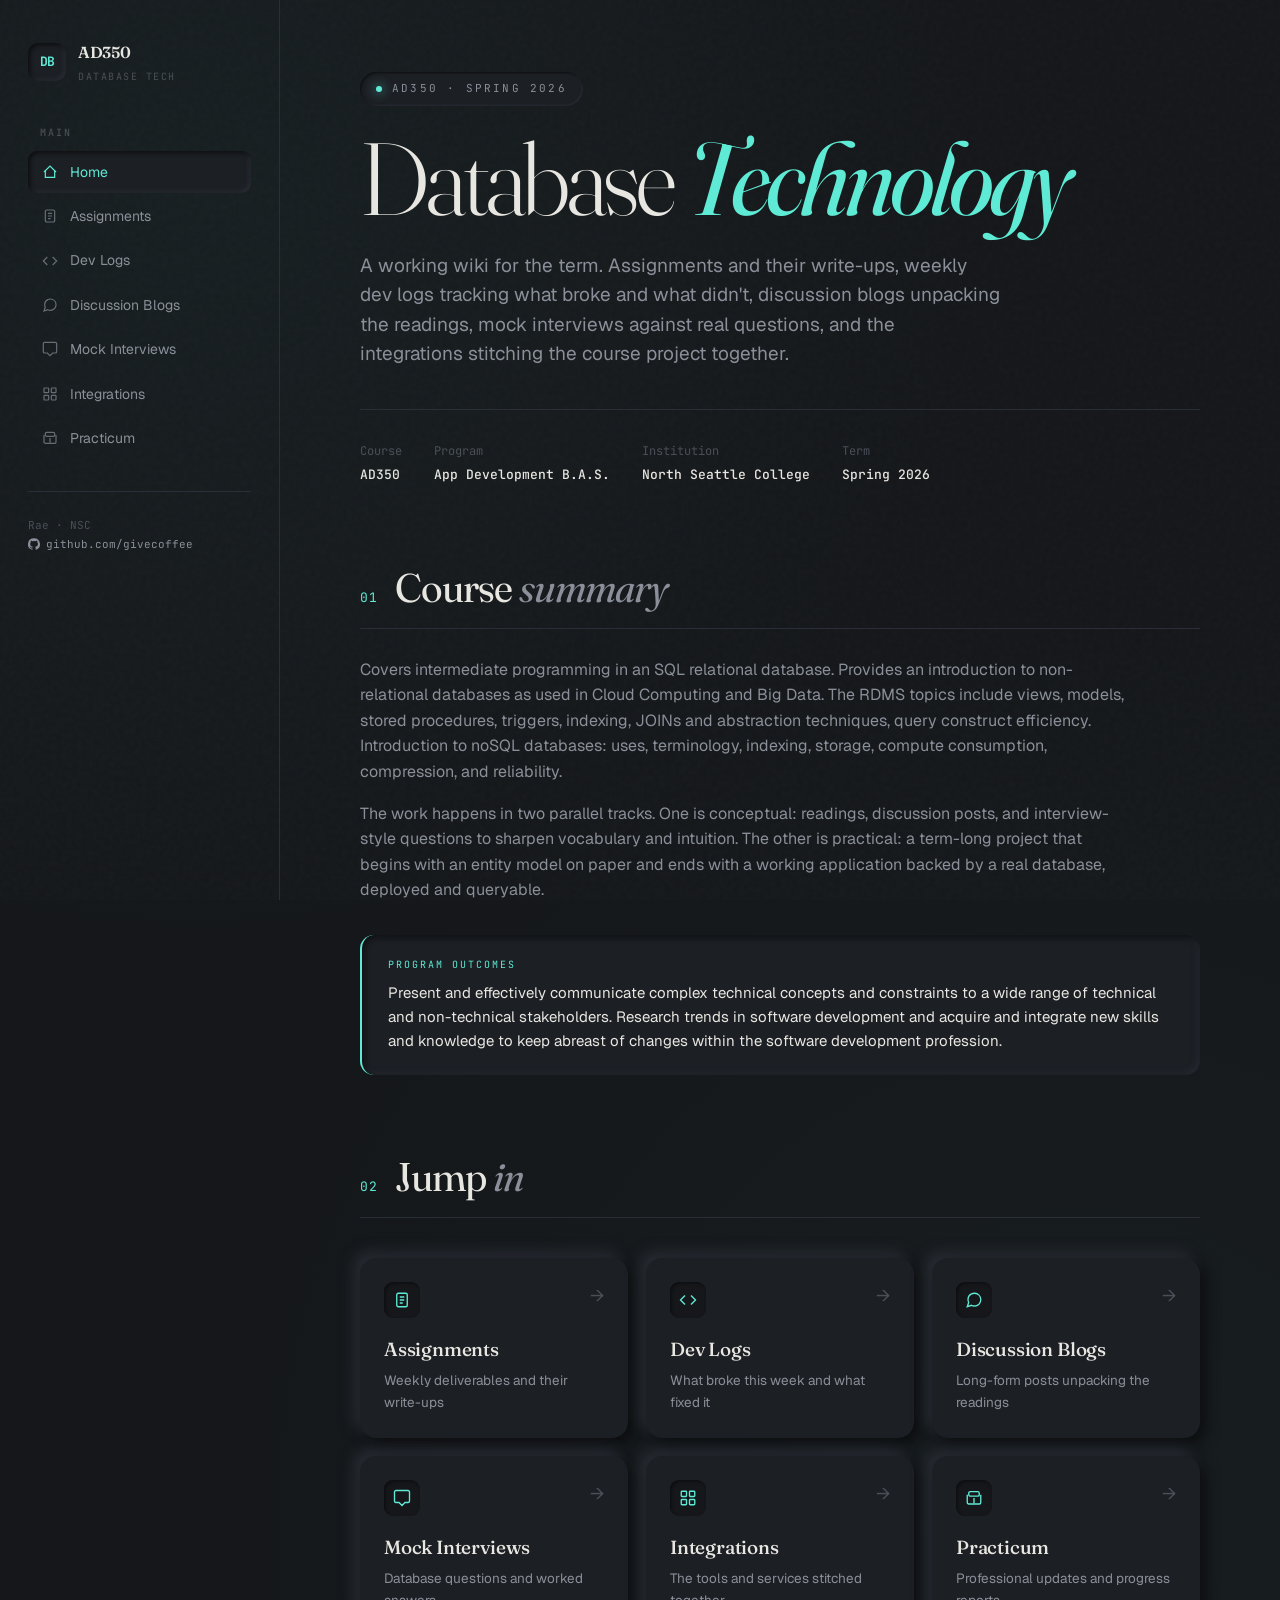
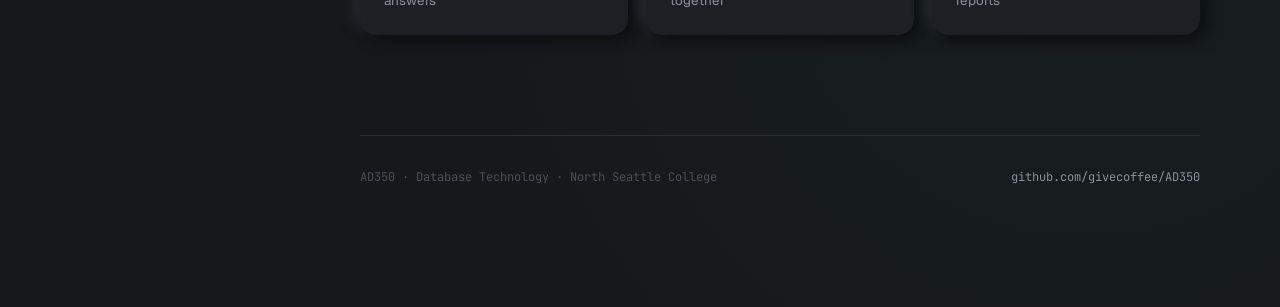
==== commit 8c5b4b21: "Add files via upload" ====
--- a/docs/index.html
+++ b/docs/index.html
@@ -79,6 +79,14 @@
                 <rect x="14" y="14" width="7" height="7" rx="1" />
               </svg>
               Integrations
+            </a></li>
+          <li><a href="practicum.html" data-page="practicum.html">
+              <svg class="icon" viewBox="0 0 24 24" fill="none" stroke="currentColor" stroke-width="1.8">
+                <path
+                  d="M21 7.5V18a2 2 0 0 1-2 2H5a2 2 0 0 1-2-2V7.5M7 3.5h10a2 2 0 0 1 2 2v2a2 2 0 0 1-2 2H7a2 2 0 0 1-2-2v-2a2 2 0 0 1 2-2z" />
+                <path d="M12 12v5M12 17v2" />
+              </svg>
+              Practicum
             </a></li>
         </ul>
       </nav>
@@ -139,8 +147,10 @@
         <div class="callout">
           <div class="callout-label">Program Outcomes</div>
           <p>
-            Present and effectively communicate complex technical concepts and constraints to a wide range of technical and
-            non-technical stakeholders. Research trends in software development and acquire and integrate new skills and knowledge
+            Present and effectively communicate complex technical concepts and constraints to a wide range of technical
+            and
+            non-technical stakeholders. Research trends in software development and acquire and integrate new skills and
+            knowledge
             to keep abreast of changes within the software development profession.
           </p>
         </div>
@@ -203,6 +213,17 @@
             </div>
             <h3>Integrations</h3>
             <p>The tools and services stitched together</p>
+          </a>
+          <a href="practicum.html" class="jump">
+            <div class="jump-icon">
+              <svg width="18" height="18" viewBox="0 0 24 24" fill="none" stroke="currentColor" stroke-width="1.8">
+                <path
+                  d="M21 7.5V18a2 2 0 0 1-2 2H5a2 2 0 0 1-2-2V7.5M7 3.5h10a2 2 0 0 1 2 2v2a2 2 0 0 1-2 2H7a2 2 0 0 1-2-2v-2a2 2 0 0 1 2-2z" />
+                <path d="M12 12v5M12 17v2" />
+              </svg>
+            </div>
+            <h3>Practicum</h3>
+            <p>Professional updates and progress reports</p>
           </a>
         </div>
       </section>
@@ -219,4 +240,4 @@
   <script src="assets/app.js"></script>
 </body>
 
-</html>
+</html>
--- a/docs/assets/style.css
+++ b/docs/assets/style.css
@@ -736,6 +736,768 @@
 .stack-item p {
   font-size: 13.5px;
   margin-bottom: 0;
+}
+
+/* ============ PRACTICUM ============ */
+.practicum-entry {
+    background: var(--surface);
+    border-radius: 16px;
+    padding: 32px;
+    margin-bottom: 32px;
+    display: grid;
+    grid-template-columns: auto 1fr;
+    gap: 32px;
+    align-items: start;
+    box-shadow:
+        6px 6px 14px var(--shadow-dark),
+        -6px -6px 14px var(--shadow-light);
+    border: 1px solid var(--rule);
+    transition: transform 0.3s ease;
+}
+
+.practicum-entry:hover {
+    transform: translateY(-2px);
+    box-shadow:
+        8px 8px 18px var(--shadow-dark),
+        -8px -8px 18px var(--shadow-light);
+}
+
+.practicum-cycle {
+    background: var(--bg);
+    color: var(--accent);
+    padding: 8px 16px;
+    border-radius: 100px;
+    font-family: var(--mono);
+    font-size: 11px;
+    font-weight: 600;
+    letter-spacing: 0.15em;
+    text-transform: uppercase;
+    box-shadow:
+        inset 1.5px 1.5px 3px var(--shadow-dark),
+        inset -1.5px -1.5px 3px var(--shadow-light);
+    white-space: nowrap;
+    align-self: start;
+    text-align: center;
+    min-width: 100px;
+}
+
+.practicum-content h3 {
+    margin-top: 0;
+    margin-bottom: 16px;
+    font-size: 24px;
+    font-family: var(--display);
+    font-weight: 500;
+    letter-spacing: -0.01em;
+    color: var(--text);
+}
+
+.practicum-meta {
+    display: flex;
+    flex-wrap: wrap;
+    gap: 10px;
+    margin-bottom: 20px;
+}
+
+.meta-chip {
+    display: inline-flex;
+    align-items: center;
+    gap: 8px;
+    padding: 6px 14px;
+    background: var(--surface-2);
+    border-radius: 100px;
+    font-size: 12px;
+    font-family: var(--mono);
+    text-decoration: none;
+    color: var(--text-dim);
+    letter-spacing: 0.08em;
+    box-shadow:
+        inset 1px 1px 2px var(--shadow-dark),
+        inset -1px -1px 2px var(--shadow-light);
+    transition: all 0.2s;
+}
+
+.meta-chip:hover {
+    background: var(--surface);
+    color: var(--text);
+    transform: translateY(-1px);
+}
+
+.meta-chip svg {
+    width: 12px;
+    height: 12px;
+    opacity: 0.8;
+}
+
+.practicum-body {
+    font-size: 15px;
+    line-height: 1.65;
+    color: var(--text-dim);
+    margin-bottom: 24px;
+}
+
+.practicum-body strong {
+    color: var(--text);
+    font-weight: 500;
+}
+
+.practicum-links {
+    display: flex;
+    flex-wrap: wrap;
+    gap: 10px;
+    margin-top: 24px;
+    padding-top: 24px;
+    border-top: 1px solid var(--rule);
+}
+
+.link-chip {
+    display: inline-flex;
+    align-items: center;
+    gap: 8px;
+    padding: 6px 16px;
+    background: var(--surface-2);
+    border-radius: 100px;
+    font-size: 12px;
+    font-family: var(--mono);
+    text-decoration: none;
+    color: var(--text-dim);
+    letter-spacing: 0.08em;
+    text-transform: uppercase;
+    box-shadow:
+        inset 1px 1px 2px var(--shadow-dark),
+        inset -1px -1px 2px var(--shadow-light);
+    transition: all 0.3s ease;
+}
+
+.link-chip:hover {
+    background: var(--accent);
+    color: var(--bg);
+    transform: translateY(-2px);
+    box-shadow:
+        0 4px 12px var(--accent-glow);
+}
+
+.link-chip svg {
+    width: 12px;
+    height: 12px;
+}
+
+.practicum-thumbnail {
+    width: 120px;
+    height: 120px;
+    object-fit: cover;
+    border-radius: 12px;
+    border: 1px solid var(--rule);
+    box-shadow:
+        4px 4px 8px var(--shadow-dark),
+        -4px -4px 8px var(--shadow-light);
+    margin-top: 12px;
+}
+
+.placeholder-text {
+    color: var(--text-faint);
+    font-style: italic;
+    padding: 48px;
+    text-align: center;
+    background: var(--surface);
+    border-radius: 12px;
+    border: 1px dashed var(--rule);
+    font-family: var(--mono);
+    font-size: 14px;
+    letter-spacing: 0.05em;
+}
+
+/* ============ PRACTICUM PAGE HEADER ============ */
+.practicum-header {
+    margin-bottom: 64px;
+    padding-bottom: 32px;
+    border-bottom: 1px solid var(--rule);
+}
+
+.practicum-header h1 {
+    font-size: clamp(44px, 6vw, 72px);
+    margin-bottom: 16px;
+}
+
+.practicum-header .hero-lede {
+    font-size: 18px;
+    color: var(--text-dim);
+    max-width: 720px;
+    line-height: 1.6;
+}
+
+/* ============ EXPANDABLE ASSIGNMENT CARDS ============ */
+.expandable-item {
+    background: var(--surface);
+    border-radius: 14px;
+    margin-bottom: 16px;
+    box-shadow: 4px 4px 10px var(--shadow-dark), -4px -4px 10px var(--shadow-light);
+    overflow: hidden;
+    transition: all 0.3s ease;
+}
+
+.item-header {
+    display: grid;
+    grid-template-columns: 60px 1fr auto;
+    gap: 24px;
+    align-items: center;
+    padding: 22px 26px;
+    cursor: pointer;
+    transition: background 0.2s;
+}
+
+.item-header:hover {
+    background: rgba(94, 234, 212, 0.03);
+}
+
+.expandable-item.expanded {
+    margin-bottom: 24px;
+    box-shadow: 6px 6px 14px var(--shadow-dark), -6px -6px 14px var(--shadow-light);
+}
+
+.expandable-item.expanded .item-header {
+    border-bottom: 1px solid var(--rule);
+}
+
+.item-details {
+    max-height: 0;
+    overflow: hidden;
+    opacity: 0;
+    transition: max-height 0.4s ease, opacity 0.3s ease;
+}
+
+.expandable-item.expanded .item-details {
+    max-height: 1000px;
+    opacity: 1;
+}
+
+.item-content {
+    padding: 32px 26px;
+    background: var(--surface-2);
+}
+
+.item-num {
+    font-family: var(--display);
+    font-style: italic;
+    font-size: 30px;
+    font-weight: 400;
+    color: var(--accent);
+    line-height: 1;
+}
+
+.item-body h3 {
+    font-size: 17px;
+    margin-bottom: 4px;
+    color: var(--text);
+}
+
+.item-meta {
+    font-family: var(--mono);
+    font-size: 11px;
+    color: var(--text-faint);
+    letter-spacing: 0.08em;
+    text-transform: uppercase;
+    margin-bottom: 8px;
+}
+
+.item-body p {
+    font-size: 13.5px;
+    margin-bottom: 0;
+    color: var(--text-dim);
+}
+
+.status {
+    font-family: var(--mono);
+    font-size: 10px;
+    padding: 5px 11px;
+    border-radius: 100px;
+    letter-spacing: 0.12em;
+    text-transform: uppercase;
+    box-shadow: inset 1px 1px 2px var(--shadow-dark);
+    white-space: nowrap;
+}
+
+.status.done { background: rgba(94, 234, 212, 0.1); color: var(--accent); }
+.status.progress { background: rgba(245, 158, 11, 0.1); color: var(--warning); }
+.status.upcoming { background: var(--bg); color: var(--text-faint); }
+
+.submission-links {
+    display: flex;
+    flex-wrap: wrap;
+    gap: 12px;
+    margin: 20px 0 28px;
+}
+
+.submission-link {
+    display: inline-flex;
+    align-items: center;
+    gap: 8px;
+    padding: 10px 16px;
+    background: var(--surface);
+    border-radius: 8px;
+    font-family: var(--mono);
+    font-size: 13px;
+    text-decoration: none;
+    color: var(--text);
+    box-shadow: inset 1px 1px 2px var(--shadow-dark), inset -1px -1px 2px var(--shadow-light);
+    transition: all 0.3s ease;
+}
+
+.submission-link:hover {
+    background: var(--accent);
+    color: var(--bg);
+    transform: translateY(-2px);
+    box-shadow: 0 4px 12px rgba(94, 234, 212, 0.2);
+}
+
+.submission-link svg {
+    width: 16px;
+    height: 16px;
+}
+
+.detail-section {
+    margin-bottom: 24px;
+}
+
+.detail-section:last-child {
+    margin-bottom: 0;
+}
+
+.detail-section h4 {
+    font-family: var(--mono);
+    font-size: 12px;
+    color: var(--accent);
+    letter-spacing: 0.15em;
+    text-transform: uppercase;
+    margin-bottom: 12px;
+    font-weight: 600;
+}
+
+.learnings {
+    list-style: none;
+    padding-left: 0;
+    margin-bottom: 24px;
+}
+
+.learnings li {
+    position: relative;
+    padding-left: 24px;
+    margin-bottom: 8px;
+    font-size: 14.5px;
+    color: var(--text-dim);
+    line-height: 1.5;
+}
+
+.learnings li:before {
+    content: '→';
+    position: absolute;
+    left: 0;
+    color: var(--accent);
+    font-family: var(--mono);
+    font-weight: bold;
+}
+
+.expand-controls {
+    display: flex;
+    gap: 12px;
+    margin-top: 24px;
+}
+
+.expand-all, .collapse-all {
+    padding: 8px 16px;
+    background: var(--surface);
+    border: 1px solid var(--rule);
+    border-radius: 8px;
+    font-family: var(--mono);
+    font-size: 11px;
+    color: var(--text-dim);
+    cursor: pointer;
+    transition: all 0.2s;
+    letter-spacing: 0.1em;
+    text-transform: uppercase;
+}
+
+.expand-all:hover, .collapse-all:hover {
+    background: var(--surface-2);
+    color: var(--text);
+    transform: translateY(-1px);
+}
+
+.arrow {
+    display: inline-block;
+    margin-left: 8px;
+    transition: transform 0.3s ease;
+    color: var(--text-faint);
+}
+
+.expandable-item.expanded .arrow {
+    transform: rotate(180deg);
+    color: var(--accent);
+}
+
+.deadline-note {
+    background: rgba(245, 158, 11, 0.1);
+    border-left: 3px solid var(--warning);
+    padding: 12px 16px;
+    border-radius: 6px;
+    margin: 16px 0;
+    font-size: 14px;
+    color: var(--text);
+}
+
+.deadline-note strong {
+    color: var(--warning);
+}
+
+/* Mobile styles for expandable assignments */
+@media (max-width: 900px) {
+    .expandable-item {
+        margin-bottom: 12px;
+    }
+    
+    .item-header {
+        grid-template-columns: 40px 1fr auto;
+        gap: 16px;
+        padding: 18px 20px;
+    }
+    
+    .item-num {
+        font-size: 24px;
+    }
+    
+    .item-body h3 {
+        font-size: 15px;
+    }
+    
+    .item-body p {
+        font-size: 12.5px;
+    }
+    
+    .item-content {
+        padding: 24px 20px;
+    }
+    
+    .submission-links {
+        flex-direction: column;
+    }
+    
+    .submission-link {
+        width: 100%;
+        justify-content: center;
+    }
+    
+    .expand-controls {
+        flex-direction: column;
+    }
+}
+
+/* ============ BLOG CARDS WITH IMAGES ============ */
+.blog-grid {
+    display: grid;
+    grid-template-columns: repeat(auto-fill, minmax(350px, 1fr));
+    gap: 30px;
+    margin-top: 40px;
+}
+
+.blog-card {
+    background: var(--surface);
+    border-radius: 16px;
+    overflow: hidden;
+    box-shadow: 6px 6px 14px var(--shadow-dark), -6px -6px 14px var(--shadow-light);
+    transition: transform 0.3s ease, box-shadow 0.3s ease;
+    display: flex;
+    flex-direction: column;
+    height: 100%;
+}
+
+.blog-card:hover {
+    transform: translateY(-5px);
+    box-shadow: 10px 10px 20px var(--shadow-dark), -10px -10px 20px var(--shadow-light);
+}
+
+.blog-image-container {
+    height: 200px;
+    overflow: hidden;
+    position: relative;
+    flex-shrink: 0;
+}
+
+.blog-image-container img {
+    width: 100%;
+    height: 100%;
+    object-fit: cover;
+    transition: transform 0.5s ease;
+}
+
+.blog-card:hover .blog-image-container img {
+    transform: scale(1.05);
+}
+
+.blog-content {
+    padding: 28px;
+    flex: 1;
+    display: flex;
+    flex-direction: column;
+}
+
+.blog-content .meta {
+    font-family: var(--mono);
+    font-size: 11px;
+    color: var(--text-faint);
+    letter-spacing: 0.1em;
+    text-transform: uppercase;
+    margin-bottom: 12px;
+}
+
+.blog-content h3 {
+    font-size: 22px;
+    line-height: 1.2;
+    margin-bottom: 16px;
+    font-family: var(--display);
+    font-weight: 500;
+    color: var(--text);
+}
+
+.blog-content p {
+    font-size: 15px;
+    line-height: 1.6;
+    color: var(--text-dim);
+    margin-bottom: 16px;
+}
+
+.blog-content p:last-of-type {
+    margin-bottom: 20px;
+}
+
+.blog-content .read {
+    font-family: var(--mono);
+    font-size: 12px;
+    color: var(--accent);
+    text-decoration: none;
+    letter-spacing: 0.1em;
+    text-transform: uppercase;
+    align-self: flex-start;
+    transition: all 0.3s ease;
+    display: inline-flex;
+    align-items: center;
+    gap: 6px;
+    font-weight: 500;
+    margin-top: auto;
+    padding: 8px 0;
+}
+
+.blog-content .read:hover {
+    gap: 10px;
+    color: var(--accent-deep);
+}
+
+/* Image overlay effect */
+.blog-image-container::after {
+    content: '';
+    position: absolute;
+    top: 0;
+    left: 0;
+    right: 0;
+    bottom: 0;
+    background: linear-gradient(to bottom, transparent 0%, rgba(0, 0, 0, 0.1) 100%);
+    opacity: 0.5;
+    transition: opacity 0.3s ease;
+}
+
+.blog-card:hover .blog-image-container::after {
+    opacity: 0.3;
+}
+
+/* ============ BLOG POST STYLES ============ */
+.blog-post-content {
+  font-size: 17px;
+  line-height: 1.7;
+  color: var(--text);
+  max-width: 800px;
+}
+
+.blog-post-content h2 {
+  font-family: var(--display);
+  font-size: 32px;
+  font-weight: 500;
+  margin: 48px 0 20px;
+  color: var(--text);
+}
+
+.blog-post-content h3 {
+  font-family: var(--display);
+  font-size: 24px;
+  font-weight: 500;
+  margin: 36px 0 16px;
+  color: var(--text);
+}
+
+.blog-post-content p {
+  margin-bottom: 24px;
+  color: var(--text-dim);
+  font-size: 17px;
+  line-height: 1.7;
+}
+
+.blog-post-content strong {
+  color: var(--text);
+  font-weight: 500;
+}
+
+.blog-post-content ul,
+.blog-post-content ol {
+  margin: 24px 0;
+  padding-left: 24px;
+  color: var(--text-dim);
+}
+
+.blog-post-content li {
+  margin-bottom: 12px;
+  line-height: 1.6;
+}
+
+.blog-post-content code {
+  font-family: var(--mono);
+  font-size: 15px;
+  background: var(--surface);
+  padding: 2px 6px;
+  border-radius: 4px;
+  color: var(--accent);
+}
+
+.blog-post-content pre {
+  background: var(--surface);
+  padding: 20px;
+  border-radius: 12px;
+  overflow-x: auto;
+  margin: 24px 0;
+  border: 1px solid var(--rule);
+  box-shadow: inset 2px 2px 4px var(--shadow-dark);
+}
+
+.blog-post-content pre code {
+  background: transparent;
+  padding: 0;
+  color: var(--text);
+  font-size: 14px;
+}
+
+.blog-post-meta {
+  font-family: var(--mono);
+  font-size: 14px;
+  color: var(--text-dim);
+  margin-bottom: 20px;
+  display: flex;
+  gap: 12px;
+  align-items: center;
+}
+
+.blog-post-meta .date {
+  color: var(--text);
+}
+
+.blog-post-meta .reading-time {
+  color: var(--text-faint);
+}
+
+.blog-post-footer {
+  margin-top: 80px;
+}
+
+/* Mobile adjustments for blog posts */
+@media (max-width: 900px) {
+  .blog-post-content {
+    font-size: 16px;
+    line-height: 1.65;
+  }
+  
+  .blog-post-content h2 {
+    font-size: 26px;
+    margin: 36px 0 16px;
+  }
+  
+  .blog-post-content h3 {
+    font-size: 20px;
+    margin: 28px 0 14px;
+  }
+  
+  .blog-post-content pre {
+    padding: 16px;
+    font-size: 13px;
+  }
+}
+
+/* Mobile styles for blog grid */
+@media (max-width: 900px) {
+    .blog-grid {
+        grid-template-columns: 1fr;
+        gap: 24px;
+    }
+    
+    .blog-image-container {
+        height: 180px;
+    }
+    
+    .blog-content {
+        padding: 24px;
+    }
+    
+    .blog-content h3 {
+        font-size: 20px;
+    }
+    
+    .blog-content p {
+        font-size: 14.5px;
+    }
+}
+
+/* Tablet styles */
+@media (min-width: 901px) and (max-width: 1200px) {
+    .blog-grid {
+        grid-template-columns: repeat(auto-fill, minmax(320px, 1fr));
+        gap: 24px;
+    }
+}
+
+/* Mobile styles */
+@media (max-width: 900px) {
+    .expandable-item {
+        margin-bottom: 12px;
+    }
+    
+    .item-header {
+        grid-template-columns: 40px 1fr auto;
+        gap: 16px;
+        padding: 18px 20px;
+    }
+    
+    .item-num {
+        font-size: 24px;
+    }
+    
+    .item-body h3 {
+        font-size: 15px;
+    }
+    
+    .item-body p {
+        font-size: 12.5px;
+    }
+    
+    .item-content {
+        padding: 24px 20px;
+    }
+    
+    .submission-links {
+        flex-direction: column;
+    }
+    
+    .submission-link {
+        width: 100%;
+        justify-content: center;
+    }
+    
+    .expand-controls {
+        flex-direction: column;
+    }
 }
 
 /* ============ CALLOUT ============ */
@@ -828,4 +1590,29 @@
   .log-entry { grid-template-columns: 1fr; gap: 8px; }
   .item { grid-template-columns: 40px 1fr; }
   .item .status { grid-column: 2; justify-self: start; }
-}
+
+  .practicum-entry {
+        grid-template-columns: 1fr;
+        gap: 20px;
+        padding: 24px;
+    }
+    
+    .practicum-cycle {
+        justify-self: start;
+    }
+    
+    .practicum-thumbnail {
+        width: 100%;
+        height: 200px;
+        margin-top: 0;
+    }
+    
+    .practicum-meta {
+        flex-direction: column;
+        align-items: flex-start;
+    }
+    
+    .practicum-links {
+        justify-content: center;
+    }
+}
